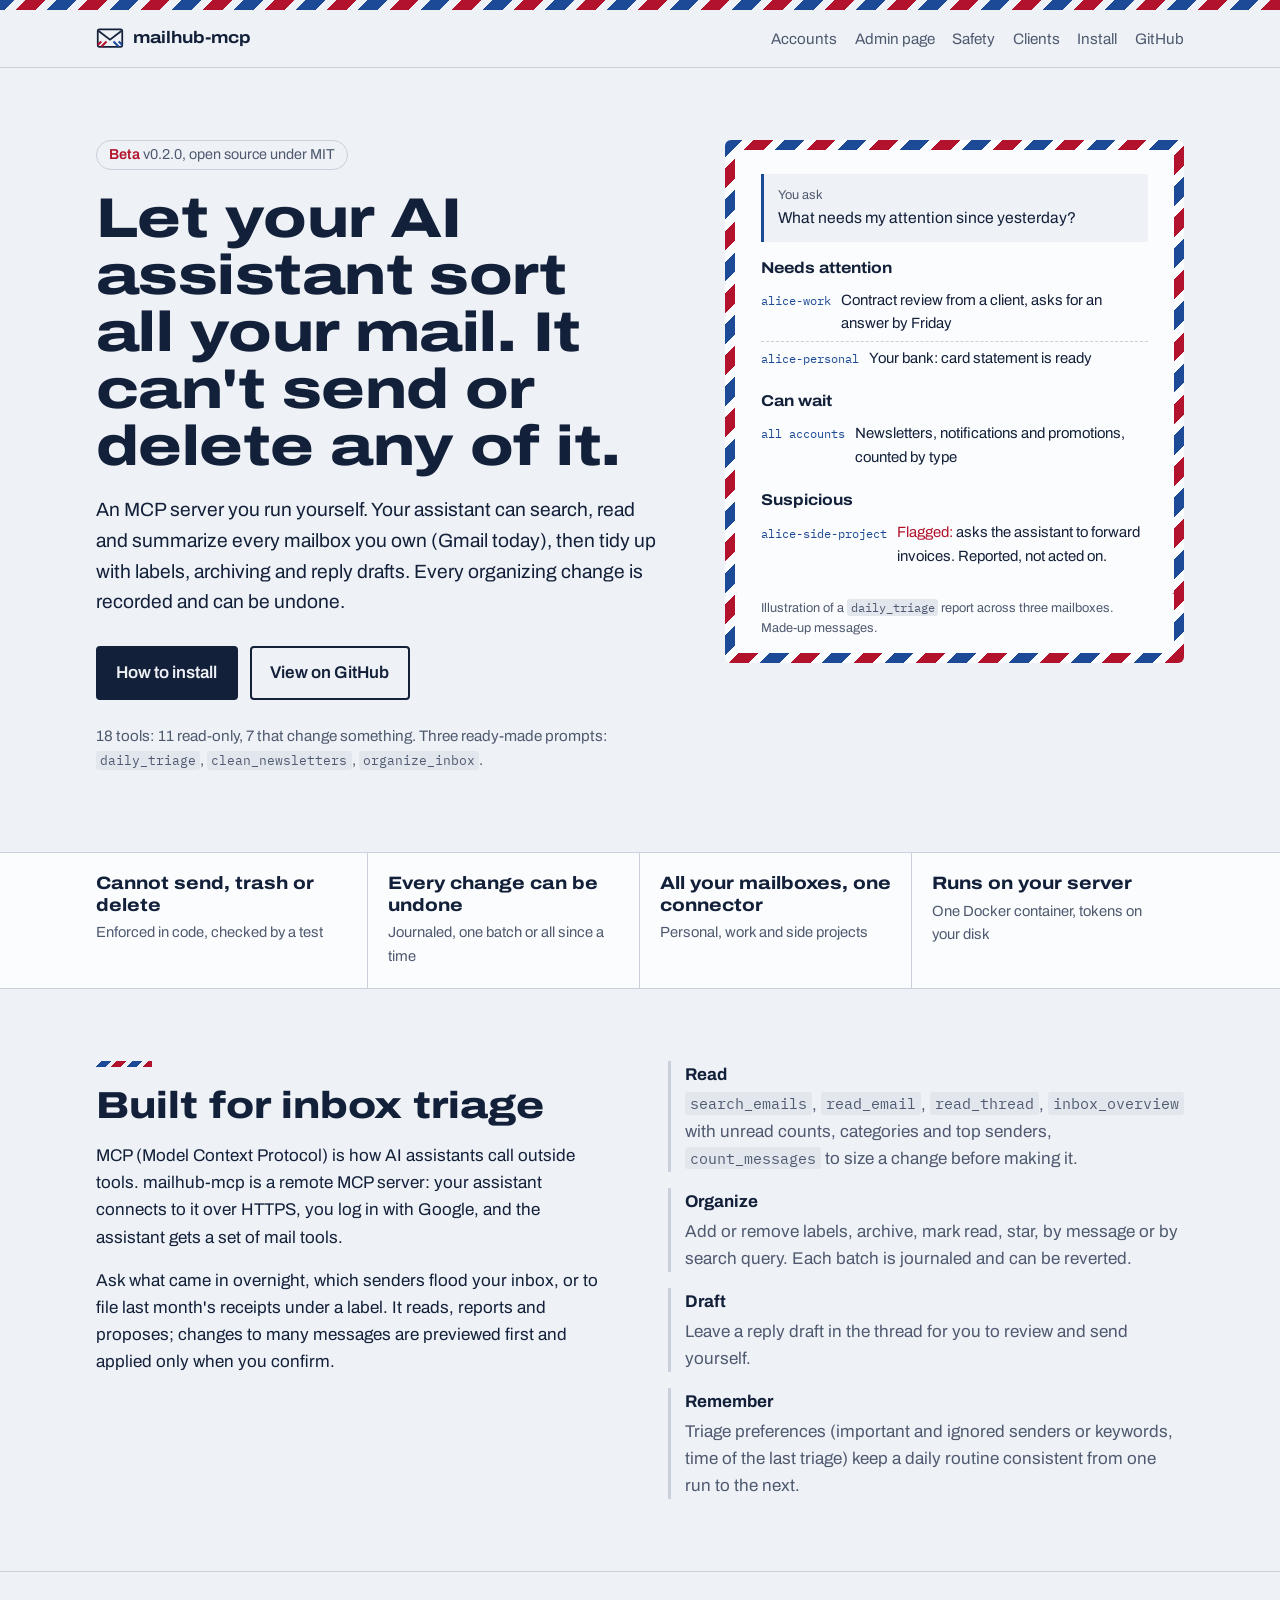
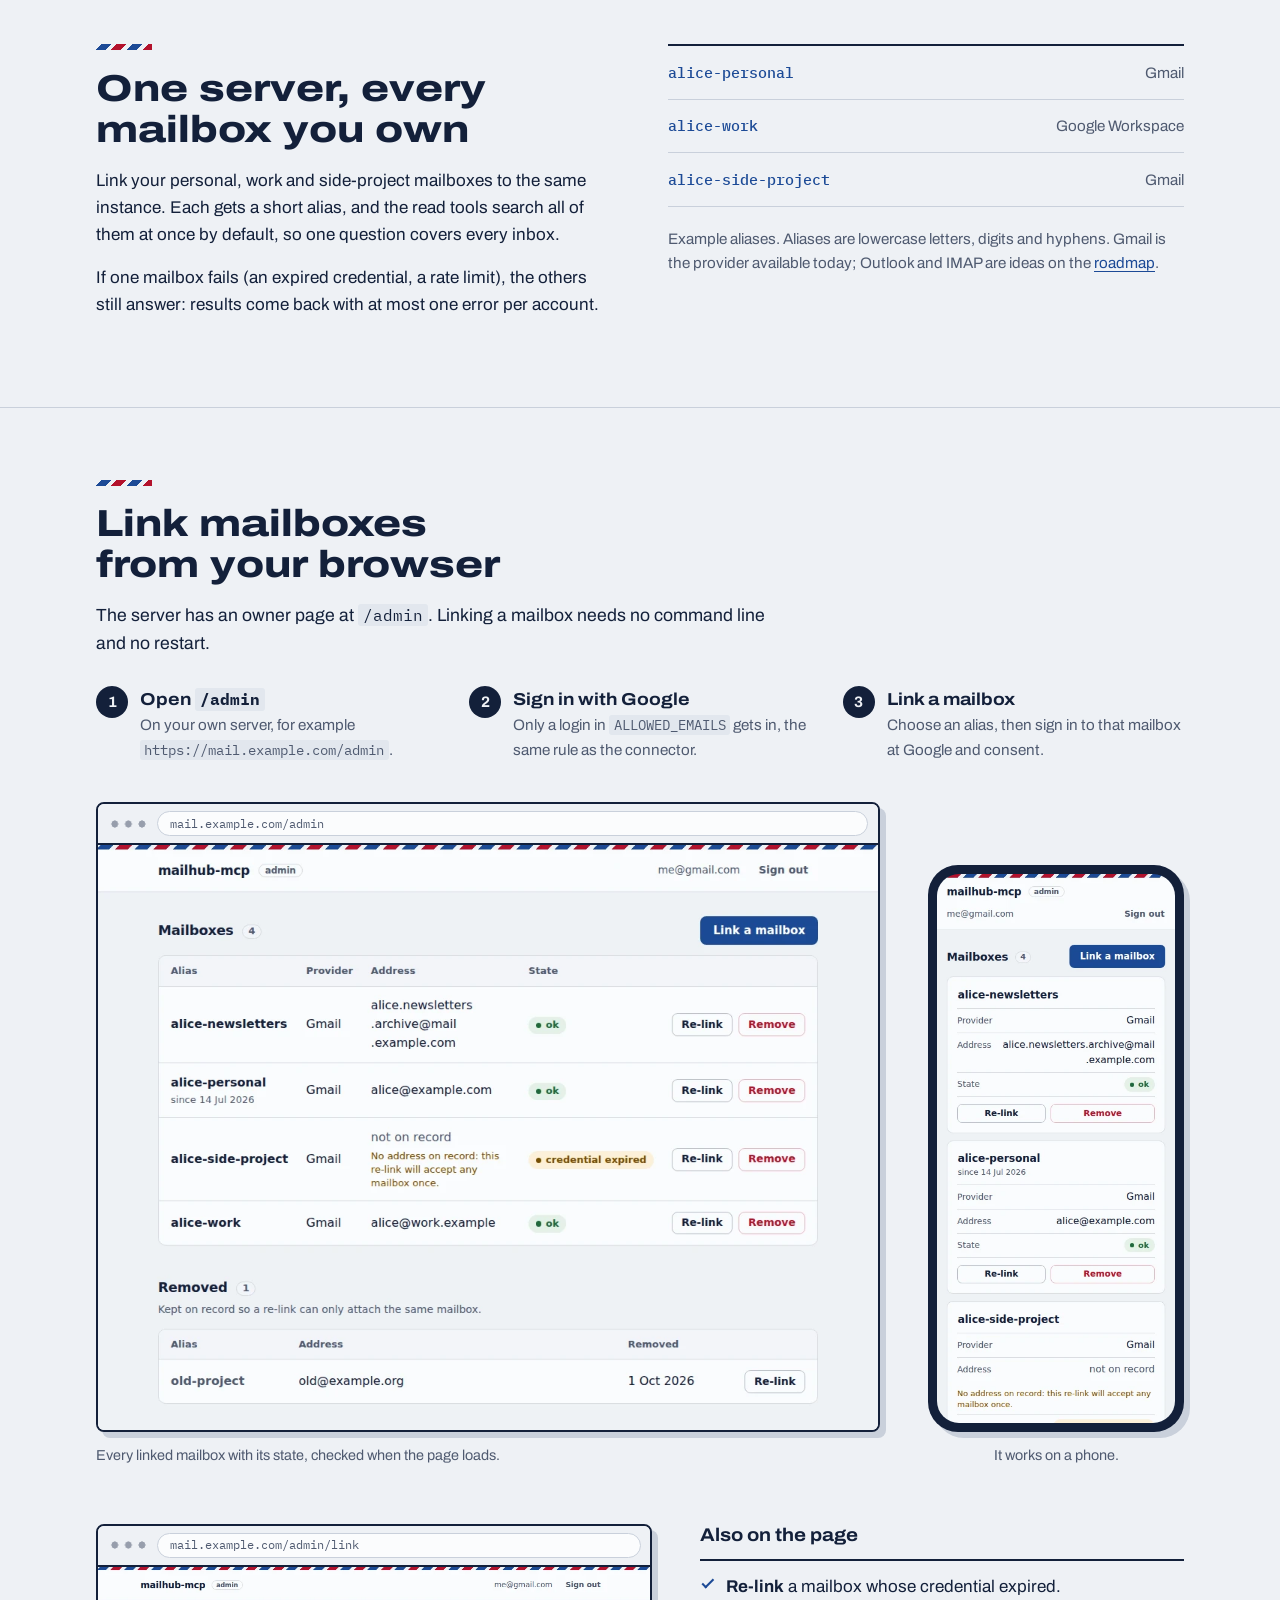
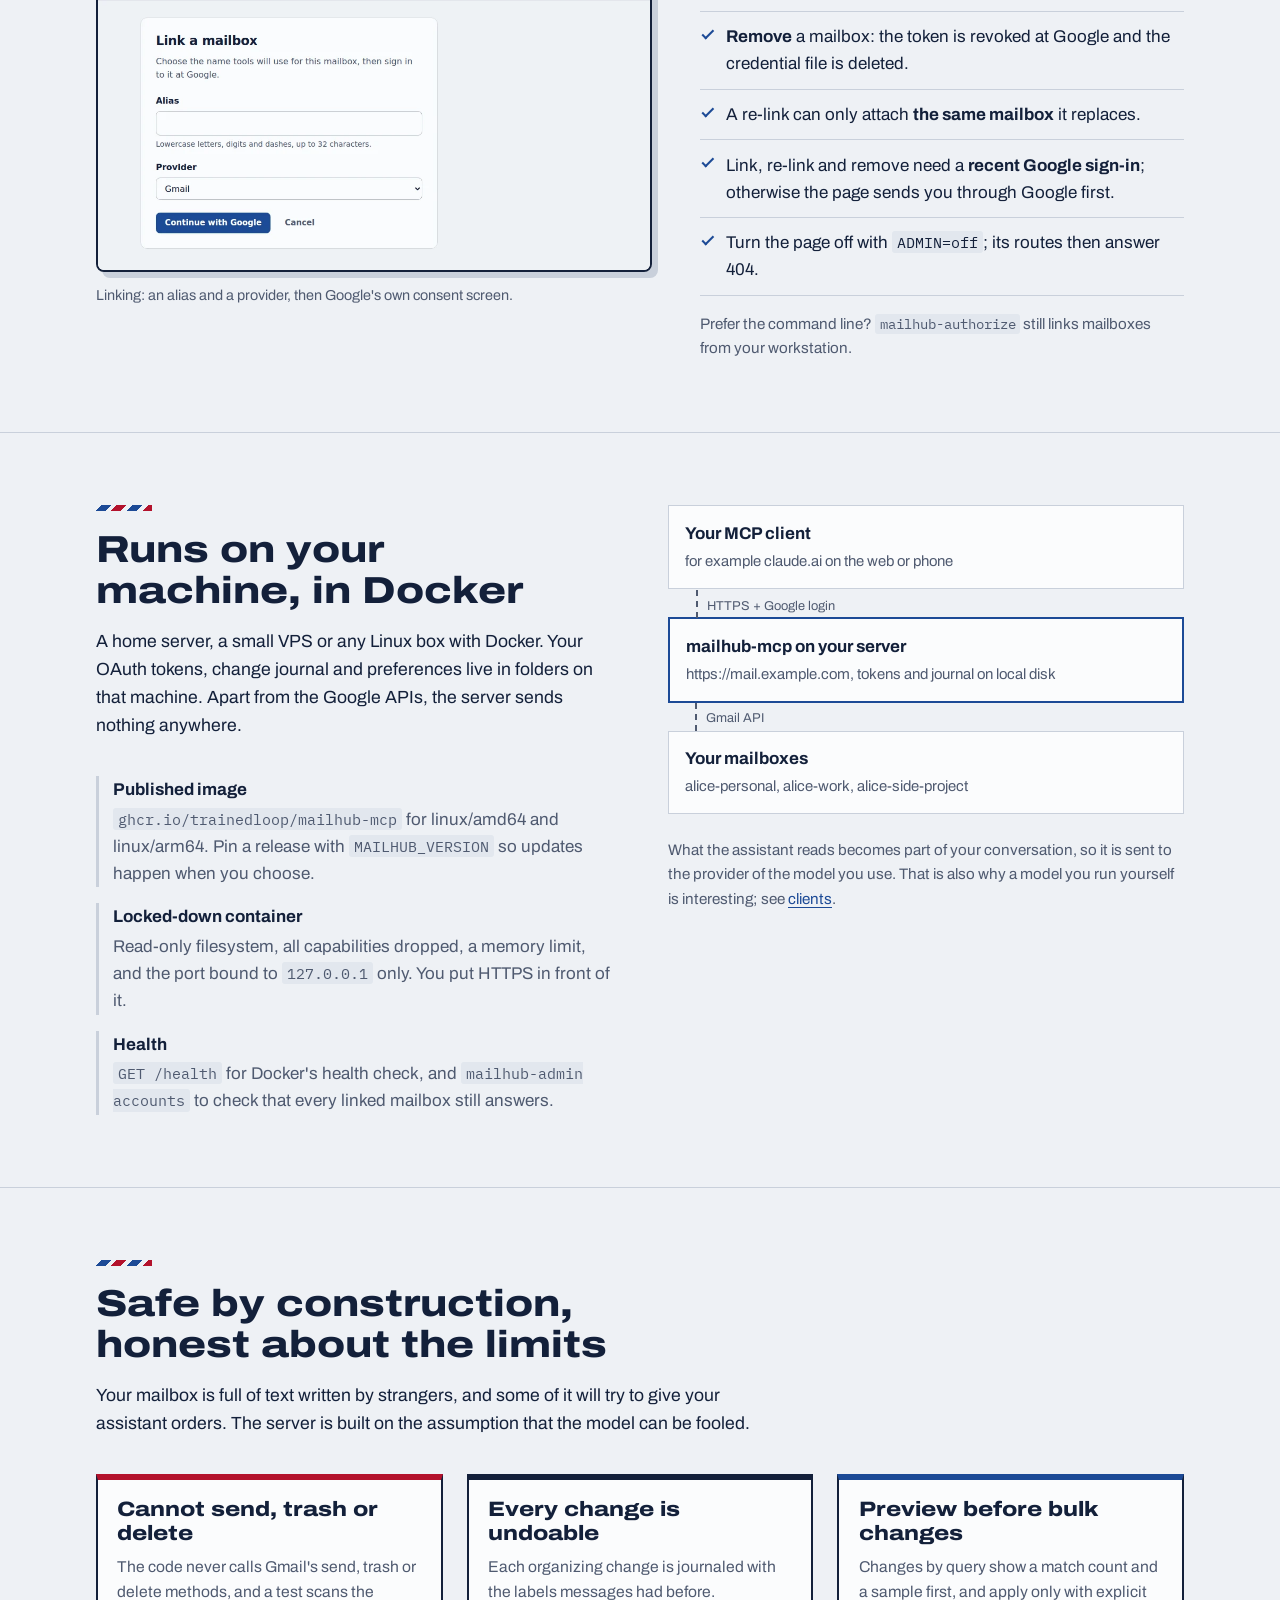
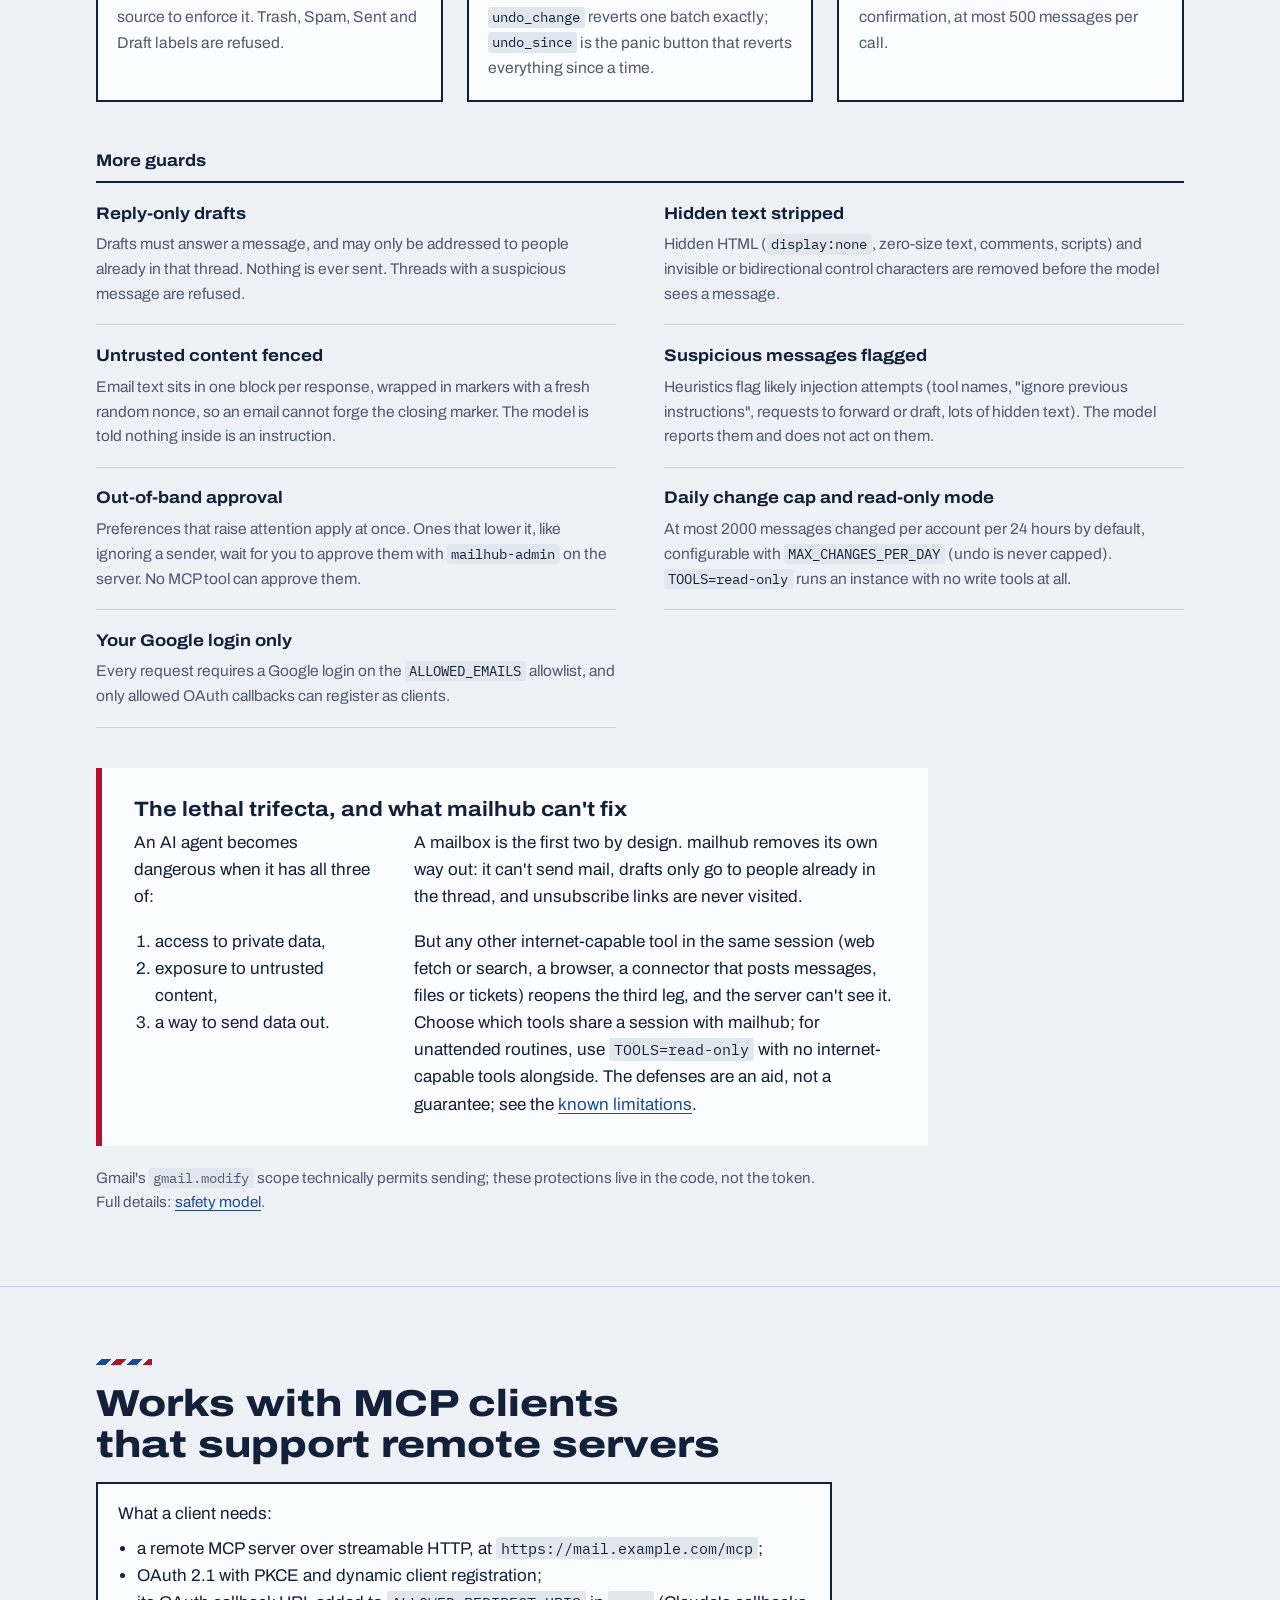
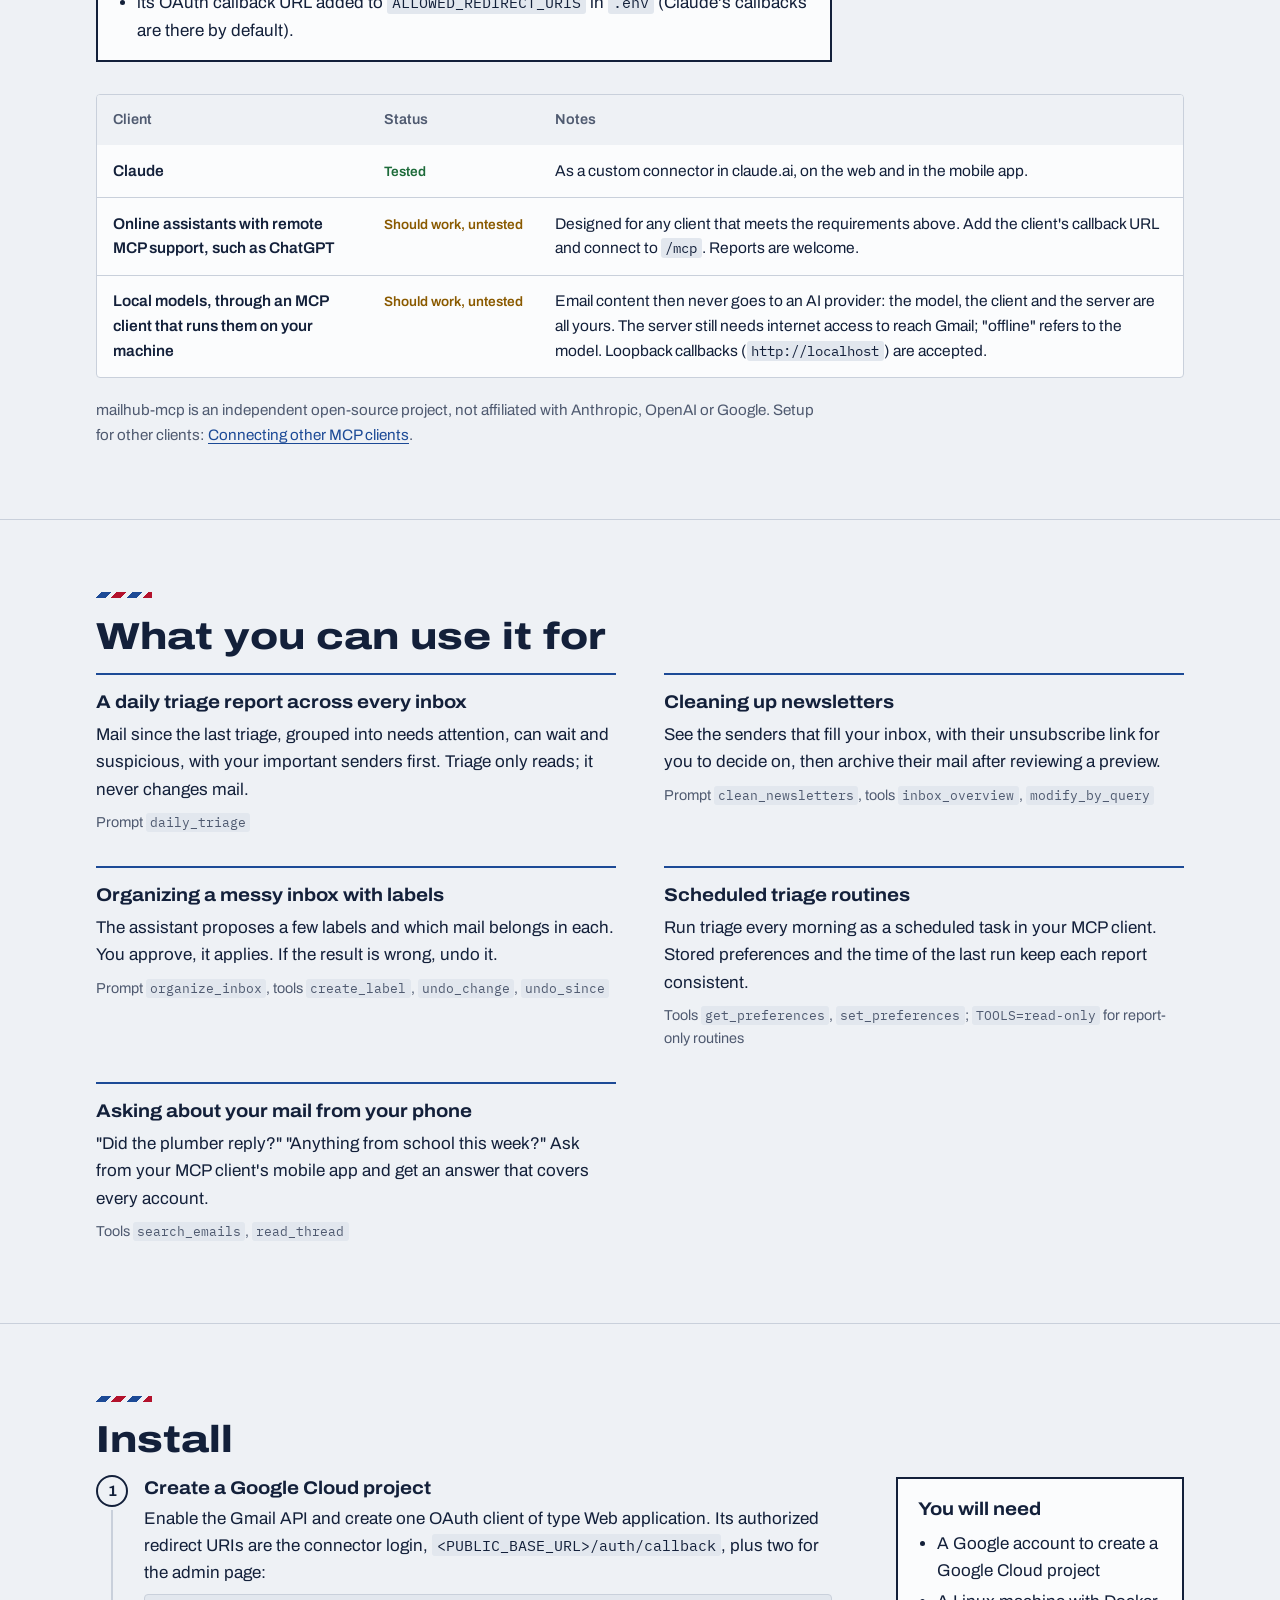
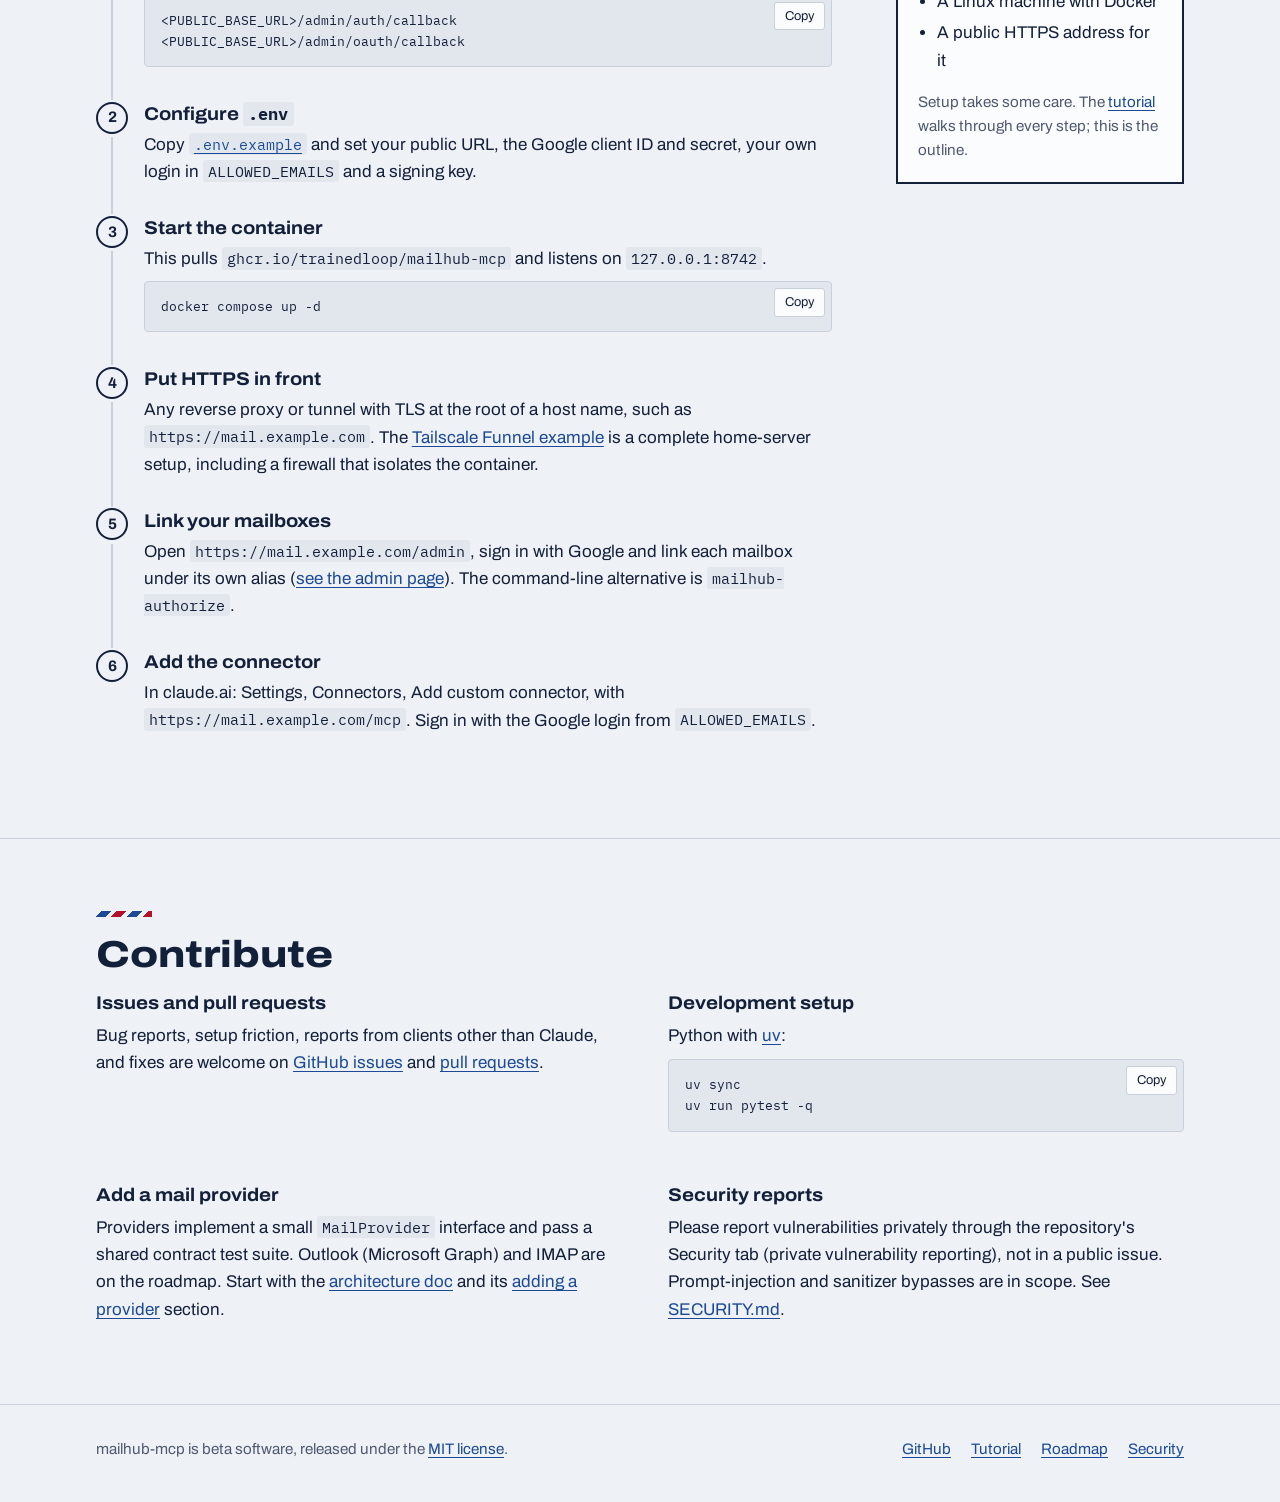
==== site/index.html @ 23512aff "Rework the site layout and add the admin page Add a section on linking mailboxes from /admin with br" ====
<!doctype html>
<html lang="en">
<head>
<meta charset="utf-8">
<meta name="viewport" content="width=device-width, initial-scale=1">
<title>mailhub-mcp: let an AI assistant triage all your mailboxes, safely</title>
<meta name="description" content="mailhub-mcp is a self-hosted, open-source MCP server that gives an AI assistant reversible, journaled access to all of one person's mailboxes (Gmail today) for triage and organizing. It cannot send, trash or delete mail.">
<meta name="theme-color" content="#eef1f5" media="(prefers-color-scheme: light)">
<meta name="theme-color" content="#0f1729" media="(prefers-color-scheme: dark)">
<link rel="icon" href="favicon.svg" type="image/svg+xml">
<link rel="canonical" href="https://trainedloop.github.io/mailhub-mcp/">

<meta property="og:type" content="website">
<meta property="og:site_name" content="mailhub-mcp">
<meta property="og:title" content="mailhub-mcp: let an AI assistant triage all your mailboxes, safely">
<meta property="og:description" content="A self-hosted MCP server for triaging and organizing all your mailboxes. Every change is journaled and undoable; it cannot send, trash or delete mail. Open source, MIT, beta.">
<meta property="og:url" content="https://trainedloop.github.io/mailhub-mcp/">
<meta property="og:image" content="https://trainedloop.github.io/mailhub-mcp/og.png">
<meta property="og:image:width" content="1200">
<meta property="og:image:height" content="630">
<meta property="og:image:alt" content="mailhub-mcp: one MCP server for all your mailboxes. Cannot send, trash or delete.">
<meta name="twitter:card" content="summary_large_image">

<link rel="preconnect" href="https://fonts.googleapis.com">
<link rel="preconnect" href="https://fonts.gstatic.com" crossorigin>
<link href="https://fonts.googleapis.com/css2?family=Archivo:wdth,wght@62..125,400..800&family=IBM+Plex+Mono:wght@400;500&display=swap" rel="stylesheet">
<link rel="stylesheet" href="styles.css">
</head>
<body>
<a class="skip" href="#main">Skip to content</a>
<div class="airmail" aria-hidden="true"></div>

<header class="site-head">
  <div class="wrap">
    <a class="brand" href="./" aria-label="mailhub-mcp home">
      <svg viewBox="0 0 32 32" aria-hidden="true" focusable="false">
        <rect x="2" y="6" width="28" height="20" rx="2" fill="none" stroke="currentColor" stroke-width="2"/>
        <path d="M3 8l13 10L29 8" fill="none" stroke="currentColor" stroke-width="2"/>
        <path d="M2 24l4-4M6 26l6-6" stroke="#b3122c" stroke-width="2.4"/>
        <path d="M30 24l-4-4M26 26l-6-6" stroke="#1c4a96" stroke-width="2.4"/>
      </svg>
      mailhub-mcp
    </a>
    <nav aria-label="Sections">
      <ul>
        <li><a href="#accounts">Accounts</a></li>
        <li><a href="#admin">Admin page</a></li>
        <li><a href="#safety">Safety</a></li>
        <li><a href="#clients">Clients</a></li>
        <li><a href="#install">Install</a></li>
        <li><a href="https://github.com/TrainedLoop/mailhub-mcp">GitHub</a></li>
      </ul>
    </nav>
  </div>
</header>

<main id="main">
  <div class="hero">
    <div class="wrap">
      <div>
        <p class="status"><strong>Beta</strong> v0.2.0, open source under MIT</p>
        <h1>Let your AI assistant sort all your mail. It can't send or delete any of it.</h1>
        <p class="lede">An MCP server you run yourself. Your assistant can search, read and summarize every mailbox you own (Gmail today), then tidy up with labels, archiving and reply drafts. Every organizing change is recorded and can be undone.</p>
        <div class="actions">
          <a class="btn btn-primary" href="#install">How to install</a>
          <a class="btn btn-ghost" href="https://github.com/TrainedLoop/mailhub-mcp">View on GitHub</a>
        </div>
        <p class="hero-pull">18 tools: 11 read-only, 7 that change something. Three ready-made prompts: <code>daily_triage</code>, <code>clean_newsletters</code>, <code>organize_inbox</code>.</p>
      </div>

      <figure class="envelope">
        <div class="envelope-inner">
          <p class="ask"><span>You ask</span>What needs my attention since yesterday?</p>
          <div class="report">
            <h3>Needs attention</h3>
            <ul>
              <li><span class="alias">alice-work</span><p>Contract review from a client, asks for an answer by Friday</p></li>
              <li><span class="alias">alice-personal</span><p>Your bank: card statement is ready</p></li>
            </ul>
            <h3>Can wait</h3>
            <ul>
              <li><span class="alias">all accounts</span><p>Newsletters, notifications and promotions, counted by type</p></li>
            </ul>
            <h3>Suspicious</h3>
            <ul>
              <li><span class="alias">alice-side-project</span><p><span class="flag">Flagged:</span> asks the assistant to forward invoices. Reported, not acted on.</p></li>
            </ul>
          </div>
        </div>
        <figcaption>Illustration of a <code>daily_triage</code> report across three mailboxes. Made-up messages.</figcaption>
      </figure>
    </div>
  </div>

  <div class="glance">
    <ul class="wrap" aria-label="In short">
      <li><a href="#safety"><strong>Cannot send, trash or delete</strong><span>Enforced in code, checked by a test</span></a></li>
      <li><a href="#safety"><strong>Every change can be undone</strong><span>Journaled, one batch or all since a time</span></a></li>
      <li><a href="#accounts"><strong>All your mailboxes, one connector</strong><span>Personal, work and side projects</span></a></li>
      <li><a href="#self-hosted"><strong>Runs on your server</strong><span>One Docker container, tokens on your disk</span></a></li>
    </ul>
  </div>

  <section id="what" aria-labelledby="what-h">
    <div class="wrap split">
      <div>
        <h2 id="what-h">Built for inbox triage</h2>
        <div class="prose">
          <p>MCP (Model Context Protocol) is how AI assistants call outside tools. mailhub-mcp is a remote MCP server: your assistant connects to it over HTTPS, you log in with Google, and the assistant gets a set of mail tools.</p>
          <p>Ask what came in overnight, which senders flood your inbox, or to file last month's receipts under a label. It reads, reports and proposes; changes to many messages are previewed first and applied only when you confirm.</p>
        </div>
      </div>
      <dl class="facts">
        <div><dt>Read</dt><dd><code>search_emails</code>, <code>read_email</code>, <code>read_thread</code>, <code>inbox_overview</code> with unread counts, categories and top senders, <code>count_messages</code> to size a change before making it.</dd></div>
        <div><dt>Organize</dt><dd>Add or remove labels, archive, mark read, star, by message or by search query. Each batch is journaled and can be reverted.</dd></div>
        <div><dt>Draft</dt><dd>Leave a reply draft in the thread for you to review and send yourself.</dd></div>
        <div><dt>Remember</dt><dd>Triage preferences (important and ignored senders or keywords, time of the last triage) keep a daily routine consistent from one run to the next.</dd></div>
      </dl>
    </div>
  </section>

  <section id="accounts" aria-labelledby="accounts-h">
    <div class="wrap split">
      <div>
        <h2 id="accounts-h">One server, every mailbox you own</h2>
        <div class="prose">
          <p>Link your personal, work and side-project mailboxes to the same instance. Each gets a short alias, and the read tools search all of them at once by default, so one question covers every inbox.</p>
          <p>If one mailbox fails (an expired credential, a rate limit), the others still answer: results come back with at most one error per account.</p>
        </div>
      </div>
      <div>
        <ul class="boxes" aria-label="Example linked mailboxes">
          <li><code>alice-personal</code><span>Gmail</span></li>
          <li><code>alice-work</code><span>Google Workspace</span></li>
          <li><code>alice-side-project</code><span>Gmail</span></li>
        </ul>
        <p class="note">Example aliases. Aliases are lowercase letters, digits and hyphens. Gmail is the provider available today; Outlook and IMAP are ideas on the <a href="https://github.com/TrainedLoop/mailhub-mcp/blob/main/ROADMAP.md">roadmap</a>.</p>
      </div>
    </div>
  </section>

  <section id="admin" class="admin" aria-labelledby="admin-h">
    <div class="wrap">
      <div class="admin-head">
        <h2 id="admin-h">Link mailboxes from your browser</h2>
        <p class="intro">The server has an owner page at <code>/admin</code>. Linking a mailbox needs no command line and no restart.</p>
      </div>

      <ol class="trio">
        <li><strong>Open <code>/admin</code></strong><span>On your own server, for example <code>https://mail.example.com/admin</code>.</span></li>
        <li><strong>Sign in with Google</strong><span>Only a login in <code>ALLOWED_EMAILS</code> gets in, the same rule as the connector.</span></li>
        <li><strong>Link a mailbox</strong><span>Choose an alias, then sign in to that mailbox at Google and consent.</span></li>
      </ol>

      <div class="shots">
        <figure class="shot shot-main">
          <div class="browser">
            <div class="browser-bar" aria-hidden="true"><span class="url">mail.example.com/admin</span></div>
            <picture>
              <source srcset="img/admin-status-dark.webp" media="(prefers-color-scheme: dark)">
              <img src="img/admin-status-light.webp" width="1040" height="780" loading="lazy" decoding="async"
                   alt="The admin page listing four linked mailboxes with alias, provider, address and state. Three are ok and alice-side-project shows credential expired. Each row has Re-link and Remove buttons, and a Removed table below lists old-project with a Re-link button.">
            </picture>
          </div>
          <figcaption>Every linked mailbox with its state, checked when the page loads.</figcaption>
        </figure>

        <figure class="shot shot-phone">
          <div class="phone">
            <picture>
              <source srcset="img/admin-status-phone-dark.webp" media="(prefers-color-scheme: dark)">
              <img src="img/admin-status-phone-light.webp" width="390" height="900" loading="lazy" decoding="async"
                   alt="The same admin page on a phone: each mailbox is a card with provider, address, state and full-width Re-link and Remove buttons.">
            </picture>
          </div>
          <figcaption>It works on a phone.</figcaption>
        </figure>
      </div>

      <div class="admin-more">
        <figure class="shot">
          <div class="browser">
            <div class="browser-bar" aria-hidden="true"><span class="url">mail.example.com/admin/link</span></div>
            <picture>
              <source srcset="img/admin-link-dark.webp" media="(prefers-color-scheme: dark)">
              <img src="img/admin-link-light.webp" width="1040" height="570" loading="lazy" decoding="async"
                   alt="The Link a mailbox form with an Alias field (lowercase letters, digits and dashes, up to 32 characters), a Provider menu set to Gmail, and a Continue with Google button.">
            </picture>
          </div>
          <figcaption>Linking: an alias and a provider, then Google's own consent screen.</figcaption>
        </figure>

        <div>
          <h3>Also on the page</h3>
          <ul class="checks">
            <li><strong>Re-link</strong> a mailbox whose credential expired.</li>
            <li><strong>Remove</strong> a mailbox: the token is revoked at Google and the credential file is deleted.</li>
            <li>A re-link can only attach <strong>the same mailbox</strong> it replaces.</li>
            <li>Link, re-link and remove need a <strong>recent Google sign-in</strong>; otherwise the page sends you through Google first.</li>
            <li>Turn the page off with <code>ADMIN=off</code>; its routes then answer 404.</li>
          </ul>
          <p class="note">Prefer the command line? <code>mailhub-authorize</code> still links mailboxes from your workstation.</p>
        </div>
      </div>
    </div>
  </section>

  <section id="self-hosted" aria-labelledby="self-h">
    <div class="wrap split">
      <div>
        <h2 id="self-h">Runs on your machine, in Docker</h2>
        <p class="intro">A home server, a small VPS or any Linux box with Docker. Your OAuth tokens, change journal and preferences live in folders on that machine. Apart from the Google APIs, the server sends nothing anywhere.</p>
        <dl class="facts">
          <div><dt>Published image</dt><dd><code>ghcr.io/trainedloop/mailhub-mcp</code> for linux/amd64 and linux/arm64. Pin a release with <code>MAILHUB_VERSION</code> so updates happen when you choose.</dd></div>
          <div><dt>Locked-down container</dt><dd>Read-only filesystem, all capabilities dropped, a memory limit, and the port bound to <code>127.0.0.1</code> only. You put HTTPS in front of it.</dd></div>
          <div><dt>Health</dt><dd><code>GET /health</code> for Docker's health check, and <code>mailhub-admin accounts</code> to check that every linked mailbox still answers.</dd></div>
        </dl>
      </div>
      <div>
        <ol class="path" aria-label="Where your mail goes">
          <li><strong>Your MCP client</strong><span>for example claude.ai on the web or phone</span></li>
          <li class="yours"><span class="via">HTTPS + Google login</span><strong>mailhub-mcp on your server</strong><span>https://mail.example.com, tokens and journal on local disk</span></li>
          <li><span class="via">Gmail API</span><strong>Your mailboxes</strong><span>alice-personal, alice-work, alice-side-project</span></li>
        </ol>
        <p class="note">What the assistant reads becomes part of your conversation, so it is sent to the provider of the model you use. That is also why a model you run yourself is interesting; see <a href="#clients">clients</a>.</p>
      </div>
    </div>
  </section>

  <section id="safety" aria-labelledby="safety-h">
    <div class="wrap">
      <h2 id="safety-h">Safe by construction, honest about the limits</h2>
      <p class="intro">Your mailbox is full of text written by strangers, and some of it will try to give your assistant orders. The server is built on the assumption that the model can be fooled.</p>

      <dl class="pillars">
        <div><dt>Cannot send, trash or delete</dt><dd>The code never calls Gmail's send, trash or delete methods, and a test scans the source to enforce it. Trash, Spam, Sent and Draft labels are refused.</dd></div>
        <div><dt>Every change is undoable</dt><dd>Each organizing change is journaled with the labels messages had before. <code>undo_change</code> reverts one batch exactly; <code>undo_since</code> is the panic button that reverts everything since a time.</dd></div>
        <div><dt>Preview before bulk changes</dt><dd>Changes by query show a match count and a sample first, and apply only with explicit confirmation, at most 500 messages per call.</dd></div>
      </dl>

      <h3 class="sub">More guards</h3>
      <dl class="guards">
        <div><dt>Reply-only drafts</dt><dd>Drafts must answer a message, and may only be addressed to people already in that thread. Nothing is ever sent. Threads with a suspicious message are refused.</dd></div>
        <div><dt>Hidden text stripped</dt><dd>Hidden HTML (<code>display:none</code>, zero-size text, comments, scripts) and invisible or bidirectional control characters are removed before the model sees a message.</dd></div>
        <div><dt>Untrusted content fenced</dt><dd>Email text sits in one block per response, wrapped in markers with a fresh random nonce, so an email cannot forge the closing marker. The model is told nothing inside is an instruction.</dd></div>
        <div><dt>Suspicious messages flagged</dt><dd>Heuristics flag likely injection attempts (tool names, "ignore previous instructions", requests to forward or draft, lots of hidden text). The model reports them and does not act on them.</dd></div>
        <div><dt>Out-of-band approval</dt><dd>Preferences that raise attention apply at once. Ones that lower it, like ignoring a sender, wait for you to approve them with <code>mailhub-admin</code> on the server. No MCP tool can approve them.</dd></div>
        <div><dt>Daily change cap and read-only mode</dt><dd>At most 2000 messages changed per account per 24 hours by default, configurable with <code>MAX_CHANGES_PER_DAY</code> (undo is never capped). <code>TOOLS=read-only</code> runs an instance with no write tools at all.</dd></div>
        <div><dt>Your Google login only</dt><dd>Every request requires a Google login on the <code>ALLOWED_EMAILS</code> allowlist, and only allowed OAuth callbacks can register as clients.</dd></div>
      </dl>

      <aside class="trifecta" aria-labelledby="trifecta-h">
        <h3 id="trifecta-h">The lethal trifecta, and what mailhub can't fix</h3>
        <div class="trifecta-body">
          <div>
            <p>An AI agent becomes dangerous when it has all three of:</p>
            <ol>
              <li>access to private data,</li>
              <li>exposure to untrusted content,</li>
              <li>a way to send data out.</li>
            </ol>
          </div>
          <div>
            <p>A mailbox is the first two by design. mailhub removes its own way out: it can't send mail, drafts only go to people already in the thread, and unsubscribe links are never visited.</p>
            <p>But any other internet-capable tool in the same session (web fetch or search, a browser, a connector that posts messages, files or tickets) reopens the third leg, and the server can't see it. Choose which tools share a session with mailhub; for unattended routines, use <code>TOOLS=read-only</code> with no internet-capable tools alongside. The defenses are an aid, not a guarantee; see the <a href="https://github.com/TrainedLoop/mailhub-mcp/blob/main/docs/architecture.md#limitations">known limitations</a>.</p>
          </div>
        </div>
      </aside>
      <p class="note">Gmail's <code>gmail.modify</code> scope technically permits sending; these protections live in the code, not the token. Full details: <a href="https://github.com/TrainedLoop/mailhub-mcp/blob/main/README.md#safety-model">safety model</a>.</p>
    </div>
  </section>

  <section id="clients" aria-labelledby="clients-h">
    <div class="wrap">
      <h2 id="clients-h">Works with MCP clients that support remote servers</h2>
      <div class="req">
        <p>What a client needs:</p>
        <ul>
          <li>a remote MCP server over streamable HTTP, at <code>https://mail.example.com/mcp</code>;</li>
          <li>OAuth 2.1 with PKCE and dynamic client registration;</li>
          <li>its OAuth callback URL added to <code>ALLOWED_REDIRECT_URIS</code> in <code>.env</code> (Claude's callbacks are there by default).</li>
        </ul>
      </div>
      <div class="table-wrap">
        <table class="clients">
          <caption class="sr-only">Client support status</caption>
          <thead>
            <tr><th scope="col">Client</th><th scope="col">Status</th><th scope="col">Notes</th></tr>
          </thead>
          <tbody>
            <tr>
              <th scope="row">Claude</th>
              <td><span class="tag tag-ok">Tested</span></td>
              <td>As a custom connector in claude.ai, on the web and in the mobile app.</td>
            </tr>
            <tr>
              <th scope="row">Online assistants with remote MCP support, such as ChatGPT</th>
              <td><span class="tag tag-untested">Should work, untested</span></td>
              <td>Designed for any client that meets the requirements above. Add the client's callback URL and connect to <code>/mcp</code>. Reports are welcome.</td>
            </tr>
            <tr>
              <th scope="row">Local models, through an MCP client that runs them on your machine</th>
              <td><span class="tag tag-untested">Should work, untested</span></td>
              <td>Email content then never goes to an AI provider: the model, the client and the server are all yours. The server still needs internet access to reach Gmail; "offline" refers to the model. Loopback callbacks (<code>http://localhost</code>) are accepted.</td>
            </tr>
          </tbody>
        </table>
      </div>
      <p class="note">mailhub-mcp is an independent open-source project, not affiliated with Anthropic, OpenAI or Google. Setup for other clients: <a href="https://github.com/TrainedLoop/mailhub-mcp/blob/main/docs/tutorial.md#15-connecting-other-mcp-clients">Connecting other MCP clients</a>.</p>
    </div>
  </section>

  <section id="use-cases" aria-labelledby="cases-h">
    <div class="wrap">
      <h2 id="cases-h">What you can use it for</h2>
      <ul class="cases">
        <li>
          <h3>A daily triage report across every inbox</h3>
          <p>Mail since the last triage, grouped into needs attention, can wait and suspicious, with your important senders first. Triage only reads; it never changes mail.</p>
          <p class="uses">Prompt <code>daily_triage</code></p>
        </li>
        <li>
          <h3>Cleaning up newsletters</h3>
          <p>See the senders that fill your inbox, with their unsubscribe link for you to decide on, then archive their mail after reviewing a preview.</p>
          <p class="uses">Prompt <code>clean_newsletters</code>, tools <code>inbox_overview</code>, <code>modify_by_query</code></p>
        </li>
        <li>
          <h3>Organizing a messy inbox with labels</h3>
          <p>The assistant proposes a few labels and which mail belongs in each. You approve, it applies. If the result is wrong, undo it.</p>
          <p class="uses">Prompt <code>organize_inbox</code>, tools <code>create_label</code>, <code>undo_change</code>, <code>undo_since</code></p>
        </li>
        <li>
          <h3>Scheduled triage routines</h3>
          <p>Run triage every morning as a scheduled task in your MCP client. Stored preferences and the time of the last run keep each report consistent.</p>
          <p class="uses">Tools <code>get_preferences</code>, <code>set_preferences</code>; <code>TOOLS=read-only</code> for report-only routines</p>
        </li>
        <li>
          <h3>Asking about your mail from your phone</h3>
          <p>"Did the plumber reply?" "Anything from school this week?" Ask from your MCP client's mobile app and get an answer that covers every account.</p>
          <p class="uses">Tools <code>search_emails</code>, <code>read_thread</code></p>
        </li>
      </ul>
    </div>
  </section>

  <section id="install" aria-labelledby="install-h">
    <div class="wrap">
      <h2 id="install-h">Install</h2>
      <div class="install">
        <ol class="steps">
          <li>
            <h3>Create a Google Cloud project</h3>
            <p>Enable the Gmail API and create one OAuth client of type Web application. Its authorized redirect URIs are the connector login, <code>&lt;PUBLIC_BASE_URL&gt;/auth/callback</code>, plus two for the admin page:</p>
            <div class="code"><pre><code>&lt;PUBLIC_BASE_URL&gt;/admin/auth/callback
&lt;PUBLIC_BASE_URL&gt;/admin/oauth/callback</code></pre></div>
          </li>
          <li>
            <h3>Configure <code>.env</code></h3>
            <p>Copy <a href="https://github.com/TrainedLoop/mailhub-mcp/blob/main/.env.example"><code>.env.example</code></a> and set your public URL, the Google client ID and secret, your own login in <code>ALLOWED_EMAILS</code> and a signing key.</p>
          </li>
          <li>
            <h3>Start the container</h3>
            <p>This pulls <code>ghcr.io/trainedloop/mailhub-mcp</code> and listens on <code>127.0.0.1:8742</code>.</p>
            <div class="code"><pre><code>docker compose up -d</code></pre></div>
          </li>
          <li>
            <h3>Put HTTPS in front</h3>
            <p>Any reverse proxy or tunnel with TLS at the root of a host name, such as <code>https://mail.example.com</code>. The <a href="https://github.com/TrainedLoop/mailhub-mcp/blob/main/examples/tailscale-funnel/README.md">Tailscale Funnel example</a> is a complete home-server setup, including a firewall that isolates the container.</p>
          </li>
          <li>
            <h3>Link your mailboxes</h3>
            <p>Open <code>https://mail.example.com/admin</code>, sign in with Google and link each mailbox under its own alias (<a href="#admin">see the admin page</a>). The command-line alternative is <code>mailhub-authorize</code>.</p>
          </li>
          <li>
            <h3>Add the connector</h3>
            <p>In claude.ai: Settings, Connectors, Add custom connector, with <code>https://mail.example.com/mcp</code>. Sign in with the Google login from <code>ALLOWED_EMAILS</code>.</p>
          </li>
        </ol>

        <aside class="needs" aria-labelledby="needs-h">
          <h3 id="needs-h">You will need</h3>
          <ul>
            <li>A Google account to create a Google Cloud project</li>
            <li>A Linux machine with Docker</li>
            <li>A public HTTPS address for it</li>
          </ul>
          <p>Setup takes some care. The <a href="https://github.com/TrainedLoop/mailhub-mcp/blob/main/docs/tutorial.md">tutorial</a> walks through every step; this is the outline.</p>
        </aside>
      </div>
    </div>
  </section>

  <section id="contribute" aria-labelledby="contrib-h">
    <div class="wrap">
      <h2 id="contrib-h">Contribute</h2>
      <div class="contrib">
        <div>
          <h3>Issues and pull requests</h3>
          <p>Bug reports, setup friction, reports from clients other than Claude, and fixes are welcome on <a href="https://github.com/TrainedLoop/mailhub-mcp/issues">GitHub issues</a> and <a href="https://github.com/TrainedLoop/mailhub-mcp/pulls">pull requests</a>.</p>
        </div>
        <div>
          <h3>Development setup</h3>
          <p>Python with <a href="https://docs.astral.sh/uv/">uv</a>:</p>
          <div class="code"><pre><code>uv sync
uv run pytest -q</code></pre></div>
        </div>
        <div>
          <h3>Add a mail provider</h3>
          <p>Providers implement a small <code>MailProvider</code> interface and pass a shared contract test suite. Outlook (Microsoft Graph) and IMAP are on the roadmap. Start with the <a href="https://github.com/TrainedLoop/mailhub-mcp/blob/main/docs/architecture.md">architecture doc</a> and its <a href="https://github.com/TrainedLoop/mailhub-mcp/blob/main/docs/architecture.md#adding-a-provider">adding a provider</a> section.</p>
        </div>
        <div>
          <h3>Security reports</h3>
          <p>Please report vulnerabilities privately through the repository's Security tab (private vulnerability reporting), not in a public issue. Prompt-injection and sanitizer bypasses are in scope. See <a href="https://github.com/TrainedLoop/mailhub-mcp/blob/main/SECURITY.md">SECURITY.md</a>.</p>
        </div>
      </div>
    </div>
  </section>
</main>

<footer class="site-foot">
  <div class="wrap">
    <p>mailhub-mcp is beta software, released under the <a href="https://github.com/TrainedLoop/mailhub-mcp/blob/main/LICENSE">MIT license</a>.</p>
    <ul>
      <li><a href="https://github.com/TrainedLoop/mailhub-mcp">GitHub</a></li>
      <li><a href="https://github.com/TrainedLoop/mailhub-mcp/blob/main/docs/tutorial.md">Tutorial</a></li>
      <li><a href="https://github.com/TrainedLoop/mailhub-mcp/blob/main/ROADMAP.md">Roadmap</a></li>
      <li><a href="https://github.com/TrainedLoop/mailhub-mcp/blob/main/SECURITY.md">Security</a></li>
    </ul>
  </div>
</footer>

<script>
  // Copy buttons for code blocks. Without JS the blocks stay plain text.
  if (navigator.clipboard) {
    document.querySelectorAll(".code").forEach(function (block) {
      var btn = document.createElement("button");
      btn.type = "button";
      btn.className = "copy";
      btn.textContent = "Copy";
      btn.setAttribute("aria-label", "Copy command");
      btn.addEventListener("click", function () {
        navigator.clipboard.writeText(block.querySelector("code").textContent).then(function () {
          btn.textContent = "Copied";
          setTimeout(function () { btn.textContent = "Copy"; }, 1500);
        });
      });
      block.classList.add("has-copy");
      block.appendChild(btn);
    });
  }
</script>
</body>
</html>
---- site/styles.css ----
/* mailhub-mcp site. Airmail palette: navy ink on blue-grey paper, red and blue
   envelope stripes as the one decorative device. */

:root {
  --paper: #eef1f5;
  --sheet: #fbfcfd;
  --ink: #13203a;
  --muted: #4f5a70;
  --rule: #c9d0db;
  --red: #b3122c;
  --blue: #1c4a96;
  --link: #1c4a96;
  --code-bg: #e2e7ee;
  --ok: #1d6b3a;
  --warn: #8a5a00;
  --focus: #b3122c;
  --frame: #13203a;
  --frame-shadow: #c9d0db;
  color-scheme: light;
}

@media (prefers-color-scheme: dark) {
  :root {
    --paper: #0f1729;
    --sheet: #16203a;
    --ink: #e4e9f2;
    --muted: #a6b0c4;
    --rule: #2c3a58;
    --red: #ff7a85;
    --blue: #8fb1ff;
    --link: #9dbcff;
    --code-bg: #0b1222;
    --ok: #6fd498;
    --warn: #f0c060;
    --focus: #ff9aa2;
    --frame: #4a5b80;
    --frame-shadow: #070c18;
    color-scheme: dark;
  }
}

*,
*::before,
*::after { box-sizing: border-box; }

html { -webkit-text-size-adjust: 100%; scroll-behavior: smooth; }
@media (prefers-reduced-motion: reduce) { html { scroll-behavior: auto; } }

body {
  margin: 0;
  background: var(--paper);
  color: var(--ink);
  font-family: "Archivo", system-ui, sans-serif;
  font-size: 1.0625rem;
  line-height: 1.6;
  font-variation-settings: "wdth" 100;
}

/* The airmail edge: a band of slanted red and blue bars. */
.airmail {
  height: 10px;
  background: repeating-linear-gradient(
    -45deg,
    var(--red) 0 14px,
    transparent 14px 22px,
    var(--blue) 22px 36px,
    transparent 36px 44px
  );
}

a { color: var(--link); text-underline-offset: 0.18em; text-decoration-thickness: 1px; }
a:hover { text-decoration-thickness: 2px; }
:focus-visible { outline: 3px solid var(--focus); outline-offset: 3px; border-radius: 2px; }

code, pre, kbd { font-family: "IBM Plex Mono", ui-monospace, monospace; font-size: 0.9em; }
code { background: var(--code-bg); padding: 0.08em 0.32em; border-radius: 3px; overflow-wrap: anywhere; }

.skip {
  position: absolute; left: 1rem; top: -3rem;
  background: var(--ink); color: var(--paper); padding: 0.5rem 0.9rem; z-index: 10;
}
.skip:focus { top: 1rem; }

.wrap { width: 100%; max-width: 72rem; margin: 0 auto; padding: 0 1rem; }
@media (min-width: 48rem) { .wrap { padding: 0 2rem; } }

.sr-only {
  position: absolute; width: 1px; height: 1px; padding: 0; margin: -1px;
  overflow: hidden; clip: rect(0 0 0 0); white-space: nowrap; border: 0;
}

/* Header */
.site-head { border-bottom: 1px solid var(--rule); }
.site-head .wrap {
  display: flex; flex-wrap: wrap; align-items: center; justify-content: space-between;
  gap: 0.5rem 1.5rem; padding-top: 0.9rem; padding-bottom: 0.9rem;
}
.brand {
  display: inline-flex; align-items: center; gap: 0.55rem;
  font-weight: 700; color: var(--ink); text-decoration: none; font-size: 1.05rem;
  font-variation-settings: "wdth" 115;
}
.brand svg { width: 28px; height: 28px; flex: none; }
.site-head nav ul { list-style: none; margin: 0; padding: 0; display: flex; flex-wrap: wrap; gap: 0.25rem 1.1rem; }
.site-head nav a { color: var(--muted); text-decoration: none; font-size: 0.95rem; }
.site-head nav a:hover { color: var(--ink); text-decoration: underline; }

/* Hero */
.hero { padding: 3rem 0 3.5rem; }
.hero .wrap { display: grid; gap: 2.5rem; }
@media (min-width: 62rem) {
  .hero .wrap { grid-template-columns: minmax(0, 1.25fr) minmax(0, 1fr); align-items: start; gap: 3.5rem; }
  .hero { padding: 4.5rem 0 5rem; }
}
.status {
  display: inline-block; margin: 0 0 1.25rem; font-size: 0.9rem; color: var(--muted);
  border: 1px solid var(--rule); border-radius: 999px; padding: 0.15rem 0.75rem;
}
.status strong { color: var(--red); font-weight: 600; }
h1 {
  margin: 0 0 1.25rem;
  font-size: clamp(2.3rem, 5vw, 3.5rem);
  line-height: 1.02;
  letter-spacing: -0.01em;
  font-weight: 800;
  font-variation-settings: "wdth" 125;
  text-wrap: balance;
}
.lede { font-size: 1.2rem; max-width: 36rem; margin: 0 0 1.75rem; color: var(--ink); }
.actions { display: flex; flex-wrap: wrap; gap: 0.75rem; margin-bottom: 1.5rem; }
.btn {
  display: inline-block; padding: 0.7rem 1.15rem; border-radius: 4px; font-weight: 600;
  text-decoration: none; border: 2px solid var(--ink);
}
.btn-primary { background: var(--ink); color: var(--paper); }
.btn-primary:hover { background: var(--blue); border-color: var(--blue); color: var(--paper); }
.btn-ghost { color: var(--ink); }
.btn-ghost:hover { background: var(--sheet); }
.hero-pull { margin: 0; font-size: 0.95rem; color: var(--muted); }
.hero-pull code { font-size: 0.85em; }

/* The envelope: the hero's example report, framed by the airmail border. */
.envelope {
  margin: 0;
  padding: 10px;
  border-radius: 6px;
  background: repeating-linear-gradient(
    -45deg,
    var(--red) 0 14px,
    var(--sheet) 14px 22px,
    var(--blue) 22px 36px,
    var(--sheet) 36px 44px
  );
}
.envelope-inner { background: var(--sheet); border-radius: 2px; padding: 1.25rem 1.25rem 1rem; }
@media (min-width: 30rem) { .envelope-inner { padding: 1.5rem 1.6rem 1.25rem; } }
.ask {
  margin: 0 0 1rem; padding: 0.7rem 0.9rem; border-left: 3px solid var(--blue);
  background: var(--paper); font-size: 0.98rem;
}
.ask span { display: block; font-size: 0.8rem; color: var(--muted); }
.report h3 { font-size: 0.98rem; margin: 1rem 0 0.35rem; font-variation-settings: "wdth" 112; }
.report h3:first-child { margin-top: 0; }
.report ul { margin: 0; padding: 0; list-style: none; font-size: 0.93rem; }
.report li { padding: 0.3rem 0; border-top: 1px dashed var(--rule); display: grid; grid-template-columns: auto 1fr; gap: 0 0.6rem; }
.report li:first-child { border-top: 0; }
.alias {
  font-family: "IBM Plex Mono", ui-monospace, monospace; font-size: 0.78rem;
  color: var(--blue); padding-top: 0.15rem; white-space: nowrap;
}
.flag { color: var(--red); }
.report p { margin: 0; font-size: 0.93rem; }
.envelope figcaption { background: var(--sheet); margin-top: 0; padding: 0.25rem 1.25rem 0.75rem; font-size: 0.8rem; color: var(--muted); }
@media (min-width: 30rem) { .envelope figcaption { padding: 0.25rem 1.6rem 0.9rem; } }

/* Sections */
main > section { padding: 3.5rem 0; border-top: 1px solid var(--rule); }
@media (min-width: 48rem) { main > section { padding: 4.5rem 0; } }
h2 {
  margin: 0 0 1rem;
  font-size: clamp(1.7rem, 3.6vw, 2.35rem);
  line-height: 1.1;
  font-weight: 800;
  font-variation-settings: "wdth" 120;
  text-wrap: balance;
  max-width: 40rem;
}
/* A short airmail stripe marks the start of every section. */
main > section h2::before {
  content: ""; display: block; width: 3.5rem; height: 6px; margin-bottom: 1.1rem;
  background: repeating-linear-gradient(-45deg, var(--red) 0 7px, transparent 7px 11px, var(--blue) 11px 18px, transparent 18px 22px);
}
h3 { font-size: 1.15rem; line-height: 1.3; margin: 0 0 0.4rem; font-variation-settings: "wdth" 110; }
.intro { max-width: 42rem; margin: 0 0 2.25rem; font-size: 1.1rem; }
.prose { max-width: 42rem; }
.prose p { margin: 0 0 1rem; }

.split { display: grid; gap: 2rem; }
@media (min-width: 56rem) { .split { grid-template-columns: minmax(0, 1fr) minmax(0, 1fr); gap: 3.5rem; align-items: start; } }

/* Mailbox list in the multi-account section */
.boxes { list-style: none; margin: 0; padding: 0; border-top: 2px solid var(--ink); }
.boxes li {
  display: flex; flex-wrap: wrap; align-items: baseline; justify-content: space-between; gap: 0.25rem 1rem;
  padding: 0.85rem 0; border-bottom: 1px solid var(--rule);
}
.boxes code { background: none; padding: 0; font-weight: 500; color: var(--blue); }
.boxes span { color: var(--muted); font-size: 0.95rem; }

/* Path diagram in the self-hosted section */
.path { list-style: none; margin: 0 0 1.5rem; padding: 0; display: grid; gap: 0; }
.path li { position: relative; padding: 0.85rem 1rem; background: var(--sheet); border: 1px solid var(--rule); }
.path li + li { margin-top: 1.75rem; }
.path li + li::before {
  content: ""; position: absolute; left: 1.6rem; top: calc(-1.75rem - 1px); height: 1.75rem; width: 0;
  border-left: 2px dashed var(--muted);
}
.path li.yours { border: 2px solid var(--blue); }
.path strong { display: block; }
.path span { color: var(--muted); font-size: 0.93rem; }
.path .via { position: absolute; left: 2.3rem; top: -1.45rem; font-size: 0.8rem; color: var(--muted); }

.facts { margin: 0; display: grid; gap: 1rem; }
.facts div { border-left: 3px solid var(--rule); padding-left: 0.9rem; }
.facts dt { font-weight: 700; }
.facts dd { margin: 0.15rem 0 0; color: var(--muted); }

/* Client table */
.table-wrap { overflow-x: auto; border: 1px solid var(--rule); background: var(--sheet); border-radius: 4px; }
table { border-collapse: collapse; width: 100%; font-size: 0.97rem; }
th, td { text-align: left; vertical-align: top; padding: 0.85rem 1rem; border-bottom: 1px solid var(--rule); }
tr:last-child > * { border-bottom: 0; }
thead th { font-size: 0.9rem; color: var(--muted); font-weight: 600; background: var(--paper); }
tbody th { font-weight: 600; min-width: 9rem; }
.tag { display: inline-block; font-size: 0.85rem; font-weight: 600; white-space: nowrap; }
.tag-ok { color: var(--ok); }
.tag-untested { color: var(--warn); }
.note { font-size: 0.95rem; color: var(--muted); max-width: 46rem; margin: 1.25rem 0 0; }

.req { margin: 0 0 2rem; padding: 1rem 1.25rem; border: 2px solid var(--ink); max-width: 46rem; background: var(--sheet); }
.req p { margin: 0 0 0.5rem; }
.req ul { margin: 0; padding-left: 1.2rem; }

/* Safety */
.guards { display: grid; gap: 0; border-top: 2px solid var(--ink); margin: 0; }
@media (min-width: 48rem) { .guards { grid-template-columns: 1fr 1fr; column-gap: 3rem; } }
.guards div { padding: 1.1rem 0; border-bottom: 1px solid var(--rule); }
.guards dt { font-weight: 700; font-size: 1.05rem; font-variation-settings: "wdth" 110; }
.guards dd { margin: 0.3rem 0 0; color: var(--muted); }
.guards dd code { color: var(--ink); }

.trifecta {
  margin-top: 2.5rem; padding: 1.5rem 1.25rem; background: var(--sheet);
  border-left: 6px solid var(--red); max-width: 52rem;
}
@media (min-width: 48rem) { .trifecta { padding: 1.75rem 2rem; } }
.trifecta h3 { font-size: 1.3rem; }
.trifecta ol { padding-left: 1.3rem; margin: 0.5rem 0 1rem; }
.trifecta p:last-child { margin-bottom: 0; }

/* Use cases */
.cases { display: grid; gap: 1.5rem 3rem; margin: 0; padding: 0; list-style: none; }
@media (min-width: 48rem) { .cases { grid-template-columns: 1fr 1fr; } }
.cases li { padding-top: 1rem; border-top: 2px solid var(--blue); }
.cases p { margin: 0 0 0.5rem; }
.cases .uses { font-size: 0.9rem; color: var(--muted); }

/* Install */
.steps { counter-reset: step; list-style: none; margin: 0 0 2rem; padding: 0; max-width: 46rem; }
.steps > li { counter-increment: step; position: relative; padding: 0 0 1.5rem 3rem; }
.steps > li::before {
  content: counter(step); position: absolute; left: 0; top: -0.1rem;
  width: 2rem; height: 2rem; border-radius: 50%; border: 2px solid var(--ink);
  display: grid; place-items: center; font-weight: 700; font-size: 0.95rem;
}
.steps > li:not(:last-child)::after {
  content: ""; position: absolute; left: calc(1rem - 1px); top: 2.1rem; bottom: 0.2rem; border-left: 2px solid var(--rule);
}
.steps h3 { margin-bottom: 0.25rem; }
.steps p { margin: 0 0 0.5rem; }

.code {
  position: relative; margin: 0.5rem 0 0.75rem; background: var(--code-bg);
  border-radius: 4px; border: 1px solid var(--rule);
}
.code pre { margin: 0; padding: 0.9rem 1rem; overflow-x: auto; line-height: 1.5; font-size: 0.88rem; }
.code pre code { background: none; padding: 0; overflow-wrap: normal; }
.copy {
  position: absolute; top: 0.4rem; right: 0.4rem; font: inherit; font-size: 0.8rem;
  padding: 0.2rem 0.6rem; border-radius: 3px; border: 1px solid var(--rule);
  background: var(--sheet); color: var(--ink); cursor: pointer;
}
.copy:hover { border-color: var(--ink); }
.code.has-copy pre { padding-right: 4.5rem; }
/* On a phone the button gets its own row so it never covers a long line. */
@media (max-width: 30rem) { .code.has-copy pre { padding: 2.3rem 1rem 0.9rem; } }

/* Contribute */
.contrib { display: grid; gap: 2rem; }
@media (min-width: 56rem) { .contrib { grid-template-columns: repeat(2, minmax(0, 1fr)); gap: 2.5rem 3.5rem; } }
.contrib p { margin: 0 0 0.6rem; }

/* Footer */
.site-foot { border-top: 1px solid var(--rule); padding: 2rem 0 2.5rem; font-size: 0.95rem; color: var(--muted); }
.site-foot .wrap { display: flex; flex-wrap: wrap; gap: 0.75rem 2rem; justify-content: space-between; }
.site-foot p { margin: 0; }
.site-foot ul { list-style: none; margin: 0; padding: 0; display: flex; flex-wrap: wrap; gap: 0.5rem 1.25rem; }

/* Four short facts under the hero */
.glance { border-top: 1px solid var(--rule); background: var(--sheet); }
.glance ul { list-style: none; margin: 0 auto; display: grid; grid-template-columns: 1fr; }
.glance li { border-bottom: 1px solid var(--rule); }
.glance li:last-child { border-bottom: 0; }
.glance a { display: block; height: 100%; padding: 1rem 0 1.05rem; text-decoration: none; color: var(--ink); }
@media (min-width: 36rem) {
  .glance ul { grid-template-columns: 1fr 1fr; }
  .glance li:nth-child(odd) { border-right: 1px solid var(--rule); }
  .glance li:nth-last-child(-n+2) { border-bottom: 0; }
  .glance a { padding: 1.25rem 1.25rem; }
  .glance li:nth-child(odd) a { padding-left: 0; }
}
@media (min-width: 62rem) {
  .glance ul { grid-template-columns: repeat(4, 1fr); }
  .glance li, .glance li:nth-child(odd) { border-bottom: 0; border-right: 1px solid var(--rule); }
  .glance li:last-child { border-right: 0; }
  .glance li:nth-child(odd) a { padding-left: 1.25rem; }
  .glance li:first-child a { padding-left: 0; }
}
.glance a:hover strong { text-decoration: underline; text-decoration-thickness: 2px; text-underline-offset: 0.2em; }
.glance strong { display: block; font-size: 1.12rem; line-height: 1.2; font-weight: 750; font-variation-settings: "wdth" 115; }
.glance span { display: block; margin-top: 0.3rem; font-size: 0.92rem; color: var(--muted); }

/* Admin page section */
.admin-head .intro { margin-bottom: 1.75rem; }
.trio { list-style: none; counter-reset: trio; margin: 0 0 2.5rem; padding: 0; display: grid; gap: 1rem; }
@media (min-width: 48rem) { .trio { grid-template-columns: repeat(3, 1fr); gap: 2rem; } }
.trio li { counter-increment: trio; display: grid; grid-template-columns: 2rem 1fr; gap: 0.1rem 0.75rem; }
.trio li::before {
  content: counter(trio); grid-row: span 2; width: 2rem; height: 2rem; border-radius: 50%;
  background: var(--ink); color: var(--paper); display: grid; place-items: center; font-weight: 700; font-size: 0.95rem;
}
.trio strong { font-size: 1.08rem; font-variation-settings: "wdth" 112; line-height: 1.3; padding-top: 0.2rem; }
.trio span { color: var(--muted); font-size: 0.95rem; }

.shots { display: grid; gap: 2rem; align-items: end; }
@media (min-width: 48rem) { .shots { grid-template-columns: minmax(0, 1fr) 14rem; gap: 2.5rem; } }
@media (min-width: 62rem) { .shots { grid-template-columns: minmax(0, 1fr) 16rem; gap: 3rem; } }
.shot { margin: 0; min-width: 0; }
.shot picture { display: block; }
.shot img { display: block; width: 100%; height: auto; }
.shot figcaption { margin-top: 0.75rem; font-size: 0.9rem; color: var(--muted); }

/* A plain browser window drawn in CSS: a title bar holding the address. */
.browser {
  border: 2px solid var(--frame); border-radius: 8px; overflow: hidden; background: var(--sheet);
  box-shadow: 6px 6px 0 var(--frame-shadow);
}
.browser-bar {
  display: flex; align-items: center; gap: 0.6rem; padding: 0.45rem 0.6rem;
  border-bottom: 2px solid var(--frame); background: var(--paper);
}
.browser-bar::before {
  content: ""; flex: none; width: 2.5rem; height: 0.6rem; opacity: 0.55;
  background: radial-gradient(circle, var(--muted) 0 0.2rem, transparent 0.23rem) 0 50% / 0.85rem 0.6rem repeat-x;
}
.url {
  flex: 1; min-width: 0; overflow: hidden; text-overflow: ellipsis; white-space: nowrap;
  font-family: "IBM Plex Mono", ui-monospace, monospace; font-size: 0.78rem; color: var(--muted);
  background: var(--sheet); border: 1px solid var(--rule); border-radius: 999px; padding: 0.1rem 0.75rem;
}

/* A phone drawn in CSS: a thick rounded bezel. */
.phone {
  max-width: 16rem; margin: 0 auto; padding: 9px; border-radius: 30px; background: var(--frame);
  box-shadow: 6px 6px 0 var(--frame-shadow);
}
.phone picture { border-radius: 22px; overflow: hidden; }
.shot-phone figcaption { text-align: center; }
/* On a phone the phone screenshot is the readable one, so it comes first. */
@media (max-width: 47.99rem) { .shot-phone { order: -1; } }

.admin-more { display: grid; gap: 2rem; margin-top: 3.5rem; align-items: start; }
@media (min-width: 56rem) { .admin-more { grid-template-columns: minmax(0, 1.15fr) minmax(0, 1fr); gap: 3rem; } }
.checks { list-style: none; margin: 0.75rem 0 0; padding: 0; border-top: 2px solid var(--ink); }
.checks li { position: relative; padding: 0.7rem 0 0.7rem 1.6rem; border-bottom: 1px solid var(--rule); }
.checks li::before {
  content: ""; position: absolute; left: 0.1rem; top: 1.12rem; width: 0.75rem; height: 0.4rem;
  border-left: 2px solid var(--blue); border-bottom: 2px solid var(--blue); transform: rotate(-45deg);
}
.admin-more .note { margin-top: 1rem; }

/* Safety: three headline guarantees, then the other guards */
.pillars { margin: 0 0 3rem; display: grid; gap: 1rem; }
@media (min-width: 56rem) { .pillars { grid-template-columns: repeat(3, 1fr); gap: 1.5rem; } }
.pillars div { background: var(--sheet); border: 2px solid var(--ink); border-top-width: 6px; padding: 1.1rem 1.2rem 1.25rem; }
.pillars div:nth-child(1) { border-top-color: var(--red); }
.pillars div:nth-child(3) { border-top-color: var(--blue); }
.pillars dt { font-size: 1.3rem; line-height: 1.15; font-weight: 800; font-variation-settings: "wdth" 118; }
.pillars dd { margin: 0.55rem 0 0; color: var(--muted); font-size: 0.98rem; }
.pillars dd code { color: var(--ink); }
.sub { font-size: 1.05rem; margin-bottom: 0.6rem; }
.guards dd { font-size: 0.97rem; }

.trifecta-body p { margin-top: 0; }
.trifecta-body > div:last-child p:last-child { margin-bottom: 0; }
@media (min-width: 56rem) {
  .trifecta-body { display: grid; grid-template-columns: 15rem minmax(0, 1fr); gap: 2.5rem; }
  .trifecta-body ol { margin-bottom: 0; }
}

/* The client table becomes stacked rows on a phone */
@media (max-width: 40rem) {
  .table-wrap { overflow: visible; }
  .clients thead { position: absolute; width: 1px; height: 1px; overflow: hidden; clip: rect(0 0 0 0); }
  .clients, .clients tbody, .clients tr, .clients th, .clients td { display: block; }
  .clients tr { padding: 0.9rem 1rem; border-bottom: 1px solid var(--rule); }
  .clients tr:last-child { border-bottom: 0; }
  .clients th, .clients td { padding: 0; border: 0; min-width: 0; }
  .clients td { margin-top: 0.3rem; }
}

/* Install: steps with a short checklist beside them */
.install { display: grid; grid-template-columns: minmax(0, 1fr); gap: 2rem; }
@media (min-width: 62rem) { .install { grid-template-columns: minmax(0, 46rem) minmax(0, 1fr); gap: 4rem; align-items: start; } }
.install .steps { margin-bottom: 0; }
.needs { padding: 1.2rem 1.25rem; background: var(--sheet); border: 2px solid var(--ink); }
.needs h3 { margin-bottom: 0.25rem; }
.needs ul { margin: 0.5rem 0 1rem; padding-left: 1.2rem; }
.needs li { margin-bottom: 0.25rem; }
.needs p { margin: 0; font-size: 0.95rem; color: var(--muted); }
@media (max-width: 61.99rem) { .needs { order: -1; } }
@media (min-width: 62rem) { .needs { position: sticky; top: 1.5rem; } }
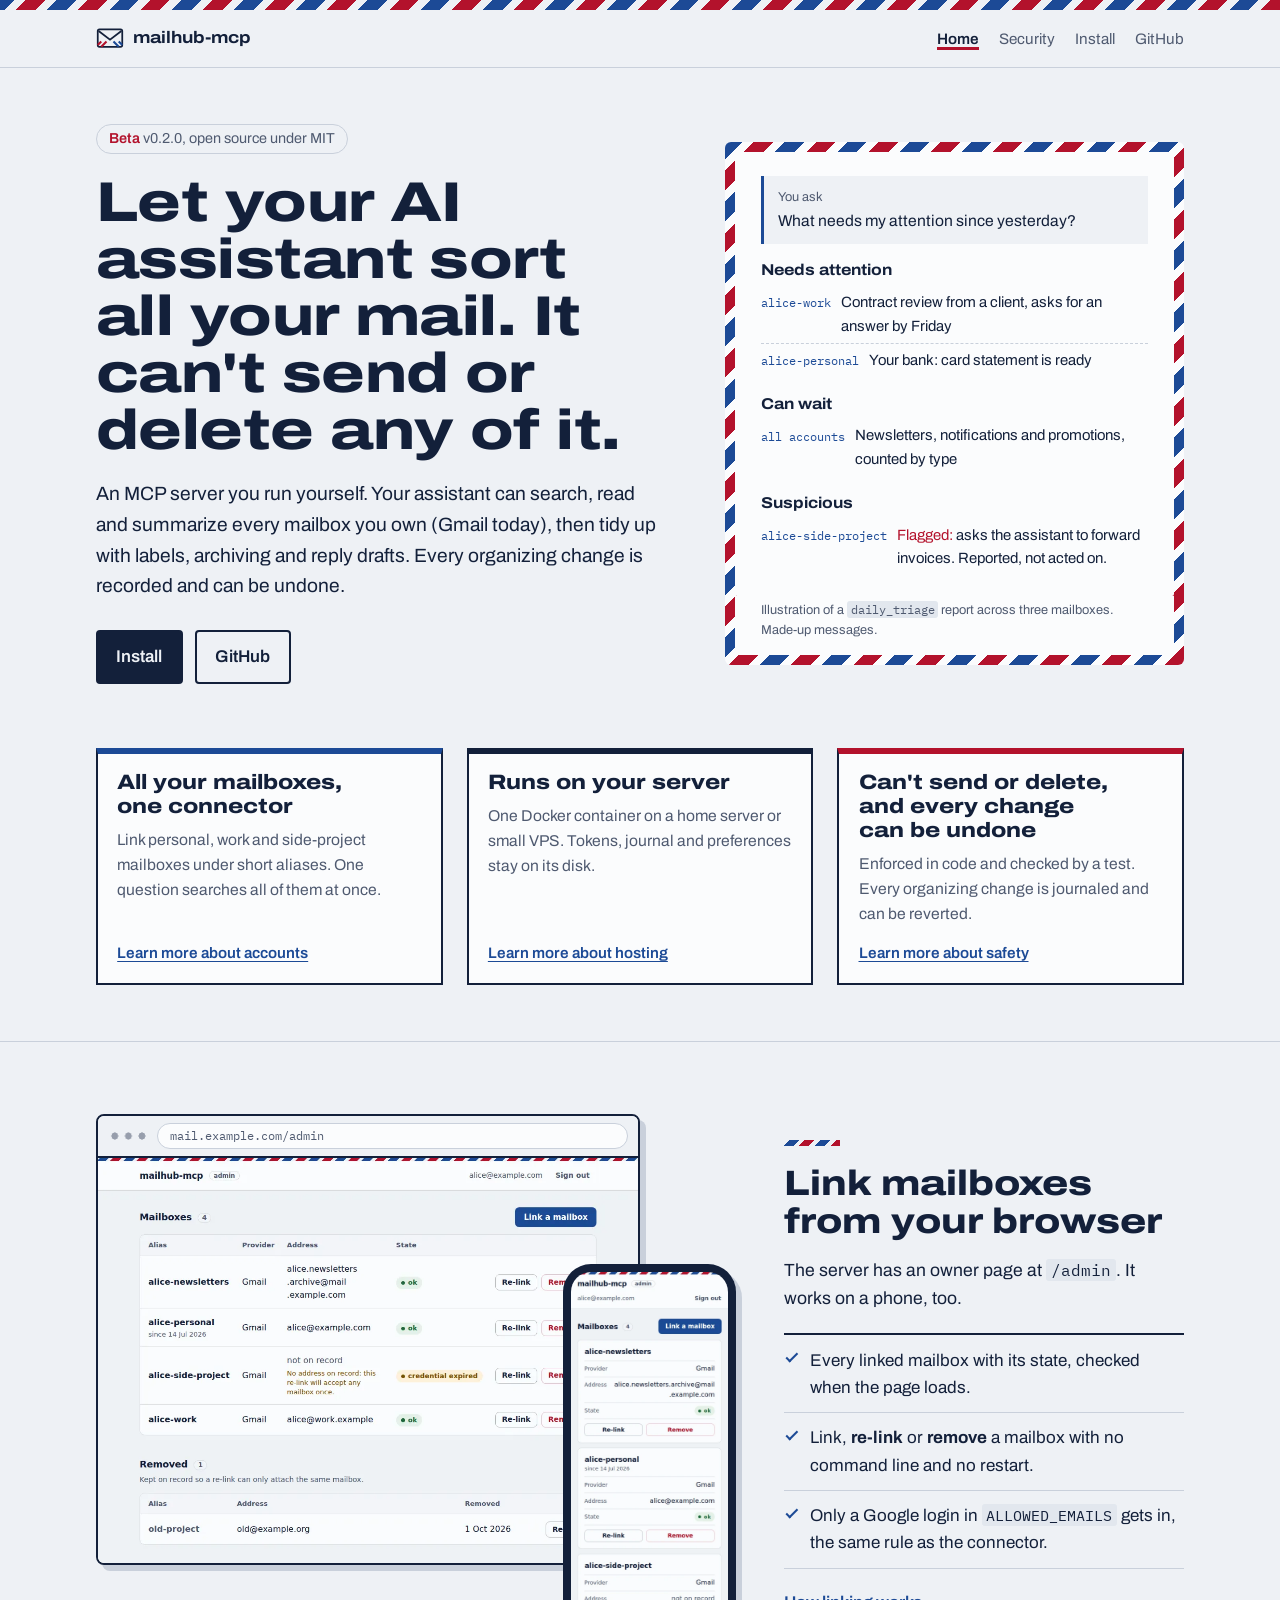
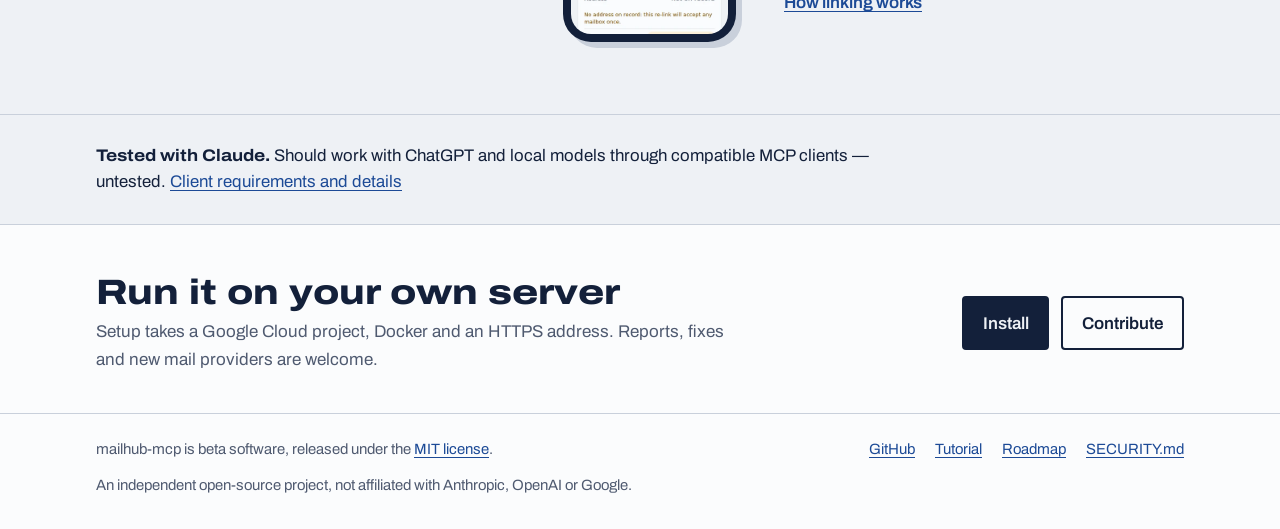
==== commit 1b1e5ea2: "Split the site into a landing page and two detail pages The single long page (about 9,000 px on desk" ====
--- a/site/index.html
+++ b/site/index.html
@@ -41,13 +41,11 @@
       </svg>
       mailhub-mcp
     </a>
-    <nav aria-label="Sections">
+    <nav aria-label="Site">
       <ul>
-        <li><a href="#accounts">Accounts</a></li>
-        <li><a href="#admin">Admin page</a></li>
-        <li><a href="#safety">Safety</a></li>
-        <li><a href="#clients">Clients</a></li>
-        <li><a href="#install">Install</a></li>
+        <li><a href="./" aria-current="page">Home</a></li>
+        <li><a href="security.html">Security</a></li>
+        <li><a href="install.html">Install</a></li>
         <li><a href="https://github.com/TrainedLoop/mailhub-mcp">GitHub</a></li>
       </ul>
     </nav>
@@ -62,26 +60,25 @@
         <h1>Let your AI assistant sort all your mail. It can't send or delete any of it.</h1>
         <p class="lede">An MCP server you run yourself. Your assistant can search, read and summarize every mailbox you own (Gmail today), then tidy up with labels, archiving and reply drafts. Every organizing change is recorded and can be undone.</p>
         <div class="actions">
-          <a class="btn btn-primary" href="#install">How to install</a>
-          <a class="btn btn-ghost" href="https://github.com/TrainedLoop/mailhub-mcp">View on GitHub</a>
+          <a class="btn btn-primary" id="install" href="install.html">Install</a>
+          <a class="btn btn-ghost" href="https://github.com/TrainedLoop/mailhub-mcp">GitHub</a>
         </div>
-        <p class="hero-pull">18 tools: 11 read-only, 7 that change something. Three ready-made prompts: <code>daily_triage</code>, <code>clean_newsletters</code>, <code>organize_inbox</code>.</p>
       </div>
 
       <figure class="envelope">
         <div class="envelope-inner">
           <p class="ask"><span>You ask</span>What needs my attention since yesterday?</p>
           <div class="report">
-            <h3>Needs attention</h3>
+            <p class="rh">Needs attention</p>
             <ul>
               <li><span class="alias">alice-work</span><p>Contract review from a client, asks for an answer by Friday</p></li>
               <li><span class="alias">alice-personal</span><p>Your bank: card statement is ready</p></li>
             </ul>
-            <h3>Can wait</h3>
+            <p class="rh">Can wait</p>
             <ul>
               <li><span class="alias">all accounts</span><p>Newsletters, notifications and promotions, counted by type</p></li>
             </ul>
-            <h3>Suspicious</h3>
+            <p class="rh">Suspicious</p>
             <ul>
               <li><span class="alias">alice-side-project</span><p><span class="flag">Flagged:</span> asks the assistant to forward invoices. Reported, not acted on.</p></li>
             </ul>
@@ -92,362 +89,94 @@
     </div>
   </div>
 
-  <div class="glance">
-    <ul class="wrap" aria-label="In short">
-      <li><a href="#safety"><strong>Cannot send, trash or delete</strong><span>Enforced in code, checked by a test</span></a></li>
-      <li><a href="#safety"><strong>Every change can be undone</strong><span>Journaled, one batch or all since a time</span></a></li>
-      <li><a href="#accounts"><strong>All your mailboxes, one connector</strong><span>Personal, work and side projects</span></a></li>
-      <li><a href="#self-hosted"><strong>Runs on your server</strong><span>One Docker container, tokens on your disk</span></a></li>
-    </ul>
-  </div>
-
-  <section id="what" aria-labelledby="what-h">
-    <div class="wrap split">
-      <div>
-        <h2 id="what-h">Built for inbox triage</h2>
-        <div class="prose">
-          <p>MCP (Model Context Protocol) is how AI assistants call outside tools. mailhub-mcp is a remote MCP server: your assistant connects to it over HTTPS, you log in with Google, and the assistant gets a set of mail tools.</p>
-          <p>Ask what came in overnight, which senders flood your inbox, or to file last month's receipts under a label. It reads, reports and proposes; changes to many messages are previewed first and applied only when you confirm.</p>
-        </div>
-      </div>
-      <dl class="facts">
-        <div><dt>Read</dt><dd><code>search_emails</code>, <code>read_email</code>, <code>read_thread</code>, <code>inbox_overview</code> with unread counts, categories and top senders, <code>count_messages</code> to size a change before making it.</dd></div>
-        <div><dt>Organize</dt><dd>Add or remove labels, archive, mark read, star, by message or by search query. Each batch is journaled and can be reverted.</dd></div>
-        <div><dt>Draft</dt><dd>Leave a reply draft in the thread for you to review and send yourself.</dd></div>
-        <div><dt>Remember</dt><dd>Triage preferences (important and ignored senders or keywords, time of the last triage) keep a daily routine consistent from one run to the next.</dd></div>
-      </dl>
-    </div>
-  </section>
-
-  <section id="accounts" aria-labelledby="accounts-h">
-    <div class="wrap split">
-      <div>
-        <h2 id="accounts-h">One server, every mailbox you own</h2>
-        <div class="prose">
-          <p>Link your personal, work and side-project mailboxes to the same instance. Each gets a short alias, and the read tools search all of them at once by default, so one question covers every inbox.</p>
-          <p>If one mailbox fails (an expired credential, a rate limit), the others still answer: results come back with at most one error per account.</p>
-        </div>
-      </div>
-      <div>
-        <ul class="boxes" aria-label="Example linked mailboxes">
-          <li><code>alice-personal</code><span>Gmail</span></li>
-          <li><code>alice-work</code><span>Google Workspace</span></li>
-          <li><code>alice-side-project</code><span>Gmail</span></li>
-        </ul>
-        <p class="note">Example aliases. Aliases are lowercase letters, digits and hyphens. Gmail is the provider available today; Outlook and IMAP are ideas on the <a href="https://github.com/TrainedLoop/mailhub-mcp/blob/main/ROADMAP.md">roadmap</a>.</p>
-      </div>
-    </div>
-  </section>
-
-  <section id="admin" class="admin" aria-labelledby="admin-h">
+  <section class="pillars-band" id="what" aria-label="In short">
     <div class="wrap">
-      <div class="admin-head">
-        <h2 id="admin-h">Link mailboxes from your browser</h2>
-        <p class="intro">The server has an owner page at <code>/admin</code>. Linking a mailbox needs no command line and no restart.</p>
-      </div>
-
-      <ol class="trio">
-        <li><strong>Open <code>/admin</code></strong><span>On your own server, for example <code>https://mail.example.com/admin</code>.</span></li>
-        <li><strong>Sign in with Google</strong><span>Only a login in <code>ALLOWED_EMAILS</code> gets in, the same rule as the connector.</span></li>
-        <li><strong>Link a mailbox</strong><span>Choose an alias, then sign in to that mailbox at Google and consent.</span></li>
-      </ol>
-
-      <div class="shots">
-        <figure class="shot shot-main">
-          <div class="browser">
-            <div class="browser-bar" aria-hidden="true"><span class="url">mail.example.com/admin</span></div>
-            <picture>
-              <source srcset="img/admin-status-dark.webp" media="(prefers-color-scheme: dark)">
-              <img src="img/admin-status-light.webp" width="1040" height="780" loading="lazy" decoding="async"
-                   alt="The admin page listing four linked mailboxes with alias, provider, address and state. Three are ok and alice-side-project shows credential expired. Each row has Re-link and Remove buttons, and a Removed table below lists old-project with a Re-link button.">
-            </picture>
-          </div>
-          <figcaption>Every linked mailbox with its state, checked when the page loads.</figcaption>
-        </figure>
-
-        <figure class="shot shot-phone">
-          <div class="phone">
-            <picture>
-              <source srcset="img/admin-status-phone-dark.webp" media="(prefers-color-scheme: dark)">
-              <img src="img/admin-status-phone-light.webp" width="390" height="900" loading="lazy" decoding="async"
-                   alt="The same admin page on a phone: each mailbox is a card with provider, address, state and full-width Re-link and Remove buttons.">
-            </picture>
-          </div>
-          <figcaption>It works on a phone.</figcaption>
-        </figure>
-      </div>
-
-      <div class="admin-more">
-        <figure class="shot">
-          <div class="browser">
-            <div class="browser-bar" aria-hidden="true"><span class="url">mail.example.com/admin/link</span></div>
-            <picture>
-              <source srcset="img/admin-link-dark.webp" media="(prefers-color-scheme: dark)">
-              <img src="img/admin-link-light.webp" width="1040" height="570" loading="lazy" decoding="async"
-                   alt="The Link a mailbox form with an Alias field (lowercase letters, digits and dashes, up to 32 characters), a Provider menu set to Gmail, and a Continue with Google button.">
-            </picture>
-          </div>
-          <figcaption>Linking: an alias and a provider, then Google's own consent screen.</figcaption>
-        </figure>
-
-        <div>
-          <h3>Also on the page</h3>
-          <ul class="checks">
-            <li><strong>Re-link</strong> a mailbox whose credential expired.</li>
-            <li><strong>Remove</strong> a mailbox: the token is revoked at Google and the credential file is deleted.</li>
-            <li>A re-link can only attach <strong>the same mailbox</strong> it replaces.</li>
-            <li>Link, re-link and remove need a <strong>recent Google sign-in</strong>; otherwise the page sends you through Google first.</li>
-            <li>Turn the page off with <code>ADMIN=off</code>; its routes then answer 404.</li>
-          </ul>
-          <p class="note">Prefer the command line? <code>mailhub-authorize</code> still links mailboxes from your workstation.</p>
-        </div>
-      </div>
-    </div>
-  </section>
-
-  <section id="self-hosted" aria-labelledby="self-h">
-    <div class="wrap split">
-      <div>
-        <h2 id="self-h">Runs on your machine, in Docker</h2>
-        <p class="intro">A home server, a small VPS or any Linux box with Docker. Your OAuth tokens, change journal and preferences live in folders on that machine. Apart from the Google APIs, the server sends nothing anywhere.</p>
-        <dl class="facts">
-          <div><dt>Published image</dt><dd><code>ghcr.io/trainedloop/mailhub-mcp</code> for linux/amd64 and linux/arm64. Pin a release with <code>MAILHUB_VERSION</code> so updates happen when you choose.</dd></div>
-          <div><dt>Locked-down container</dt><dd>Read-only filesystem, all capabilities dropped, a memory limit, and the port bound to <code>127.0.0.1</code> only. You put HTTPS in front of it.</dd></div>
-          <div><dt>Health</dt><dd><code>GET /health</code> for Docker's health check, and <code>mailhub-admin accounts</code> to check that every linked mailbox still answers.</dd></div>
-        </dl>
-      </div>
-      <div>
-        <ol class="path" aria-label="Where your mail goes">
-          <li><strong>Your MCP client</strong><span>for example claude.ai on the web or phone</span></li>
-          <li class="yours"><span class="via">HTTPS + Google login</span><strong>mailhub-mcp on your server</strong><span>https://mail.example.com, tokens and journal on local disk</span></li>
-          <li><span class="via">Gmail API</span><strong>Your mailboxes</strong><span>alice-personal, alice-work, alice-side-project</span></li>
-        </ol>
-        <p class="note">What the assistant reads becomes part of your conversation, so it is sent to the provider of the model you use. That is also why a model you run yourself is interesting; see <a href="#clients">clients</a>.</p>
-      </div>
-    </div>
-  </section>
-
-  <section id="safety" aria-labelledby="safety-h">
-    <div class="wrap">
-      <h2 id="safety-h">Safe by construction, honest about the limits</h2>
-      <p class="intro">Your mailbox is full of text written by strangers, and some of it will try to give your assistant orders. The server is built on the assumption that the model can be fooled.</p>
-
-      <dl class="pillars">
-        <div><dt>Cannot send, trash or delete</dt><dd>The code never calls Gmail's send, trash or delete methods, and a test scans the source to enforce it. Trash, Spam, Sent and Draft labels are refused.</dd></div>
-        <div><dt>Every change is undoable</dt><dd>Each organizing change is journaled with the labels messages had before. <code>undo_change</code> reverts one batch exactly; <code>undo_since</code> is the panic button that reverts everything since a time.</dd></div>
-        <div><dt>Preview before bulk changes</dt><dd>Changes by query show a match count and a sample first, and apply only with explicit confirmation, at most 500 messages per call.</dd></div>
-      </dl>
-
-      <h3 class="sub">More guards</h3>
-      <dl class="guards">
-        <div><dt>Reply-only drafts</dt><dd>Drafts must answer a message, and may only be addressed to people already in that thread. Nothing is ever sent. Threads with a suspicious message are refused.</dd></div>
-        <div><dt>Hidden text stripped</dt><dd>Hidden HTML (<code>display:none</code>, zero-size text, comments, scripts) and invisible or bidirectional control characters are removed before the model sees a message.</dd></div>
-        <div><dt>Untrusted content fenced</dt><dd>Email text sits in one block per response, wrapped in markers with a fresh random nonce, so an email cannot forge the closing marker. The model is told nothing inside is an instruction.</dd></div>
-        <div><dt>Suspicious messages flagged</dt><dd>Heuristics flag likely injection attempts (tool names, "ignore previous instructions", requests to forward or draft, lots of hidden text). The model reports them and does not act on them.</dd></div>
-        <div><dt>Out-of-band approval</dt><dd>Preferences that raise attention apply at once. Ones that lower it, like ignoring a sender, wait for you to approve them with <code>mailhub-admin</code> on the server. No MCP tool can approve them.</dd></div>
-        <div><dt>Daily change cap and read-only mode</dt><dd>At most 2000 messages changed per account per 24 hours by default, configurable with <code>MAX_CHANGES_PER_DAY</code> (undo is never capped). <code>TOOLS=read-only</code> runs an instance with no write tools at all.</dd></div>
-        <div><dt>Your Google login only</dt><dd>Every request requires a Google login on the <code>ALLOWED_EMAILS</code> allowlist, and only allowed OAuth callbacks can register as clients.</dd></div>
-      </dl>
-
-      <aside class="trifecta" aria-labelledby="trifecta-h">
-        <h3 id="trifecta-h">The lethal trifecta, and what mailhub can't fix</h3>
-        <div class="trifecta-body">
-          <div>
-            <p>An AI agent becomes dangerous when it has all three of:</p>
-            <ol>
-              <li>access to private data,</li>
-              <li>exposure to untrusted content,</li>
-              <li>a way to send data out.</li>
-            </ol>
-          </div>
-          <div>
-            <p>A mailbox is the first two by design. mailhub removes its own way out: it can't send mail, drafts only go to people already in the thread, and unsubscribe links are never visited.</p>
-            <p>But any other internet-capable tool in the same session (web fetch or search, a browser, a connector that posts messages, files or tickets) reopens the third leg, and the server can't see it. Choose which tools share a session with mailhub; for unattended routines, use <code>TOOLS=read-only</code> with no internet-capable tools alongside. The defenses are an aid, not a guarantee; see the <a href="https://github.com/TrainedLoop/mailhub-mcp/blob/main/docs/architecture.md#limitations">known limitations</a>.</p>
-          </div>
-        </div>
-      </aside>
-      <p class="note">Gmail's <code>gmail.modify</code> scope technically permits sending; these protections live in the code, not the token. Full details: <a href="https://github.com/TrainedLoop/mailhub-mcp/blob/main/README.md#safety-model">safety model</a>.</p>
-    </div>
-  </section>
-
-  <section id="clients" aria-labelledby="clients-h">
-    <div class="wrap">
-      <h2 id="clients-h">Works with MCP clients that support remote servers</h2>
-      <div class="req">
-        <p>What a client needs:</p>
-        <ul>
-          <li>a remote MCP server over streamable HTTP, at <code>https://mail.example.com/mcp</code>;</li>
-          <li>OAuth 2.1 with PKCE and dynamic client registration;</li>
-          <li>its OAuth callback URL added to <code>ALLOWED_REDIRECT_URIS</code> in <code>.env</code> (Claude's callbacks are there by default).</li>
-        </ul>
-      </div>
-      <div class="table-wrap">
-        <table class="clients">
-          <caption class="sr-only">Client support status</caption>
-          <thead>
-            <tr><th scope="col">Client</th><th scope="col">Status</th><th scope="col">Notes</th></tr>
-          </thead>
-          <tbody>
-            <tr>
-              <th scope="row">Claude</th>
-              <td><span class="tag tag-ok">Tested</span></td>
-              <td>As a custom connector in claude.ai, on the web and in the mobile app.</td>
-            </tr>
-            <tr>
-              <th scope="row">Online assistants with remote MCP support, such as ChatGPT</th>
-              <td><span class="tag tag-untested">Should work, untested</span></td>
-              <td>Designed for any client that meets the requirements above. Add the client's callback URL and connect to <code>/mcp</code>. Reports are welcome.</td>
-            </tr>
-            <tr>
-              <th scope="row">Local models, through an MCP client that runs them on your machine</th>
-              <td><span class="tag tag-untested">Should work, untested</span></td>
-              <td>Email content then never goes to an AI provider: the model, the client and the server are all yours. The server still needs internet access to reach Gmail; "offline" refers to the model. Loopback callbacks (<code>http://localhost</code>) are accepted.</td>
-            </tr>
-          </tbody>
-        </table>
-      </div>
-      <p class="note">mailhub-mcp is an independent open-source project, not affiliated with Anthropic, OpenAI or Google. Setup for other clients: <a href="https://github.com/TrainedLoop/mailhub-mcp/blob/main/docs/tutorial.md#15-connecting-other-mcp-clients">Connecting other MCP clients</a>.</p>
-    </div>
-  </section>
-
-  <section id="use-cases" aria-labelledby="cases-h">
-    <div class="wrap">
-      <h2 id="cases-h">What you can use it for</h2>
-      <ul class="cases">
-        <li>
-          <h3>A daily triage report across every inbox</h3>
-          <p>Mail since the last triage, grouped into needs attention, can wait and suspicious, with your important senders first. Triage only reads; it never changes mail.</p>
-          <p class="uses">Prompt <code>daily_triage</code></p>
+      <ul class="pillars">
+        <li id="accounts">
+          <h2>All your mailboxes, one connector</h2>
+          <p>Link personal, work and side-project mailboxes under short aliases. One question searches all of them at once.</p>
+          <a class="more" href="install.html#accounts">Learn more about accounts</a>
         </li>
-        <li>
-          <h3>Cleaning up newsletters</h3>
-          <p>See the senders that fill your inbox, with their unsubscribe link for you to decide on, then archive their mail after reviewing a preview.</p>
-          <p class="uses">Prompt <code>clean_newsletters</code>, tools <code>inbox_overview</code>, <code>modify_by_query</code></p>
+        <li id="self-hosted">
+          <h2>Runs on your server</h2>
+          <p>One Docker container on a home server or small VPS. Tokens, journal and preferences stay on its disk.</p>
+          <a class="more" href="install.html#self-hosted">Learn more about hosting</a>
         </li>
-        <li>
-          <h3>Organizing a messy inbox with labels</h3>
-          <p>The assistant proposes a few labels and which mail belongs in each. You approve, it applies. If the result is wrong, undo it.</p>
-          <p class="uses">Prompt <code>organize_inbox</code>, tools <code>create_label</code>, <code>undo_change</code>, <code>undo_since</code></p>
-        </li>
-        <li>
-          <h3>Scheduled triage routines</h3>
-          <p>Run triage every morning as a scheduled task in your MCP client. Stored preferences and the time of the last run keep each report consistent.</p>
-          <p class="uses">Tools <code>get_preferences</code>, <code>set_preferences</code>; <code>TOOLS=read-only</code> for report-only routines</p>
-        </li>
-        <li>
-          <h3>Asking about your mail from your phone</h3>
-          <p>"Did the plumber reply?" "Anything from school this week?" Ask from your MCP client's mobile app and get an answer that covers every account.</p>
-          <p class="uses">Tools <code>search_emails</code>, <code>read_thread</code></p>
+        <li id="safety">
+          <h2>Can't send or delete, and every change can be undone</h2>
+          <p>Enforced in code and checked by a test. Every organizing change is journaled and can be reverted.</p>
+          <a class="more" href="security.html">Learn more about safety</a>
         </li>
       </ul>
     </div>
   </section>
 
-  <section id="install" aria-labelledby="install-h">
+  <section class="showcase" id="admin" aria-labelledby="admin-h">
     <div class="wrap">
-      <h2 id="install-h">Install</h2>
-      <div class="install">
-        <ol class="steps">
-          <li>
-            <h3>Create a Google Cloud project</h3>
-            <p>Enable the Gmail API and create one OAuth client of type Web application. Its authorized redirect URIs are the connector login, <code>&lt;PUBLIC_BASE_URL&gt;/auth/callback</code>, plus two for the admin page:</p>
-            <div class="code"><pre><code>&lt;PUBLIC_BASE_URL&gt;/admin/auth/callback
-&lt;PUBLIC_BASE_URL&gt;/admin/oauth/callback</code></pre></div>
-          </li>
-          <li>
-            <h3>Configure <code>.env</code></h3>
-            <p>Copy <a href="https://github.com/TrainedLoop/mailhub-mcp/blob/main/.env.example"><code>.env.example</code></a> and set your public URL, the Google client ID and secret, your own login in <code>ALLOWED_EMAILS</code> and a signing key.</p>
-          </li>
-          <li>
-            <h3>Start the container</h3>
-            <p>This pulls <code>ghcr.io/trainedloop/mailhub-mcp</code> and listens on <code>127.0.0.1:8742</code>.</p>
-            <div class="code"><pre><code>docker compose up -d</code></pre></div>
-          </li>
-          <li>
-            <h3>Put HTTPS in front</h3>
-            <p>Any reverse proxy or tunnel with TLS at the root of a host name, such as <code>https://mail.example.com</code>. The <a href="https://github.com/TrainedLoop/mailhub-mcp/blob/main/examples/tailscale-funnel/README.md">Tailscale Funnel example</a> is a complete home-server setup, including a firewall that isolates the container.</p>
-          </li>
-          <li>
-            <h3>Link your mailboxes</h3>
-            <p>Open <code>https://mail.example.com/admin</code>, sign in with Google and link each mailbox under its own alias (<a href="#admin">see the admin page</a>). The command-line alternative is <code>mailhub-authorize</code>.</p>
-          </li>
-          <li>
-            <h3>Add the connector</h3>
-            <p>In claude.ai: Settings, Connectors, Add custom connector, with <code>https://mail.example.com/mcp</code>. Sign in with the Google login from <code>ALLOWED_EMAILS</code>.</p>
-          </li>
-        </ol>
+      <figure class="compose">
+        <div class="browser">
+          <div class="browser-bar" aria-hidden="true"><span class="url">mail.example.com/admin</span></div>
+          <picture>
+            <source srcset="img/admin-status-dark.webp" media="(prefers-color-scheme: dark)">
+            <img src="img/admin-status-light.webp" width="1040" height="780" loading="lazy" decoding="async"
+                 alt="The admin page listing four linked mailboxes with alias, provider, address and state. Three are ok and alice-side-project shows credential expired. Each row has Re-link and Remove buttons, and a Removed table below lists old-project with a Re-link button.">
+          </picture>
+        </div>
+        <div class="phone">
+          <picture>
+            <source srcset="img/admin-status-phone-dark.webp" media="(prefers-color-scheme: dark)">
+            <img src="img/admin-status-phone-light.webp" width="390" height="900" loading="lazy" decoding="async"
+                 alt="The same admin page on a phone: each mailbox is a card with provider, address, state and full-width Re-link and Remove buttons.">
+          </picture>
+        </div>
+        <figcaption>The owner page at /admin on a desktop browser and on a phone.</figcaption>
+      </figure>
 
-        <aside class="needs" aria-labelledby="needs-h">
-          <h3 id="needs-h">You will need</h3>
-          <ul>
-            <li>A Google account to create a Google Cloud project</li>
-            <li>A Linux machine with Docker</li>
-            <li>A public HTTPS address for it</li>
-          </ul>
-          <p>Setup takes some care. The <a href="https://github.com/TrainedLoop/mailhub-mcp/blob/main/docs/tutorial.md">tutorial</a> walks through every step; this is the outline.</p>
-        </aside>
+      <div>
+        <h2 class="stripe" id="admin-h">Link mailboxes from your browser</h2>
+        <p class="intro">The server has an owner page at <code>/admin</code>. It works on a phone, too.</p>
+        <ul class="checks">
+          <li>Every linked mailbox with its state, checked when the page loads.</li>
+          <li>Link, <strong>re-link</strong> or <strong>remove</strong> a mailbox with no command line and no restart.</li>
+          <li>Only a Google login in <code>ALLOWED_EMAILS</code> gets in, the same rule as the connector.</li>
+        </ul>
+        <p class="more"><a href="install.html#link">How linking works</a></p>
       </div>
     </div>
   </section>
 
-  <section id="contribute" aria-labelledby="contrib-h">
+  <section class="clients-line" id="clients" aria-label="Clients">
     <div class="wrap">
-      <h2 id="contrib-h">Contribute</h2>
-      <div class="contrib">
-        <div>
-          <h3>Issues and pull requests</h3>
-          <p>Bug reports, setup friction, reports from clients other than Claude, and fixes are welcome on <a href="https://github.com/TrainedLoop/mailhub-mcp/issues">GitHub issues</a> and <a href="https://github.com/TrainedLoop/mailhub-mcp/pulls">pull requests</a>.</p>
-        </div>
-        <div>
-          <h3>Development setup</h3>
-          <p>Python with <a href="https://docs.astral.sh/uv/">uv</a>:</p>
-          <div class="code"><pre><code>uv sync
-uv run pytest -q</code></pre></div>
-        </div>
-        <div>
-          <h3>Add a mail provider</h3>
-          <p>Providers implement a small <code>MailProvider</code> interface and pass a shared contract test suite. Outlook (Microsoft Graph) and IMAP are on the roadmap. Start with the <a href="https://github.com/TrainedLoop/mailhub-mcp/blob/main/docs/architecture.md">architecture doc</a> and its <a href="https://github.com/TrainedLoop/mailhub-mcp/blob/main/docs/architecture.md#adding-a-provider">adding a provider</a> section.</p>
-        </div>
-        <div>
-          <h3>Security reports</h3>
-          <p>Please report vulnerabilities privately through the repository's Security tab (private vulnerability reporting), not in a public issue. Prompt-injection and sanitizer bypasses are in scope. See <a href="https://github.com/TrainedLoop/mailhub-mcp/blob/main/SECURITY.md">SECURITY.md</a>.</p>
-        </div>
-      </div>
+      <p><strong>Tested with Claude.</strong> Should work with ChatGPT and local models through compatible MCP clients — untested. <a href="install.html#clients">Client requirements and details</a></p>
     </div>
   </section>
 </main>
 
 <footer class="site-foot">
-  <div class="wrap">
-    <p>mailhub-mcp is beta software, released under the <a href="https://github.com/TrainedLoop/mailhub-mcp/blob/main/LICENSE">MIT license</a>.</p>
-    <ul>
-      <li><a href="https://github.com/TrainedLoop/mailhub-mcp">GitHub</a></li>
-      <li><a href="https://github.com/TrainedLoop/mailhub-mcp/blob/main/docs/tutorial.md">Tutorial</a></li>
-      <li><a href="https://github.com/TrainedLoop/mailhub-mcp/blob/main/ROADMAP.md">Roadmap</a></li>
-      <li><a href="https://github.com/TrainedLoop/mailhub-mcp/blob/main/SECURITY.md">Security</a></li>
-    </ul>
+  <div class="cta" id="contribute">
+    <div class="wrap">
+      <div>
+        <h2>Run it on your own server</h2>
+        <p>Setup takes a Google Cloud project, Docker and an HTTPS address. Reports, fixes and new mail providers are welcome.</p>
+      </div>
+      <div class="actions">
+        <a class="btn btn-primary" href="install.html">Install</a>
+        <a class="btn btn-ghost" href="install.html#contribute">Contribute</a>
+      </div>
+    </div>
+  </div>
+  <div class="foot-meta">
+    <div class="wrap">
+      <p>mailhub-mcp is beta software, released under the <a href="https://github.com/TrainedLoop/mailhub-mcp/blob/main/LICENSE">MIT license</a>.</p>
+      <ul>
+        <li><a href="https://github.com/TrainedLoop/mailhub-mcp">GitHub</a></li>
+        <li><a href="https://github.com/TrainedLoop/mailhub-mcp/blob/main/docs/tutorial.md">Tutorial</a></li>
+        <li><a href="https://github.com/TrainedLoop/mailhub-mcp/blob/main/ROADMAP.md">Roadmap</a></li>
+        <li><a href="https://github.com/TrainedLoop/mailhub-mcp/blob/main/SECURITY.md">SECURITY.md</a></li>
+      </ul>
+      <p class="indep">An independent open-source project, not affiliated with Anthropic, OpenAI or Google.</p>
+    </div>
   </div>
 </footer>
-
-<script>
-  // Copy buttons for code blocks. Without JS the blocks stay plain text.
-  if (navigator.clipboard) {
-    document.querySelectorAll(".code").forEach(function (block) {
-      var btn = document.createElement("button");
-      btn.type = "button";
-      btn.className = "copy";
-      btn.textContent = "Copy";
-      btn.setAttribute("aria-label", "Copy command");
-      btn.addEventListener("click", function () {
-        navigator.clipboard.writeText(block.querySelector("code").textContent).then(function () {
-          btn.textContent = "Copied";
-          setTimeout(function () { btn.textContent = "Copy"; }, 1500);
-        });
-      });
-      block.classList.add("has-copy");
-      block.appendChild(btn);
-    });
-  }
-</script>
 </body>
 </html>
--- a/site/styles.css
+++ b/site/styles.css
@@ -1,5 +1,6 @@
 /* mailhub-mcp site. Airmail palette: navy ink on blue-grey paper, red and blue
-   envelope stripes as the one decorative device. */
+   envelope stripes as the one decorative device. Three pages share this file:
+   index.html (landing), security.html and install.html (detail pages). */
 
 :root {
   --paper: #eef1f5;
@@ -101,22 +102,15 @@
   font-variation-settings: "wdth" 115;
 }
 .brand svg { width: 28px; height: 28px; flex: none; }
-.site-head nav ul { list-style: none; margin: 0; padding: 0; display: flex; flex-wrap: wrap; gap: 0.25rem 1.1rem; }
-.site-head nav a { color: var(--muted); text-decoration: none; font-size: 0.95rem; }
+.site-head nav ul { list-style: none; margin: 0; padding: 0; display: flex; flex-wrap: wrap; gap: 0.25rem 1.25rem; }
+.site-head nav a { color: var(--muted); text-decoration: none; font-size: 0.95rem; padding: 0.2rem 0; }
 .site-head nav a:hover { color: var(--ink); text-decoration: underline; }
-
-/* Hero */
-.hero { padding: 3rem 0 3.5rem; }
-.hero .wrap { display: grid; gap: 2.5rem; }
-@media (min-width: 62rem) {
-  .hero .wrap { grid-template-columns: minmax(0, 1.25fr) minmax(0, 1fr); align-items: start; gap: 3.5rem; }
-  .hero { padding: 4.5rem 0 5rem; }
-}
-.status {
-  display: inline-block; margin: 0 0 1.25rem; font-size: 0.9rem; color: var(--muted);
-  border: 1px solid var(--rule); border-radius: 999px; padding: 0.15rem 0.75rem;
-}
-.status strong { color: var(--red); font-weight: 600; }
+.site-head nav a[aria-current="page"] {
+  color: var(--ink); font-weight: 600;
+  box-shadow: inset 0 -3px 0 var(--red);
+}
+
+/* Shared type */
 h1 {
   margin: 0 0 1.25rem;
   font-size: clamp(2.3rem, 5vw, 3.5rem);
@@ -126,8 +120,26 @@
   font-variation-settings: "wdth" 125;
   text-wrap: balance;
 }
-.lede { font-size: 1.2rem; max-width: 36rem; margin: 0 0 1.75rem; color: var(--ink); }
-.actions { display: flex; flex-wrap: wrap; gap: 0.75rem; margin-bottom: 1.5rem; }
+h2 {
+  margin: 0 0 1rem;
+  font-size: clamp(1.6rem, 3.4vw, 2.2rem);
+  line-height: 1.1;
+  font-weight: 800;
+  font-variation-settings: "wdth" 120;
+  text-wrap: balance;
+  max-width: 40rem;
+}
+/* A short airmail stripe marks the start of every section. */
+.stripe::before {
+  content: ""; display: block; width: 3.5rem; height: 6px; margin-bottom: 1.1rem;
+  background: repeating-linear-gradient(-45deg, var(--red) 0 7px, transparent 7px 11px, var(--blue) 11px 18px, transparent 18px 22px);
+}
+h3 { font-size: 1.15rem; line-height: 1.3; margin: 0 0 0.4rem; font-variation-settings: "wdth" 110; }
+.intro { max-width: 42rem; margin: 0 0 2rem; font-size: 1.1rem; }
+.prose { max-width: 42rem; }
+.prose p { margin: 0 0 1rem; }
+.note { font-size: 0.95rem; color: var(--muted); max-width: 46rem; margin: 1.25rem 0 0; }
+
 .btn {
   display: inline-block; padding: 0.7rem 1.15rem; border-radius: 4px; font-weight: 600;
   text-decoration: none; border: 2px solid var(--ink);
@@ -136,8 +148,22 @@
 .btn-primary:hover { background: var(--blue); border-color: var(--blue); color: var(--paper); }
 .btn-ghost { color: var(--ink); }
 .btn-ghost:hover { background: var(--sheet); }
-.hero-pull { margin: 0; font-size: 0.95rem; color: var(--muted); }
-.hero-pull code { font-size: 0.85em; }
+.actions { display: flex; flex-wrap: wrap; gap: 0.75rem; }
+
+/* ---------- Landing page ---------- */
+
+.hero { padding: 2.5rem 0 3rem; }
+.hero .wrap { display: grid; gap: 2.5rem; }
+@media (min-width: 62rem) {
+  .hero .wrap { grid-template-columns: minmax(0, 1.25fr) minmax(0, 1fr); align-items: center; gap: 3.5rem; }
+  .hero { padding: 3.5rem 0 4rem; }
+}
+.status {
+  display: inline-block; margin: 0 0 1.25rem; font-size: 0.9rem; color: var(--muted);
+  border: 1px solid var(--rule); border-radius: 999px; padding: 0.15rem 0.75rem;
+}
+.status strong { color: var(--red); font-weight: 600; }
+.lede { font-size: 1.2rem; max-width: 36rem; margin: 0 0 1.75rem; color: var(--ink); }
 
 /* The envelope: the hero's example report, framed by the airmail border. */
 .envelope {
@@ -159,8 +185,8 @@
   background: var(--paper); font-size: 0.98rem;
 }
 .ask span { display: block; font-size: 0.8rem; color: var(--muted); }
-.report h3 { font-size: 0.98rem; margin: 1rem 0 0.35rem; font-variation-settings: "wdth" 112; }
-.report h3:first-child { margin-top: 0; }
+.report .rh { font-size: 0.98rem; margin: 1rem 0 0.35rem; font-weight: 700; line-height: 1.3; font-variation-settings: "wdth" 112; }
+.report .rh:first-child { margin-top: 0; }
 .report ul { margin: 0; padding: 0; list-style: none; font-size: 0.93rem; }
 .report li { padding: 0.3rem 0; border-top: 1px dashed var(--rule); display: grid; grid-template-columns: auto 1fr; gap: 0 0.6rem; }
 .report li:first-child { border-top: 0; }
@@ -173,32 +199,140 @@
 .envelope figcaption { background: var(--sheet); margin-top: 0; padding: 0.25rem 1.25rem 0.75rem; font-size: 0.8rem; color: var(--muted); }
 @media (min-width: 30rem) { .envelope figcaption { padding: 0.25rem 1.6rem 0.9rem; } }
 
-/* Sections */
-main > section { padding: 3.5rem 0; border-top: 1px solid var(--rule); }
-@media (min-width: 48rem) { main > section { padding: 4.5rem 0; } }
-h2 {
-  margin: 0 0 1rem;
-  font-size: clamp(1.7rem, 3.6vw, 2.35rem);
-  line-height: 1.1;
-  font-weight: 800;
-  font-variation-settings: "wdth" 120;
-  text-wrap: balance;
-  max-width: 40rem;
-}
-/* A short airmail stripe marks the start of every section. */
-main > section h2::before {
-  content: ""; display: block; width: 3.5rem; height: 6px; margin-bottom: 1.1rem;
-  background: repeating-linear-gradient(-45deg, var(--red) 0 7px, transparent 7px 11px, var(--blue) 11px 18px, transparent 18px 22px);
-}
-h3 { font-size: 1.15rem; line-height: 1.3; margin: 0 0 0.4rem; font-variation-settings: "wdth" 110; }
-.intro { max-width: 42rem; margin: 0 0 2.25rem; font-size: 1.1rem; }
-.prose { max-width: 42rem; }
-.prose p { margin: 0 0 1rem; }
+/* Three pillars, styled like postage labels: ink border, a coloured top edge. */
+.pillars-band { padding: 0 0 3.5rem; }
+.pillars { list-style: none; margin: 0; padding: 0; display: grid; gap: 1rem; }
+@media (min-width: 56rem) { .pillars { grid-template-columns: repeat(3, minmax(0, 1fr)); gap: 1.5rem; } }
+.pillars > li {
+  display: flex; flex-direction: column;
+  background: var(--sheet); border: 2px solid var(--ink); border-top-width: 6px;
+  padding: 1.1rem 1.2rem 1.15rem;
+}
+.pillars > li:nth-child(1) { border-top-color: var(--blue); }
+.pillars > li:nth-child(3) { border-top-color: var(--red); }
+.pillars h2 { font-size: 1.3rem; line-height: 1.15; margin: 0 0 0.5rem; font-variation-settings: "wdth" 118; }
+.pillars p { margin: 0 0 0.9rem; color: var(--muted); font-size: 0.98rem; }
+.pillars .more { margin-top: auto; font-weight: 600; font-size: 0.95rem; }
+
+/* Admin page showcase: one desktop shot with the phone shot over its corner. */
+.showcase { padding: 3.5rem 0; border-top: 1px solid var(--rule); }
+@media (min-width: 48rem) { .showcase { padding: 4.5rem 0; } }
+.showcase .wrap { display: grid; gap: 2.5rem; align-items: center; }
+@media (min-width: 56rem) { .showcase .wrap { grid-template-columns: minmax(0, 40rem) minmax(0, 1fr); gap: 3rem; } }
+.showcase .intro { margin-bottom: 1.25rem; }
+.showcase .more { font-weight: 600; margin: 1.25rem 0 0; }
+
+.compose { position: relative; margin: 0; min-width: 0; padding: 0 15% 12% 0; }
+.compose picture { display: block; }
+.compose img { display: block; width: 100%; height: auto; }
+.compose .phone {
+  position: absolute; right: 0; bottom: 0; width: 27%; max-width: none; margin: 0;
+}
+@media (max-width: 40rem) {
+  .compose { padding-bottom: 20%; }
+  .compose .phone { width: 33%; }
+}
+.compose figcaption { position: absolute; width: 1px; height: 1px; overflow: hidden; clip: rect(0 0 0 0); }
+
+.checks { list-style: none; margin: 0; padding: 0; border-top: 2px solid var(--ink); }
+.checks li { position: relative; padding: 0.7rem 0 0.7rem 1.6rem; border-bottom: 1px solid var(--rule); }
+.checks li::before {
+  content: ""; position: absolute; left: 0.1rem; top: 1.12rem; width: 0.75rem; height: 0.4rem;
+  border-left: 2px solid var(--blue); border-bottom: 2px solid var(--blue); transform: rotate(-45deg);
+}
+
+/* Clients: one line between the showcase and the footer. */
+.clients-line { border-top: 1px solid var(--rule); padding: 1.75rem 0; }
+.clients-line p { margin: 0; max-width: 52rem; font-size: 1.05rem; }
+.clients-line strong { font-variation-settings: "wdth" 112; }
+
+/* ---------- Screenshot frames (shared) ---------- */
+
+.shot { margin: 0; min-width: 0; }
+.shot picture { display: block; }
+.shot img { display: block; width: 100%; height: auto; }
+.shot figcaption { margin-top: 0.75rem; font-size: 0.9rem; color: var(--muted); }
+
+/* A plain browser window drawn in CSS: a title bar holding the address.
+   Every desktop screenshot is 1040x780 and sits in this frame at one width (34rem). */
+.browser {
+  width: 100%; max-width: 34rem;
+  border: 2px solid var(--frame); border-radius: 8px; overflow: hidden; background: var(--sheet);
+  box-shadow: 6px 6px 0 var(--frame-shadow);
+}
+.browser-bar {
+  display: flex; align-items: center; gap: 0.6rem; padding: 0.45rem 0.6rem;
+  border-bottom: 2px solid var(--frame); background: var(--paper);
+}
+.browser-bar::before {
+  content: ""; flex: none; width: 2.5rem; height: 0.6rem; opacity: 0.55;
+  background: radial-gradient(circle, var(--muted) 0 0.2rem, transparent 0.23rem) 0 50% / 0.85rem 0.6rem repeat-x;
+}
+.url {
+  flex: 1; min-width: 0; overflow: hidden; text-overflow: ellipsis; white-space: nowrap;
+  font-family: "IBM Plex Mono", ui-monospace, monospace; font-size: 0.78rem; color: var(--muted);
+  background: var(--sheet); border: 1px solid var(--rule); border-radius: 999px; padding: 0.1rem 0.75rem;
+}
+@media (max-width: 30rem) {
+  .browser-bar { padding: 0.3rem 0.45rem; }
+  .url { font-size: 0.68rem; padding: 0 0.5rem; }
+}
+
+/* A phone drawn in CSS: a thick rounded bezel. Only used over a browser frame. */
+.phone {
+  padding: 6px; border-radius: 22px; background: var(--frame);
+  box-shadow: 6px 6px 0 var(--frame-shadow);
+}
+.phone picture { border-radius: 16px; overflow: hidden; }
+@media (min-width: 40rem) {
+  .phone { padding: 8px; border-radius: 28px; }
+  .phone picture { border-radius: 20px; }
+}
+
+/* ---------- Footer with the call to action (shared) ---------- */
+
+.site-foot { border-top: 1px solid var(--rule); background: var(--sheet); }
+.cta { padding: 3rem 0 2.5rem; }
+.cta .wrap { display: grid; gap: 1.25rem 3rem; align-items: center; }
+@media (min-width: 56rem) { .cta .wrap { grid-template-columns: minmax(0, 1fr) auto; } }
+.cta h2 { margin-bottom: 0.4rem; }
+.cta p { margin: 0; color: var(--muted); max-width: 40rem; }
+.foot-meta { border-top: 1px solid var(--rule); padding: 1.5rem 0 2rem; font-size: 0.93rem; color: var(--muted); }
+.foot-meta .wrap { display: flex; flex-wrap: wrap; gap: 0.75rem 2rem; justify-content: space-between; }
+.foot-meta p { margin: 0; }
+.foot-meta ul { list-style: none; margin: 0; padding: 0; display: flex; flex-wrap: wrap; gap: 0.5rem 1.25rem; }
+.foot-meta .indep { flex-basis: 100%; }
+
+/* ---------- Detail pages: header, side table of contents, sections ---------- */
+
+.page-head { padding: 2.5rem 0 2rem; border-bottom: 1px solid var(--rule); }
+@media (min-width: 48rem) { .page-head { padding: 3.5rem 0 2.5rem; } }
+.page-head h1 { font-size: clamp(2.1rem, 4.5vw, 3.1rem); max-width: 50rem; }
+.page-head .intro { margin-bottom: 0; }
+
+.doc { display: grid; grid-template-columns: minmax(0, 1fr); }
+@media (min-width: 62rem) {
+  .doc { grid-template-columns: 13rem minmax(0, 1fr); gap: 3.5rem; align-items: start; }
+}
+.toc { display: none; }
+@media (min-width: 62rem) {
+  .toc { display: block; position: sticky; top: 1.5rem; padding: 2.5rem 0 1rem; font-size: 0.93rem; }
+  .toc h2 { font-size: 0.95rem; font-weight: 700; margin: 0 0 0.6rem; color: var(--muted); font-variation-settings: "wdth" 110; }
+  .toc ol { list-style: none; margin: 0; padding: 0; border-left: 2px solid var(--rule); }
+  .toc li a { display: block; padding: 0.3rem 0 0.3rem 0.9rem; margin-left: -2px; border-left: 2px solid transparent; color: var(--muted); text-decoration: none; }
+  .toc li a:hover { color: var(--ink); border-left-color: var(--blue); }
+  .toc .sub a { padding-left: 1.7rem; font-size: 0.88rem; }
+}
+
+.doc-body > section { padding: 2.75rem 0; border-top: 1px solid var(--rule); scroll-margin-top: 1rem; }
+.doc-body > section:first-child { border-top: 0; }
+@media (min-width: 48rem) { .doc-body > section { padding: 3.25rem 0; } }
+.doc-body h3 { scroll-margin-top: 1rem; }
 
 .split { display: grid; gap: 2rem; }
-@media (min-width: 56rem) { .split { grid-template-columns: minmax(0, 1fr) minmax(0, 1fr); gap: 3.5rem; align-items: start; } }
-
-/* Mailbox list in the multi-account section */
+@media (min-width: 70rem) { .split { grid-template-columns: minmax(0, 1fr) minmax(0, 1fr); gap: 3rem; align-items: start; } }
+
+/* Mailbox list */
 .boxes { list-style: none; margin: 0; padding: 0; border-top: 2px solid var(--ink); }
 .boxes li {
   display: flex; flex-wrap: wrap; align-items: baseline; justify-content: space-between; gap: 0.25rem 1rem;
@@ -207,7 +341,7 @@
 .boxes code { background: none; padding: 0; font-weight: 500; color: var(--blue); }
 .boxes span { color: var(--muted); font-size: 0.95rem; }
 
-/* Path diagram in the self-hosted section */
+/* Path diagram: where your mail goes */
 .path { list-style: none; margin: 0 0 1.5rem; padding: 0; display: grid; gap: 0; }
 .path li { position: relative; padding: 0.85rem 1rem; background: var(--sheet); border: 1px solid var(--rule); }
 .path li + li { margin-top: 1.75rem; }
@@ -235,180 +369,6 @@
 .tag { display: inline-block; font-size: 0.85rem; font-weight: 600; white-space: nowrap; }
 .tag-ok { color: var(--ok); }
 .tag-untested { color: var(--warn); }
-.note { font-size: 0.95rem; color: var(--muted); max-width: 46rem; margin: 1.25rem 0 0; }
-
-.req { margin: 0 0 2rem; padding: 1rem 1.25rem; border: 2px solid var(--ink); max-width: 46rem; background: var(--sheet); }
-.req p { margin: 0 0 0.5rem; }
-.req ul { margin: 0; padding-left: 1.2rem; }
-
-/* Safety */
-.guards { display: grid; gap: 0; border-top: 2px solid var(--ink); margin: 0; }
-@media (min-width: 48rem) { .guards { grid-template-columns: 1fr 1fr; column-gap: 3rem; } }
-.guards div { padding: 1.1rem 0; border-bottom: 1px solid var(--rule); }
-.guards dt { font-weight: 700; font-size: 1.05rem; font-variation-settings: "wdth" 110; }
-.guards dd { margin: 0.3rem 0 0; color: var(--muted); }
-.guards dd code { color: var(--ink); }
-
-.trifecta {
-  margin-top: 2.5rem; padding: 1.5rem 1.25rem; background: var(--sheet);
-  border-left: 6px solid var(--red); max-width: 52rem;
-}
-@media (min-width: 48rem) { .trifecta { padding: 1.75rem 2rem; } }
-.trifecta h3 { font-size: 1.3rem; }
-.trifecta ol { padding-left: 1.3rem; margin: 0.5rem 0 1rem; }
-.trifecta p:last-child { margin-bottom: 0; }
-
-/* Use cases */
-.cases { display: grid; gap: 1.5rem 3rem; margin: 0; padding: 0; list-style: none; }
-@media (min-width: 48rem) { .cases { grid-template-columns: 1fr 1fr; } }
-.cases li { padding-top: 1rem; border-top: 2px solid var(--blue); }
-.cases p { margin: 0 0 0.5rem; }
-.cases .uses { font-size: 0.9rem; color: var(--muted); }
-
-/* Install */
-.steps { counter-reset: step; list-style: none; margin: 0 0 2rem; padding: 0; max-width: 46rem; }
-.steps > li { counter-increment: step; position: relative; padding: 0 0 1.5rem 3rem; }
-.steps > li::before {
-  content: counter(step); position: absolute; left: 0; top: -0.1rem;
-  width: 2rem; height: 2rem; border-radius: 50%; border: 2px solid var(--ink);
-  display: grid; place-items: center; font-weight: 700; font-size: 0.95rem;
-}
-.steps > li:not(:last-child)::after {
-  content: ""; position: absolute; left: calc(1rem - 1px); top: 2.1rem; bottom: 0.2rem; border-left: 2px solid var(--rule);
-}
-.steps h3 { margin-bottom: 0.25rem; }
-.steps p { margin: 0 0 0.5rem; }
-
-.code {
-  position: relative; margin: 0.5rem 0 0.75rem; background: var(--code-bg);
-  border-radius: 4px; border: 1px solid var(--rule);
-}
-.code pre { margin: 0; padding: 0.9rem 1rem; overflow-x: auto; line-height: 1.5; font-size: 0.88rem; }
-.code pre code { background: none; padding: 0; overflow-wrap: normal; }
-.copy {
-  position: absolute; top: 0.4rem; right: 0.4rem; font: inherit; font-size: 0.8rem;
-  padding: 0.2rem 0.6rem; border-radius: 3px; border: 1px solid var(--rule);
-  background: var(--sheet); color: var(--ink); cursor: pointer;
-}
-.copy:hover { border-color: var(--ink); }
-.code.has-copy pre { padding-right: 4.5rem; }
-/* On a phone the button gets its own row so it never covers a long line. */
-@media (max-width: 30rem) { .code.has-copy pre { padding: 2.3rem 1rem 0.9rem; } }
-
-/* Contribute */
-.contrib { display: grid; gap: 2rem; }
-@media (min-width: 56rem) { .contrib { grid-template-columns: repeat(2, minmax(0, 1fr)); gap: 2.5rem 3.5rem; } }
-.contrib p { margin: 0 0 0.6rem; }
-
-/* Footer */
-.site-foot { border-top: 1px solid var(--rule); padding: 2rem 0 2.5rem; font-size: 0.95rem; color: var(--muted); }
-.site-foot .wrap { display: flex; flex-wrap: wrap; gap: 0.75rem 2rem; justify-content: space-between; }
-.site-foot p { margin: 0; }
-.site-foot ul { list-style: none; margin: 0; padding: 0; display: flex; flex-wrap: wrap; gap: 0.5rem 1.25rem; }
-
-/* Four short facts under the hero */
-.glance { border-top: 1px solid var(--rule); background: var(--sheet); }
-.glance ul { list-style: none; margin: 0 auto; display: grid; grid-template-columns: 1fr; }
-.glance li { border-bottom: 1px solid var(--rule); }
-.glance li:last-child { border-bottom: 0; }
-.glance a { display: block; height: 100%; padding: 1rem 0 1.05rem; text-decoration: none; color: var(--ink); }
-@media (min-width: 36rem) {
-  .glance ul { grid-template-columns: 1fr 1fr; }
-  .glance li:nth-child(odd) { border-right: 1px solid var(--rule); }
-  .glance li:nth-last-child(-n+2) { border-bottom: 0; }
-  .glance a { padding: 1.25rem 1.25rem; }
-  .glance li:nth-child(odd) a { padding-left: 0; }
-}
-@media (min-width: 62rem) {
-  .glance ul { grid-template-columns: repeat(4, 1fr); }
-  .glance li, .glance li:nth-child(odd) { border-bottom: 0; border-right: 1px solid var(--rule); }
-  .glance li:last-child { border-right: 0; }
-  .glance li:nth-child(odd) a { padding-left: 1.25rem; }
-  .glance li:first-child a { padding-left: 0; }
-}
-.glance a:hover strong { text-decoration: underline; text-decoration-thickness: 2px; text-underline-offset: 0.2em; }
-.glance strong { display: block; font-size: 1.12rem; line-height: 1.2; font-weight: 750; font-variation-settings: "wdth" 115; }
-.glance span { display: block; margin-top: 0.3rem; font-size: 0.92rem; color: var(--muted); }
-
-/* Admin page section */
-.admin-head .intro { margin-bottom: 1.75rem; }
-.trio { list-style: none; counter-reset: trio; margin: 0 0 2.5rem; padding: 0; display: grid; gap: 1rem; }
-@media (min-width: 48rem) { .trio { grid-template-columns: repeat(3, 1fr); gap: 2rem; } }
-.trio li { counter-increment: trio; display: grid; grid-template-columns: 2rem 1fr; gap: 0.1rem 0.75rem; }
-.trio li::before {
-  content: counter(trio); grid-row: span 2; width: 2rem; height: 2rem; border-radius: 50%;
-  background: var(--ink); color: var(--paper); display: grid; place-items: center; font-weight: 700; font-size: 0.95rem;
-}
-.trio strong { font-size: 1.08rem; font-variation-settings: "wdth" 112; line-height: 1.3; padding-top: 0.2rem; }
-.trio span { color: var(--muted); font-size: 0.95rem; }
-
-.shots { display: grid; gap: 2rem; align-items: end; }
-@media (min-width: 48rem) { .shots { grid-template-columns: minmax(0, 1fr) 14rem; gap: 2.5rem; } }
-@media (min-width: 62rem) { .shots { grid-template-columns: minmax(0, 1fr) 16rem; gap: 3rem; } }
-.shot { margin: 0; min-width: 0; }
-.shot picture { display: block; }
-.shot img { display: block; width: 100%; height: auto; }
-.shot figcaption { margin-top: 0.75rem; font-size: 0.9rem; color: var(--muted); }
-
-/* A plain browser window drawn in CSS: a title bar holding the address. */
-.browser {
-  border: 2px solid var(--frame); border-radius: 8px; overflow: hidden; background: var(--sheet);
-  box-shadow: 6px 6px 0 var(--frame-shadow);
-}
-.browser-bar {
-  display: flex; align-items: center; gap: 0.6rem; padding: 0.45rem 0.6rem;
-  border-bottom: 2px solid var(--frame); background: var(--paper);
-}
-.browser-bar::before {
-  content: ""; flex: none; width: 2.5rem; height: 0.6rem; opacity: 0.55;
-  background: radial-gradient(circle, var(--muted) 0 0.2rem, transparent 0.23rem) 0 50% / 0.85rem 0.6rem repeat-x;
-}
-.url {
-  flex: 1; min-width: 0; overflow: hidden; text-overflow: ellipsis; white-space: nowrap;
-  font-family: "IBM Plex Mono", ui-monospace, monospace; font-size: 0.78rem; color: var(--muted);
-  background: var(--sheet); border: 1px solid var(--rule); border-radius: 999px; padding: 0.1rem 0.75rem;
-}
-
-/* A phone drawn in CSS: a thick rounded bezel. */
-.phone {
-  max-width: 16rem; margin: 0 auto; padding: 9px; border-radius: 30px; background: var(--frame);
-  box-shadow: 6px 6px 0 var(--frame-shadow);
-}
-.phone picture { border-radius: 22px; overflow: hidden; }
-.shot-phone figcaption { text-align: center; }
-/* On a phone the phone screenshot is the readable one, so it comes first. */
-@media (max-width: 47.99rem) { .shot-phone { order: -1; } }
-
-.admin-more { display: grid; gap: 2rem; margin-top: 3.5rem; align-items: start; }
-@media (min-width: 56rem) { .admin-more { grid-template-columns: minmax(0, 1.15fr) minmax(0, 1fr); gap: 3rem; } }
-.checks { list-style: none; margin: 0.75rem 0 0; padding: 0; border-top: 2px solid var(--ink); }
-.checks li { position: relative; padding: 0.7rem 0 0.7rem 1.6rem; border-bottom: 1px solid var(--rule); }
-.checks li::before {
-  content: ""; position: absolute; left: 0.1rem; top: 1.12rem; width: 0.75rem; height: 0.4rem;
-  border-left: 2px solid var(--blue); border-bottom: 2px solid var(--blue); transform: rotate(-45deg);
-}
-.admin-more .note { margin-top: 1rem; }
-
-/* Safety: three headline guarantees, then the other guards */
-.pillars { margin: 0 0 3rem; display: grid; gap: 1rem; }
-@media (min-width: 56rem) { .pillars { grid-template-columns: repeat(3, 1fr); gap: 1.5rem; } }
-.pillars div { background: var(--sheet); border: 2px solid var(--ink); border-top-width: 6px; padding: 1.1rem 1.2rem 1.25rem; }
-.pillars div:nth-child(1) { border-top-color: var(--red); }
-.pillars div:nth-child(3) { border-top-color: var(--blue); }
-.pillars dt { font-size: 1.3rem; line-height: 1.15; font-weight: 800; font-variation-settings: "wdth" 118; }
-.pillars dd { margin: 0.55rem 0 0; color: var(--muted); font-size: 0.98rem; }
-.pillars dd code { color: var(--ink); }
-.sub { font-size: 1.05rem; margin-bottom: 0.6rem; }
-.guards dd { font-size: 0.97rem; }
-
-.trifecta-body p { margin-top: 0; }
-.trifecta-body > div:last-child p:last-child { margin-bottom: 0; }
-@media (min-width: 56rem) {
-  .trifecta-body { display: grid; grid-template-columns: 15rem minmax(0, 1fr); gap: 2.5rem; }
-  .trifecta-body ol { margin-bottom: 0; }
-}
-
-/* The client table becomes stacked rows on a phone */
 @media (max-width: 40rem) {
   .table-wrap { overflow: visible; }
   .clients thead { position: absolute; width: 1px; height: 1px; overflow: hidden; clip: rect(0 0 0 0); }
@@ -419,14 +379,86 @@
   .clients td { margin-top: 0.3rem; }
 }
 
-/* Install: steps with a short checklist beside them */
-.install { display: grid; grid-template-columns: minmax(0, 1fr); gap: 2rem; }
-@media (min-width: 62rem) { .install { grid-template-columns: minmax(0, 46rem) minmax(0, 1fr); gap: 4rem; align-items: start; } }
-.install .steps { margin-bottom: 0; }
-.needs { padding: 1.2rem 1.25rem; background: var(--sheet); border: 2px solid var(--ink); }
-.needs h3 { margin-bottom: 0.25rem; }
-.needs ul { margin: 0.5rem 0 1rem; padding-left: 1.2rem; }
+.req, .needs { margin: 0 0 2rem; padding: 1rem 1.25rem; border: 2px solid var(--ink); max-width: 46rem; background: var(--sheet); }
+.req p { margin: 0 0 0.5rem; }
+.req ul, .needs ul { margin: 0; padding-left: 1.2rem; }
 .needs li { margin-bottom: 0.25rem; }
-.needs p { margin: 0; font-size: 0.95rem; color: var(--muted); }
-@media (max-width: 61.99rem) { .needs { order: -1; } }
-@media (min-width: 62rem) { .needs { position: sticky; top: 1.5rem; } }
+.needs { margin-bottom: 0; }
+.needs p { margin: 0.75rem 0 0; font-size: 0.95rem; color: var(--muted); }
+
+/* Safety: three headline guarantees, then the other guards */
+.guarantees { margin: 0; display: grid; gap: 1rem; }
+@media (min-width: 70rem) { .guarantees { grid-template-columns: repeat(3, minmax(0, 1fr)); gap: 1.25rem; } }
+.guarantees div { background: var(--sheet); border: 2px solid var(--ink); border-top-width: 6px; padding: 1.1rem 1.2rem 1.25rem; }
+.guarantees div:nth-child(1) { border-top-color: var(--red); }
+.guarantees div:nth-child(3) { border-top-color: var(--blue); }
+.guarantees dt { font-size: 1.25rem; line-height: 1.15; font-weight: 800; font-variation-settings: "wdth" 118; }
+.guarantees dd { margin: 0.55rem 0 0; color: var(--muted); font-size: 0.98rem; }
+.guarantees dd code { color: var(--ink); }
+
+.guards { display: grid; gap: 0; border-top: 2px solid var(--ink); margin: 0; }
+@media (min-width: 48rem) { .guards { grid-template-columns: 1fr 1fr; column-gap: 3rem; } }
+.guards div { padding: 1.1rem 0; border-bottom: 1px solid var(--rule); }
+.guards dt { font-weight: 700; font-size: 1.05rem; font-variation-settings: "wdth" 110; }
+.guards dd { margin: 0.3rem 0 0; color: var(--muted); font-size: 0.97rem; }
+.guards dd code { color: var(--ink); }
+
+.trifecta { padding: 1.5rem 1.25rem; background: var(--sheet); border-left: 6px solid var(--red); max-width: 52rem; }
+@media (min-width: 48rem) { .trifecta { padding: 1.75rem 2rem; } }
+.trifecta ol { padding-left: 1.3rem; margin: 0.5rem 0 1rem; }
+.trifecta p { margin-top: 0; }
+.trifecta p:last-child { margin-bottom: 0; }
+@media (min-width: 56rem) {
+  .trifecta { display: grid; grid-template-columns: 14rem minmax(0, 1fr); gap: 2.5rem; }
+  .trifecta ol { margin-bottom: 0; }
+}
+
+.limits { margin: 0; padding: 0; list-style: none; max-width: 46rem; border-top: 2px solid var(--ink); }
+.limits li { padding: 0.9rem 0; border-bottom: 1px solid var(--rule); }
+
+/* Use cases */
+.cases { display: grid; gap: 1.5rem 3rem; margin: 0; padding: 0; list-style: none; }
+@media (min-width: 48rem) { .cases { grid-template-columns: 1fr 1fr; } }
+.cases li { padding-top: 1rem; border-top: 2px solid var(--blue); }
+.cases p { margin: 0 0 0.5rem; }
+.cases .uses { font-size: 0.9rem; color: var(--muted); }
+
+/* Install steps */
+.steps { counter-reset: step; list-style: none; margin: 0; padding: 0; max-width: 46rem; }
+.steps > li { counter-increment: step; position: relative; padding: 0 0 1.75rem 3rem; scroll-margin-top: 1rem; }
+.steps > li::before {
+  content: counter(step); position: absolute; left: 0; top: -0.1rem;
+  width: 2rem; height: 2rem; border-radius: 50%; border: 2px solid var(--ink);
+  display: grid; place-items: center; font-weight: 700; font-size: 0.95rem;
+}
+.steps > li:not(:last-child)::after {
+  content: ""; position: absolute; left: calc(1rem - 1px); top: 2.1rem; bottom: 0.2rem; border-left: 2px solid var(--rule);
+}
+.steps h3 { margin-bottom: 0.25rem; }
+.steps p { margin: 0 0 0.5rem; }
+.steps .shot { margin: 1.25rem 0 1.5rem; }
+.steps .checks { margin-top: 0.5rem; }
+.steps h4 { margin: 1rem 0 0; font-size: 1rem; }
+@media (max-width: 30rem) { .steps > li { padding-left: 2.6rem; } }
+
+.code {
+  position: relative; margin: 0.5rem 0 0.75rem; background: var(--code-bg);
+  border-radius: 4px; border: 1px solid var(--rule);
+}
+.code pre { margin: 0; padding: 0.9rem 1rem; overflow-x: auto; line-height: 1.5; font-size: 0.88rem; }
+.code pre code { background: none; padding: 0; overflow-wrap: normal; }
+.copy {
+  position: absolute; top: 0.4rem; right: 0.4rem; font: inherit; font-size: 0.8rem;
+  padding: 0.2rem 0.6rem; border-radius: 3px; border: 1px solid var(--rule);
+  background: var(--sheet); color: var(--ink); cursor: pointer;
+}
+.copy:hover { border-color: var(--ink); }
+.code.has-copy pre { padding-right: 4.5rem; }
+/* On a phone the button gets its own row so it never covers a long line. */
+@media (max-width: 30rem) { .code.has-copy pre { padding: 2.3rem 1rem 0.9rem; } }
+
+/* Contribute */
+.contrib { display: grid; gap: 2rem; }
+@media (min-width: 56rem) { .contrib { grid-template-columns: repeat(2, minmax(0, 1fr)); gap: 2.25rem 3rem; } }
+.contrib p { margin: 0 0 0.6rem; }
+.steps .note { margin-top: 0.75rem; }
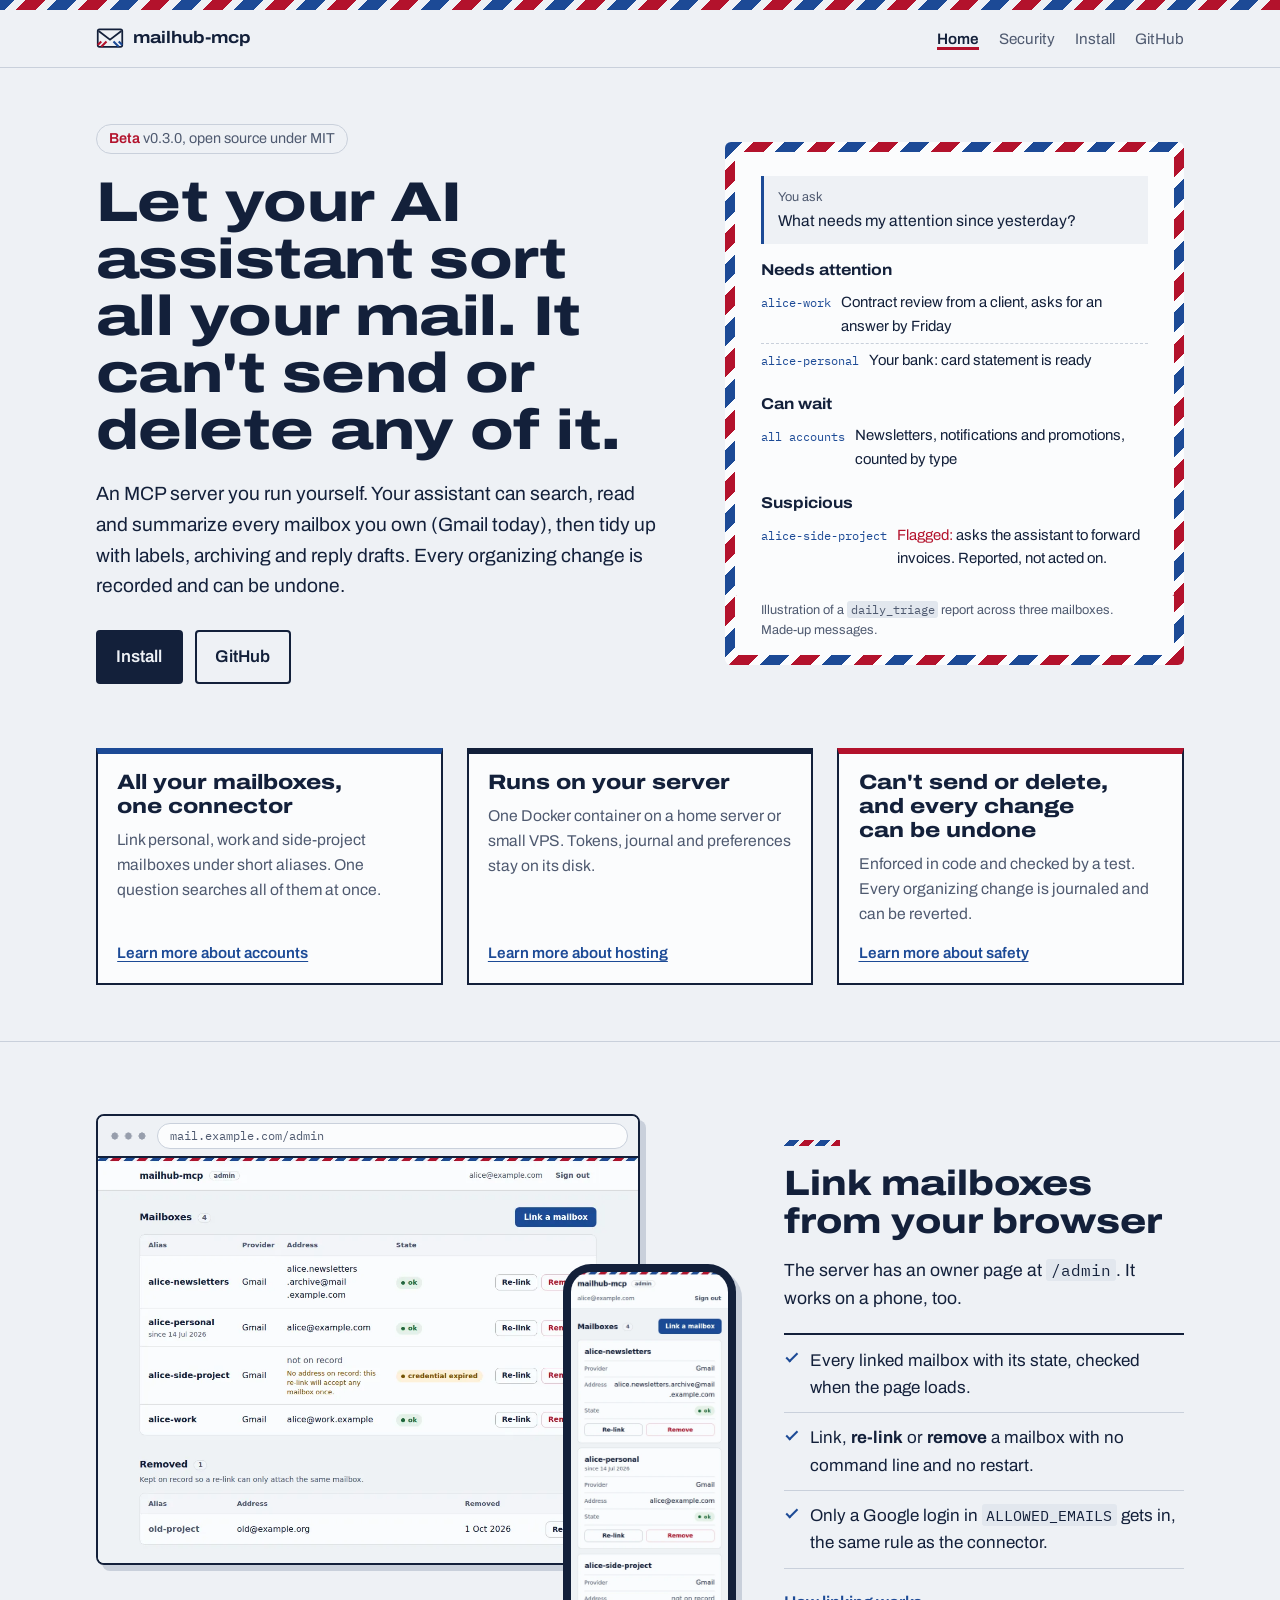
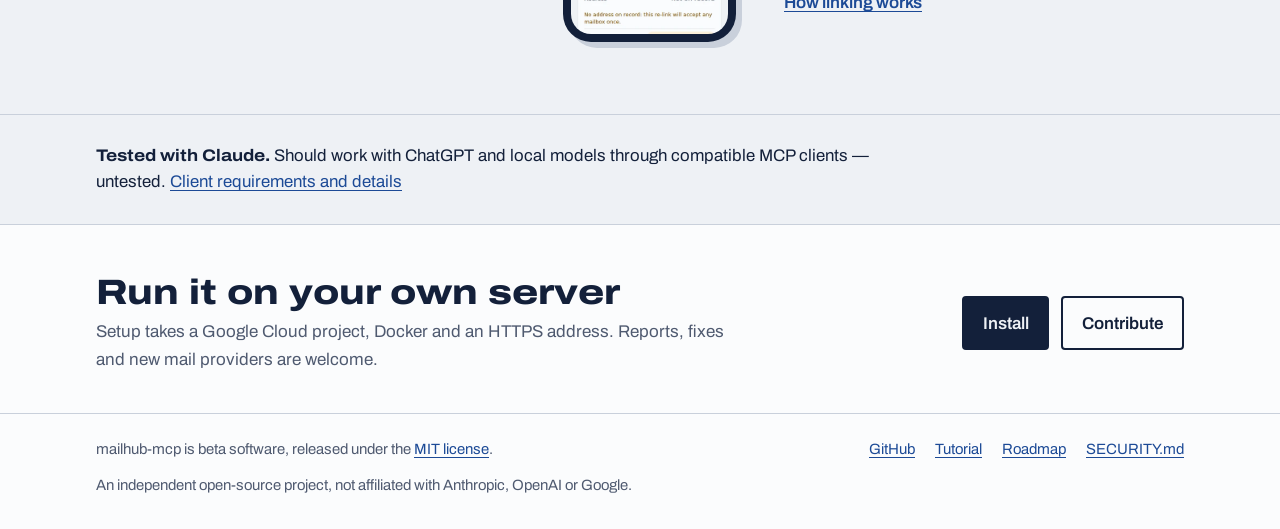
==== commit 222015d2: "Release 0.3.0 Co-Authored-By: Claude Opus 5.5 <noreply@anthropic.com>" ====
--- a/site/index.html
+++ b/site/index.html
@@ -56,7 +56,7 @@
   <div class="hero">
     <div class="wrap">
       <div>
-        <p class="status"><strong>Beta</strong> v0.2.0, open source under MIT</p>
+        <p class="status"><strong>Beta</strong> v0.3.0, open source under MIT</p>
         <h1>Let your AI assistant sort all your mail. It can't send or delete any of it.</h1>
         <p class="lede">An MCP server you run yourself. Your assistant can search, read and summarize every mailbox you own (Gmail today), then tidy up with labels, archiving and reply drafts. Every organizing change is recorded and can be undone.</p>
         <div class="actions">
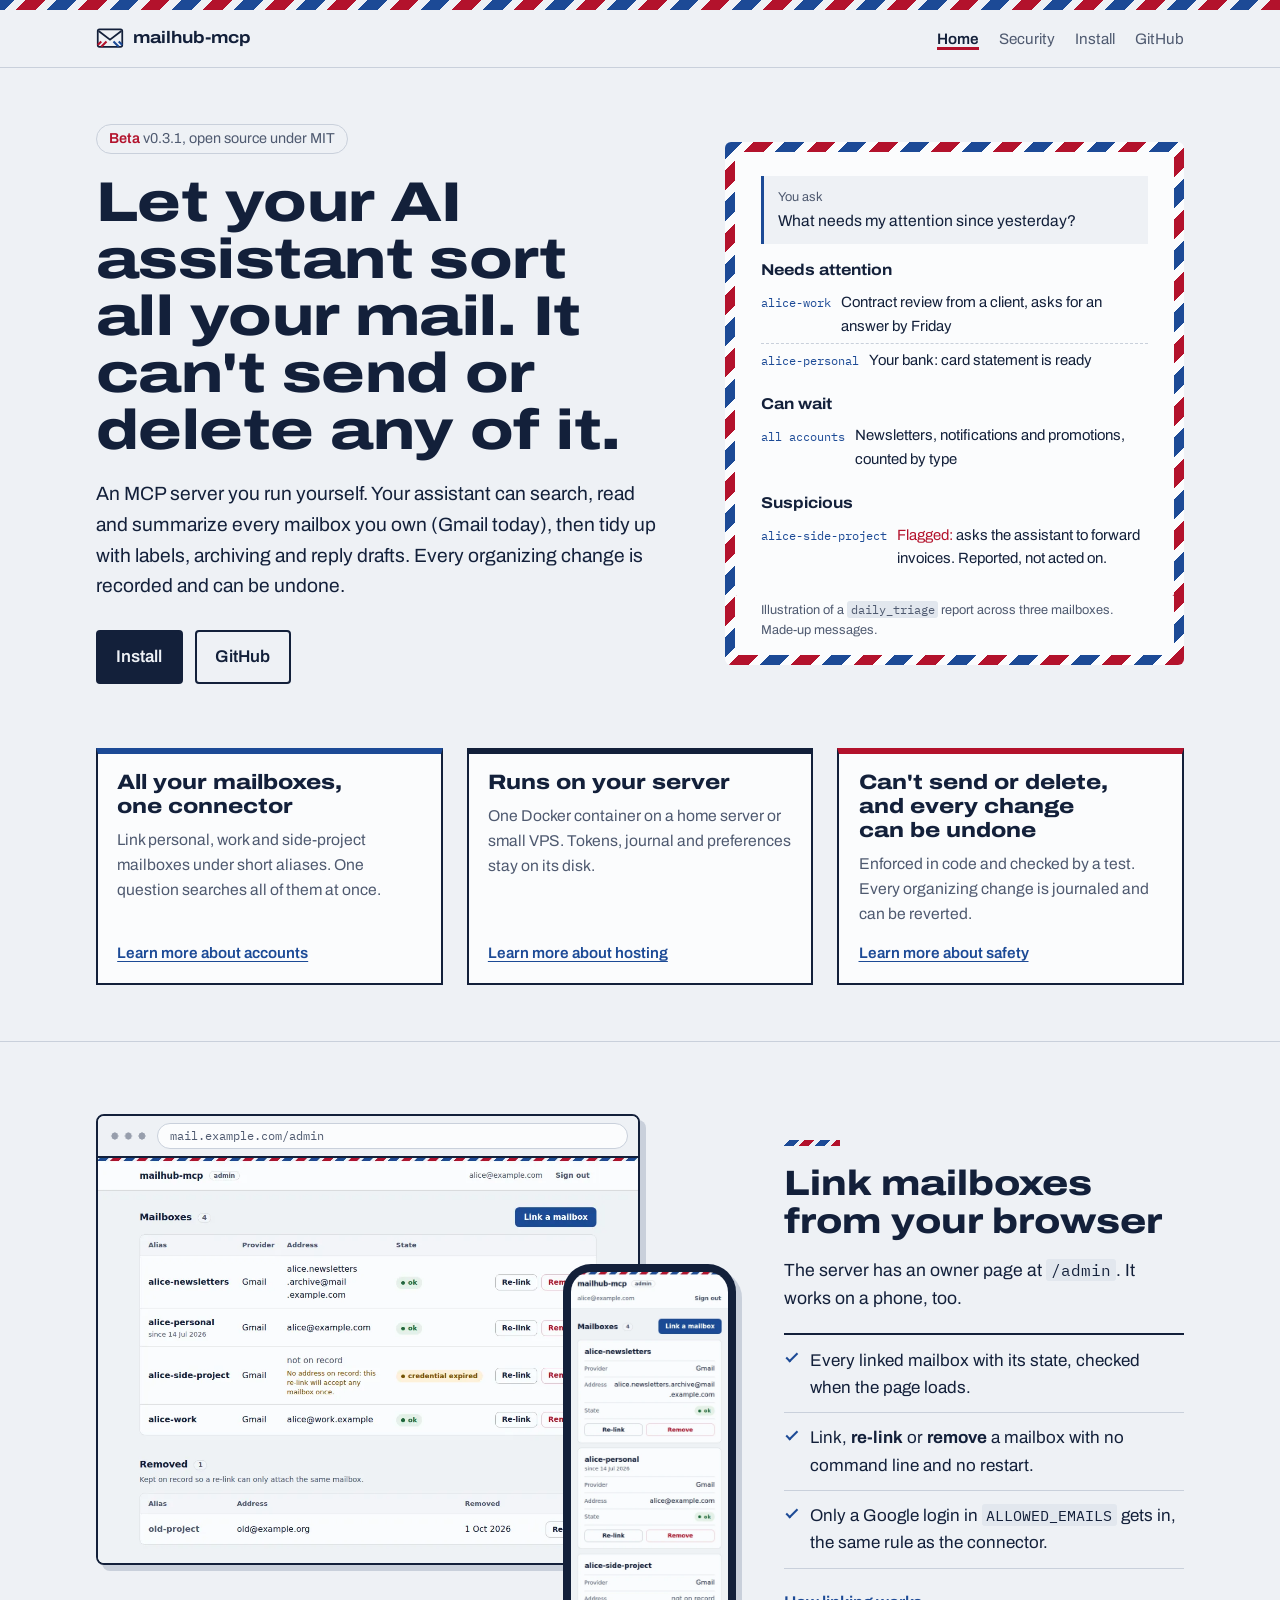
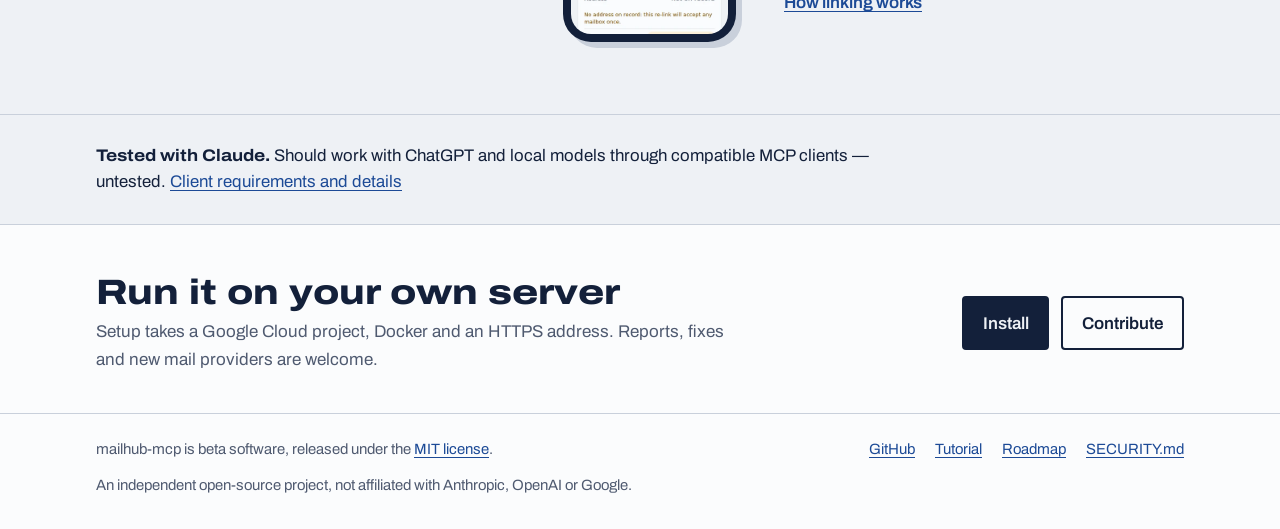
==== commit adc3ceed: "Release 0.3.1 Co-Authored-By: Claude Opus 5.5 <noreply@anthropic.com>" ====
--- a/site/index.html
+++ b/site/index.html
@@ -56,7 +56,7 @@
   <div class="hero">
     <div class="wrap">
       <div>
-        <p class="status"><strong>Beta</strong> v0.3.0, open source under MIT</p>
+        <p class="status"><strong>Beta</strong> v0.3.1, open source under MIT</p>
         <h1>Let your AI assistant sort all your mail. It can't send or delete any of it.</h1>
         <p class="lede">An MCP server you run yourself. Your assistant can search, read and summarize every mailbox you own (Gmail today), then tidy up with labels, archiving and reply drafts. Every organizing change is recorded and can be undone.</p>
         <div class="actions">
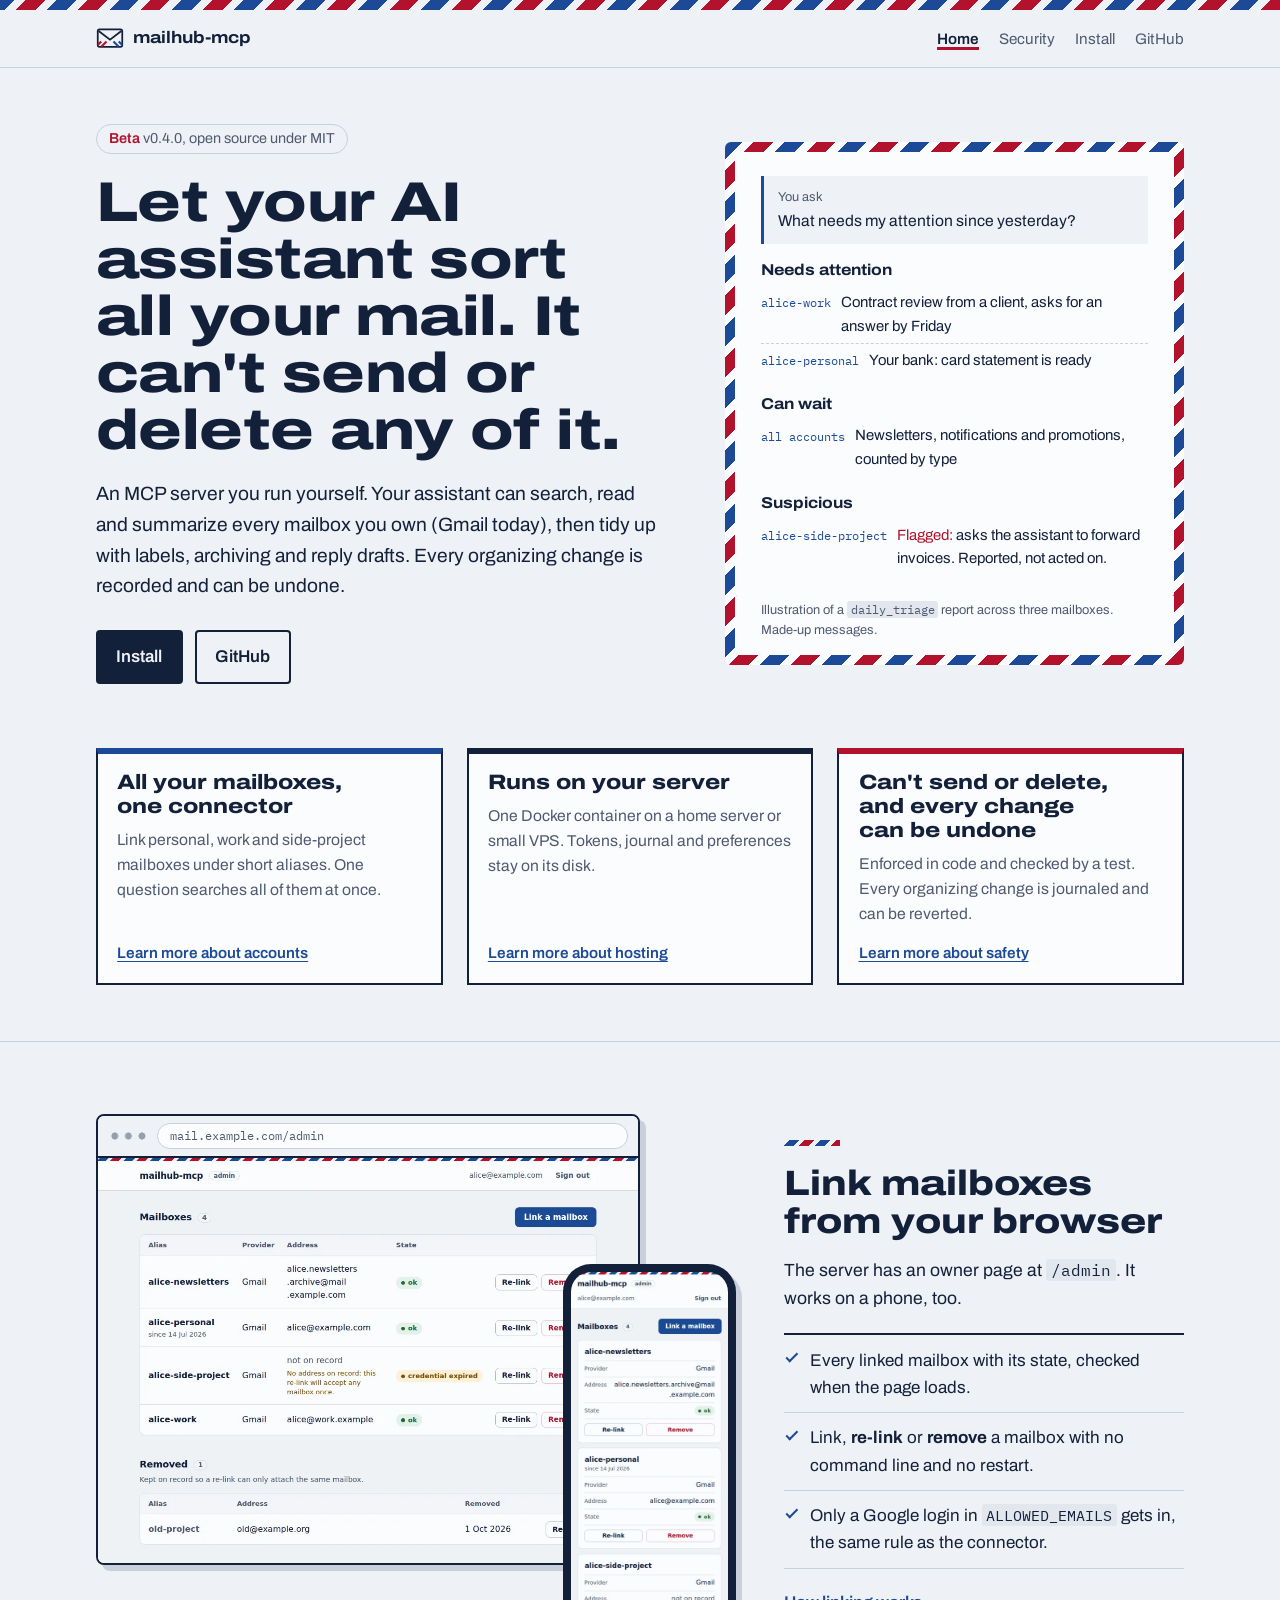
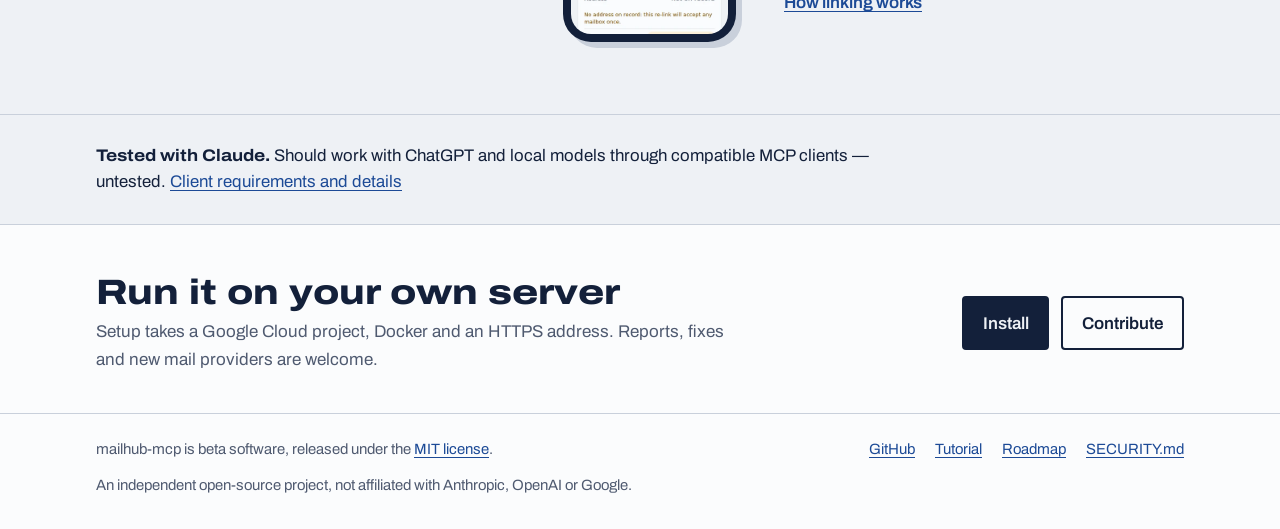
==== commit 0d431d35: "Release 0.4.0 Co-Authored-By: Claude Opus 5.5 <noreply@anthropic.com>" ====
--- a/site/index.html
+++ b/site/index.html
@@ -56,7 +56,7 @@
   <div class="hero">
     <div class="wrap">
       <div>
-        <p class="status"><strong>Beta</strong> v0.3.1, open source under MIT</p>
+        <p class="status"><strong>Beta</strong> v0.4.0, open source under MIT</p>
         <h1>Let your AI assistant sort all your mail. It can't send or delete any of it.</h1>
         <p class="lede">An MCP server you run yourself. Your assistant can search, read and summarize every mailbox you own (Gmail today), then tidy up with labels, archiving and reply drafts. Every organizing change is recorded and can be undone.</p>
         <div class="actions">
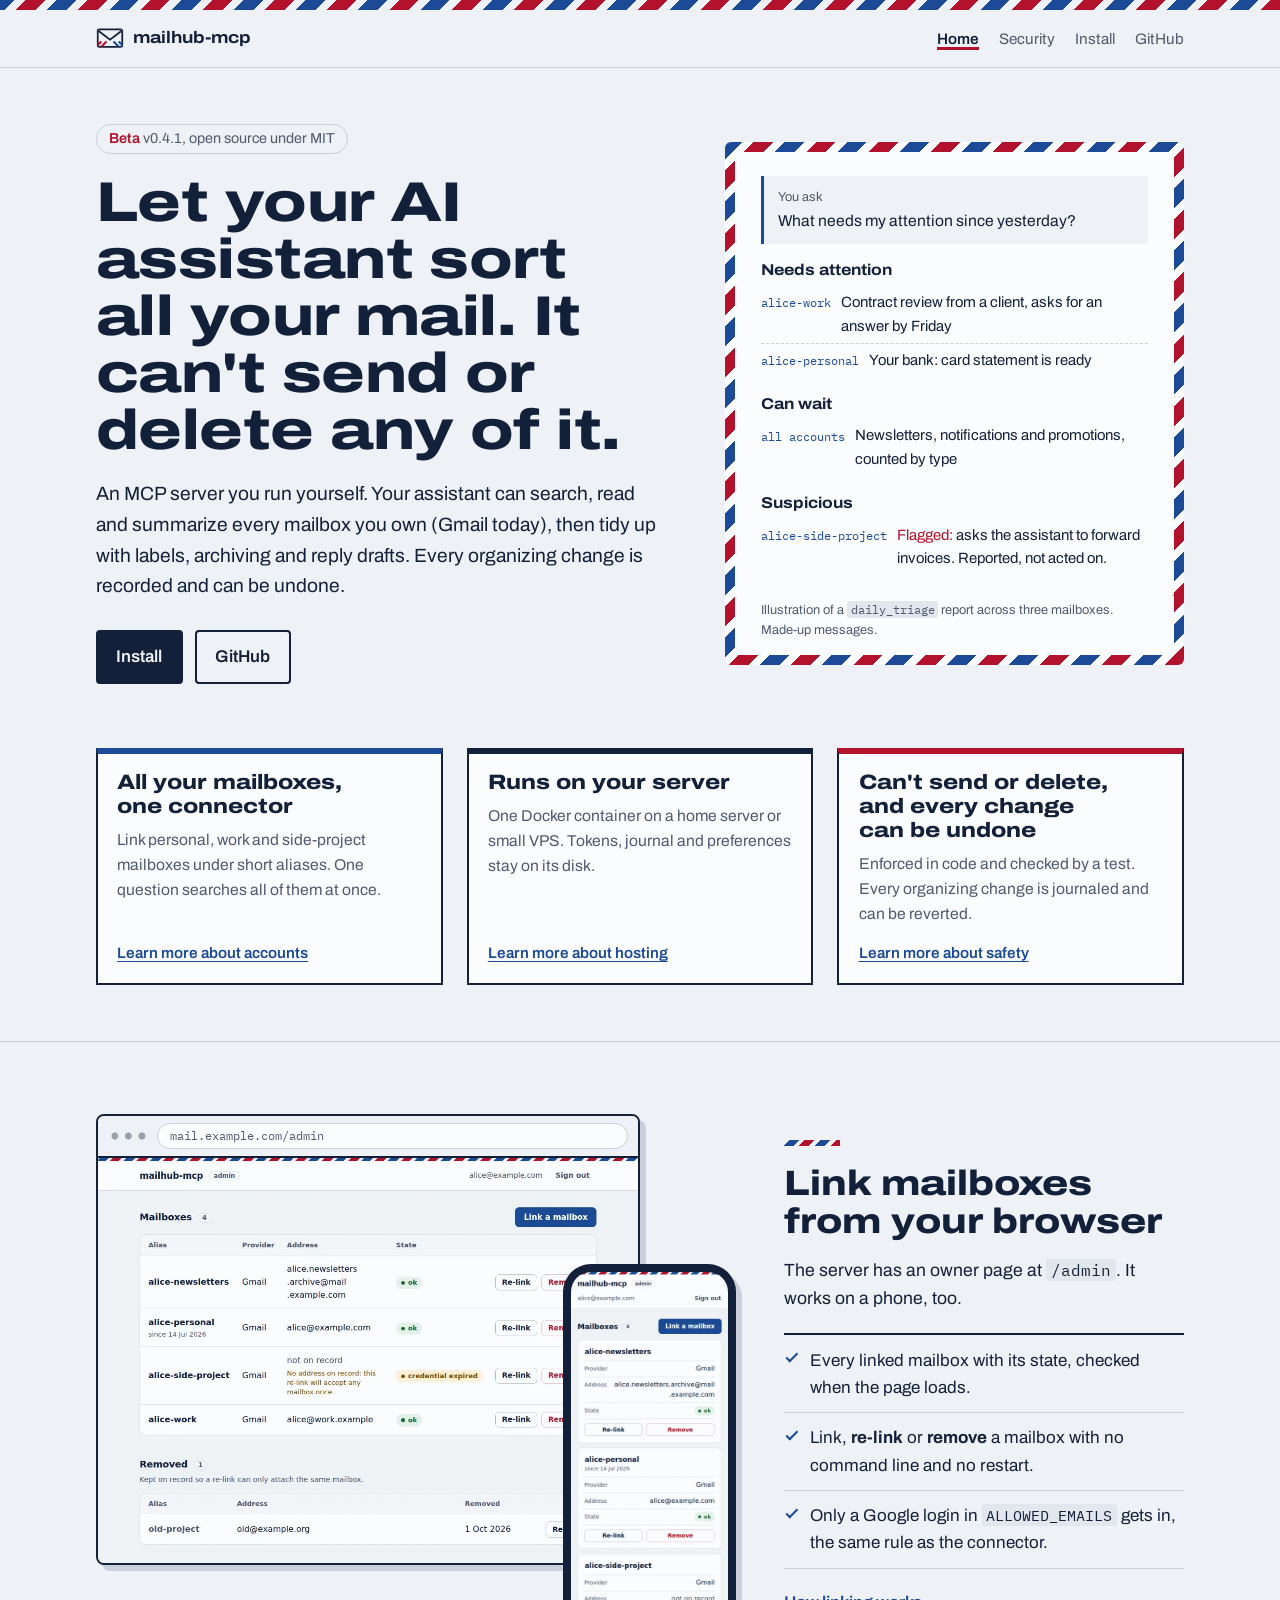
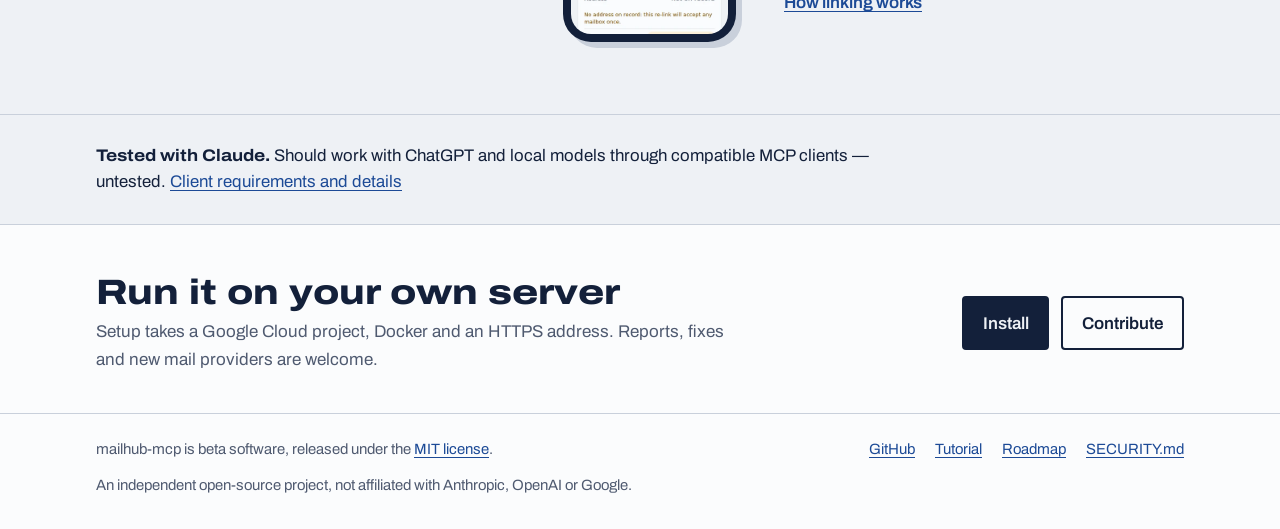
==== commit dc644931: "Release 0.4.1 Co-Authored-By: Claude Opus 5.5 <noreply@anthropic.com>" ====
--- a/site/index.html
+++ b/site/index.html
@@ -56,7 +56,7 @@
   <div class="hero">
     <div class="wrap">
       <div>
-        <p class="status"><strong>Beta</strong> v0.4.0, open source under MIT</p>
+        <p class="status"><strong>Beta</strong> v0.4.1, open source under MIT</p>
         <h1>Let your AI assistant sort all your mail. It can't send or delete any of it.</h1>
         <p class="lede">An MCP server you run yourself. Your assistant can search, read and summarize every mailbox you own (Gmail today), then tidy up with labels, archiving and reply drafts. Every organizing change is recorded and can be undone.</p>
         <div class="actions">
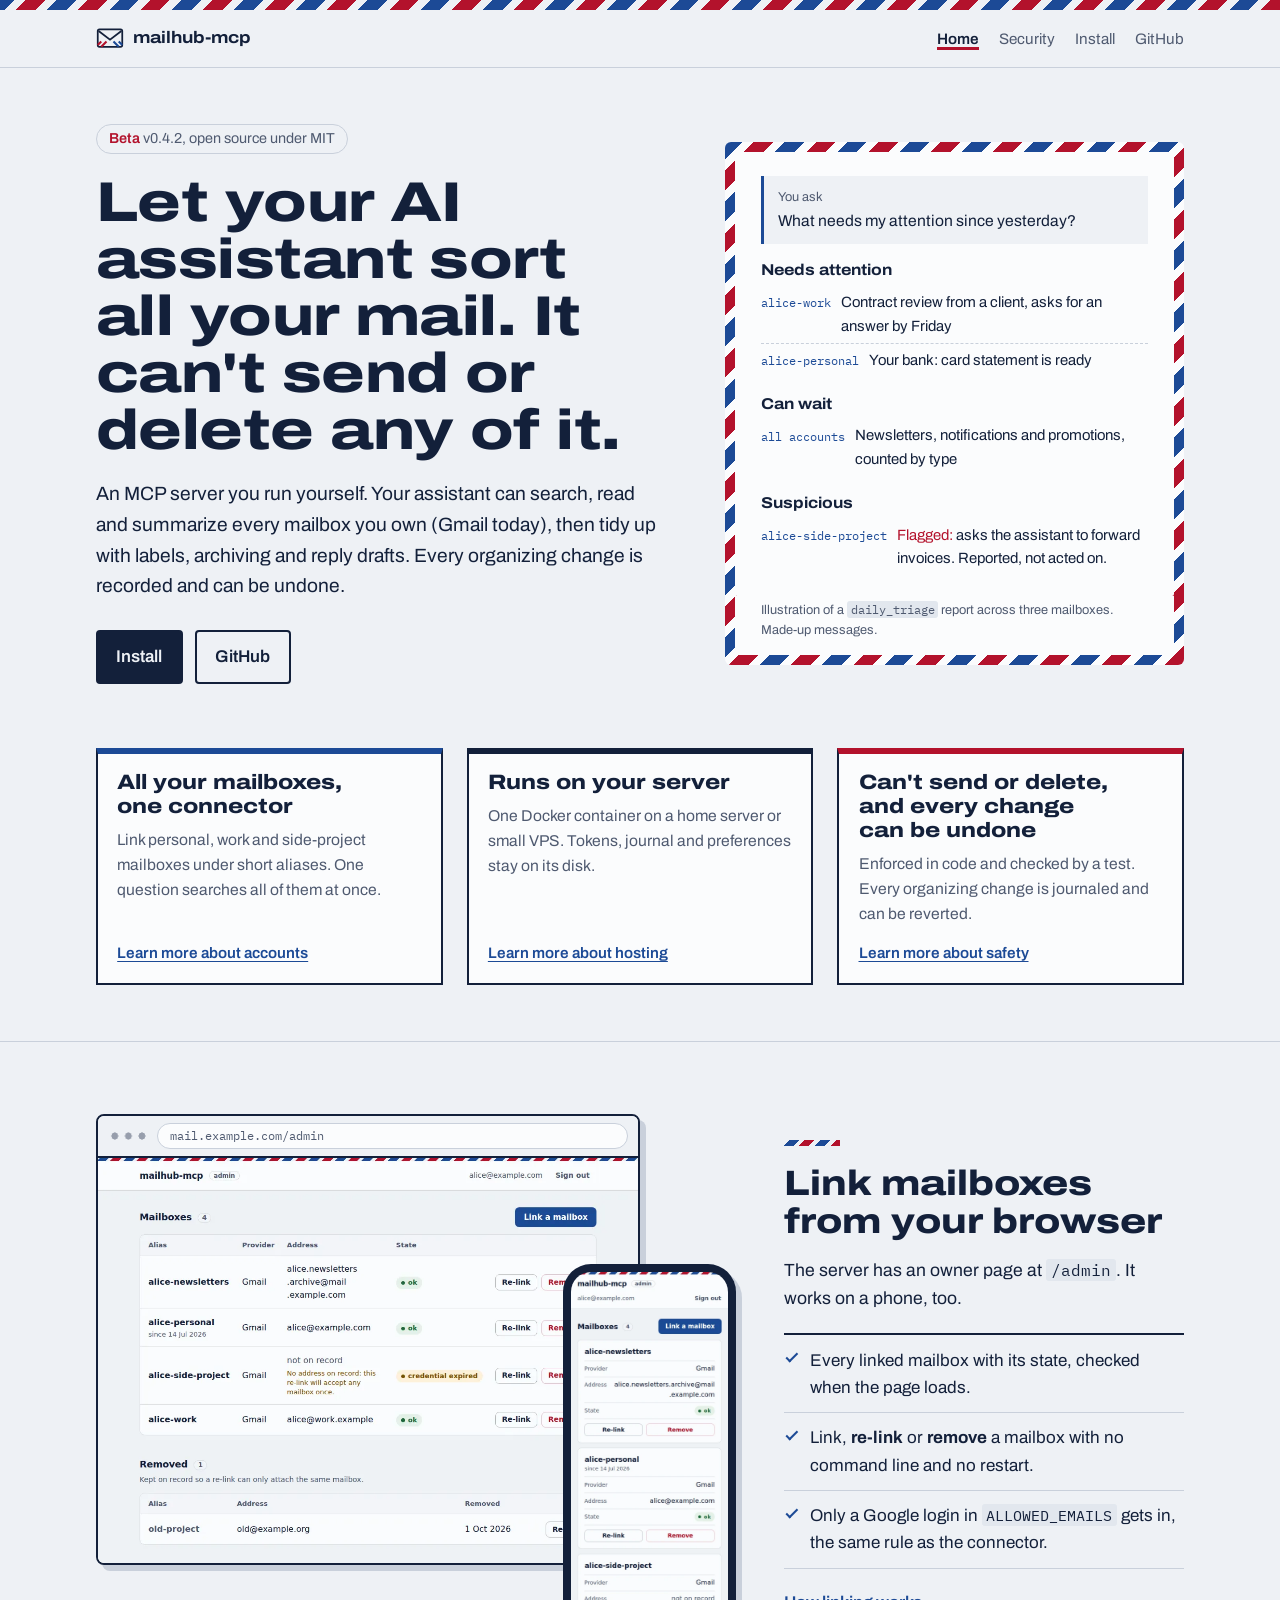
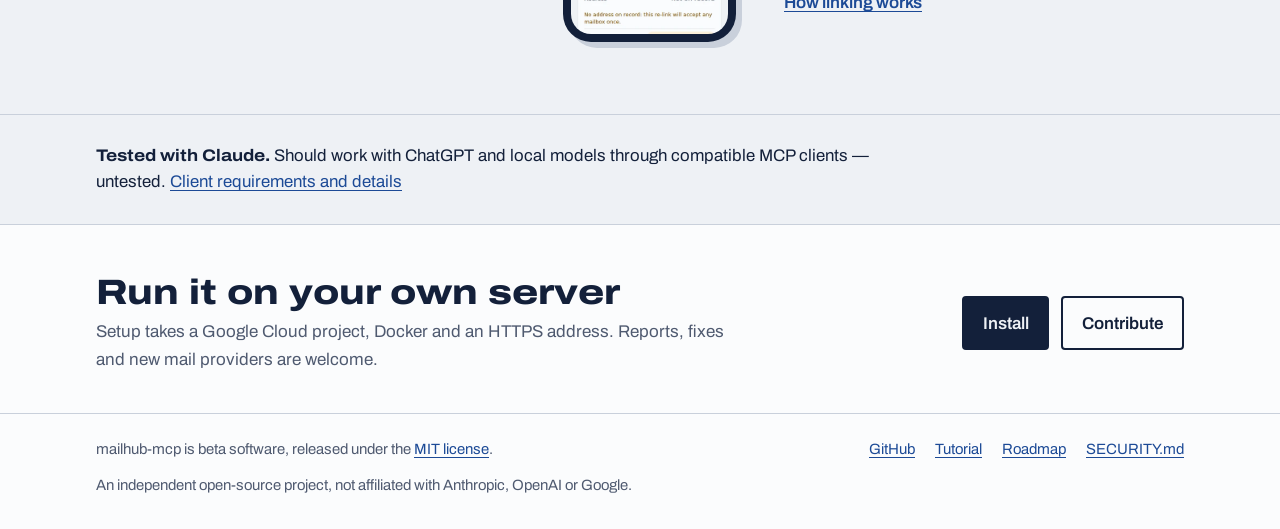
==== commit 2b1bf1fc: "Release 0.4.2 Co-Authored-By: Claude Opus 5.5 <noreply@anthropic.com>" ====
--- a/site/index.html
+++ b/site/index.html
@@ -56,7 +56,7 @@
   <div class="hero">
     <div class="wrap">
       <div>
-        <p class="status"><strong>Beta</strong> v0.4.1, open source under MIT</p>
+        <p class="status"><strong>Beta</strong> v0.4.2, open source under MIT</p>
         <h1>Let your AI assistant sort all your mail. It can't send or delete any of it.</h1>
         <p class="lede">An MCP server you run yourself. Your assistant can search, read and summarize every mailbox you own (Gmail today), then tidy up with labels, archiving and reply drafts. Every organizing change is recorded and can be undone.</p>
         <div class="actions">
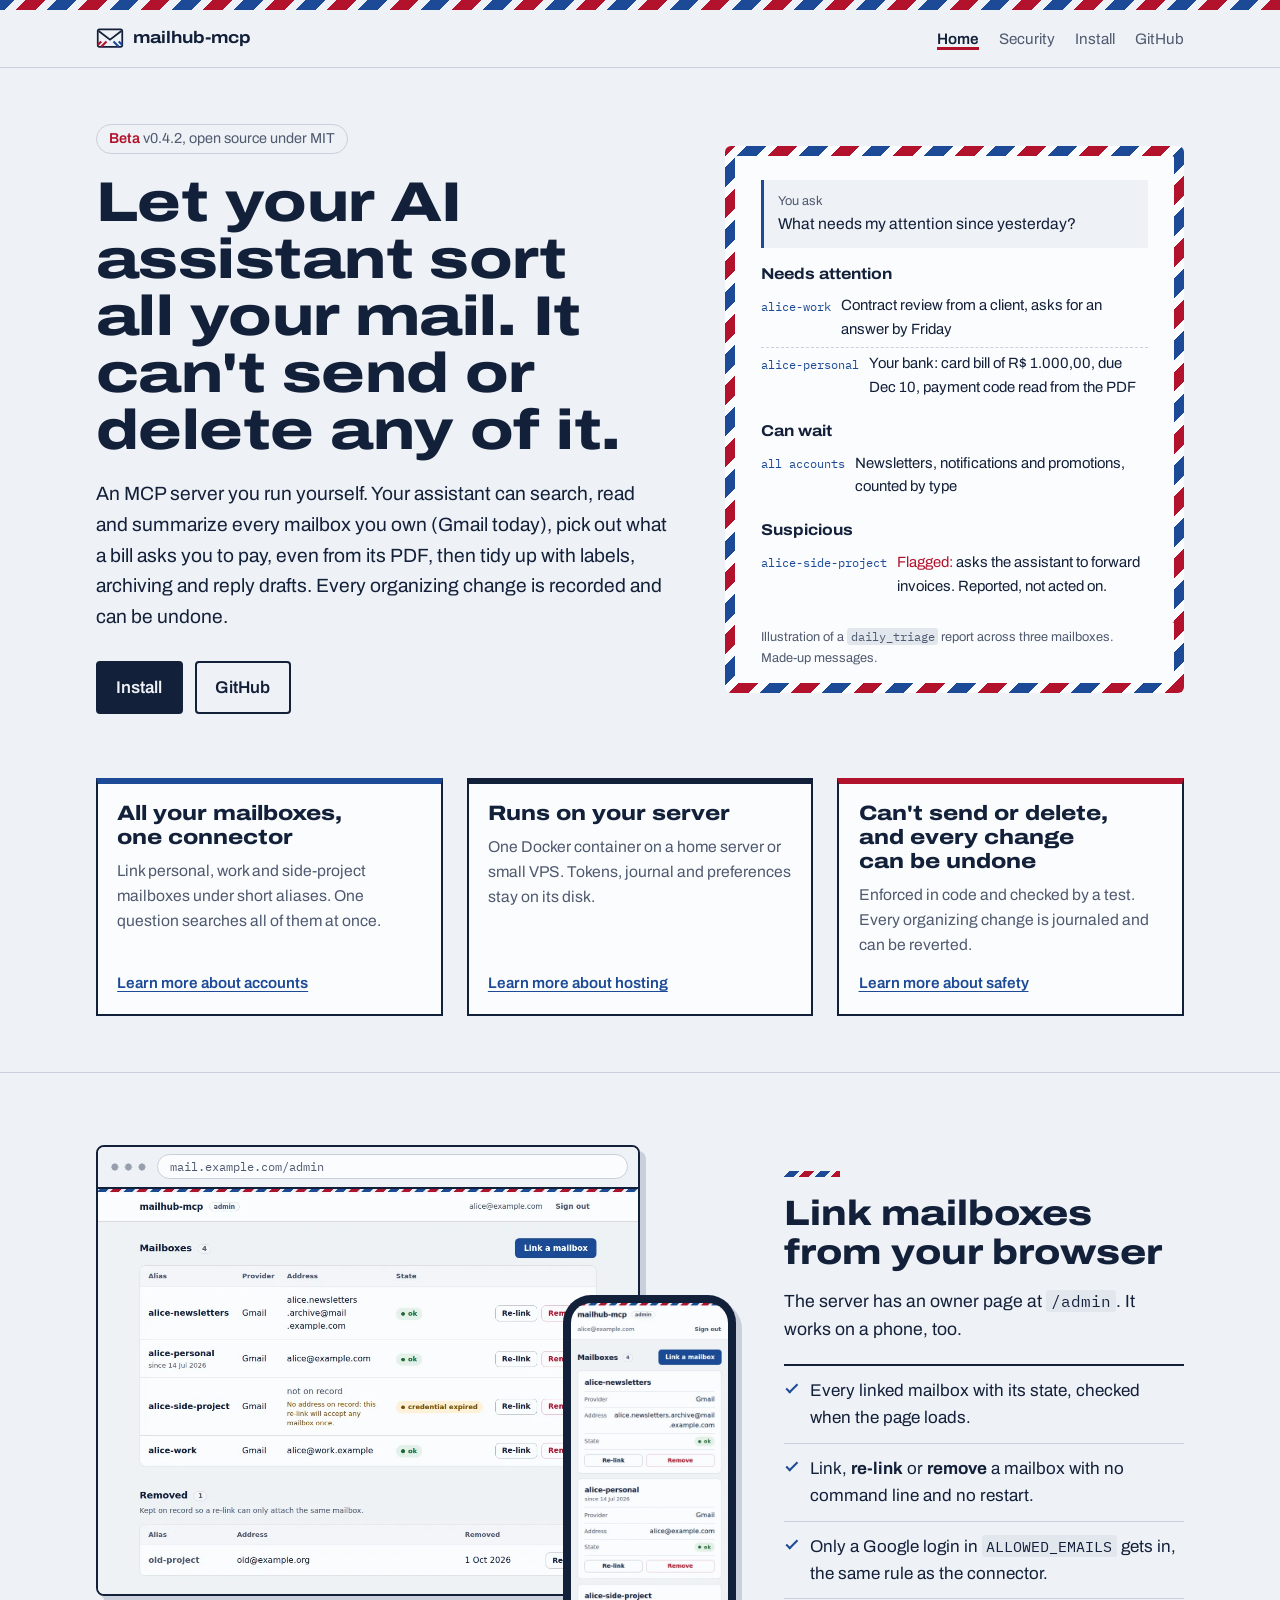
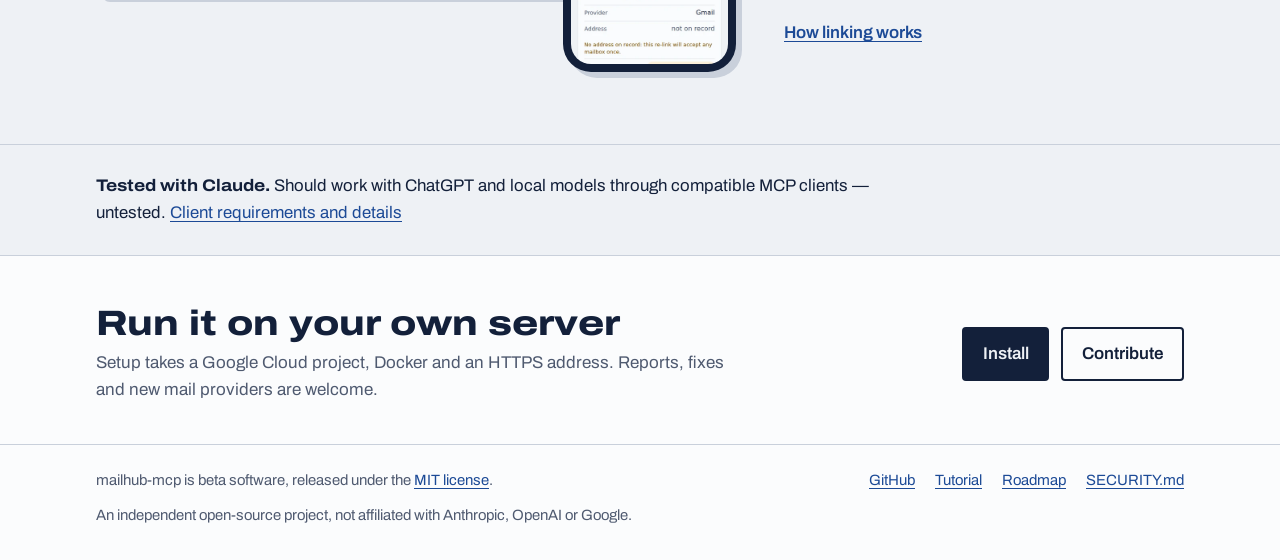
==== commit 87a0fe70: "Site: bills, attachment links and the sidecar example Co-Authored-By: Claude Opus 5.5 <noreply@anthr" ====
--- a/site/index.html
+++ b/site/index.html
@@ -58,7 +58,7 @@
       <div>
         <p class="status"><strong>Beta</strong> v0.4.2, open source under MIT</p>
         <h1>Let your AI assistant sort all your mail. It can't send or delete any of it.</h1>
-        <p class="lede">An MCP server you run yourself. Your assistant can search, read and summarize every mailbox you own (Gmail today), then tidy up with labels, archiving and reply drafts. Every organizing change is recorded and can be undone.</p>
+        <p class="lede">An MCP server you run yourself. Your assistant can search, read and summarize every mailbox you own (Gmail today), pick out what a bill asks you to pay, even from its PDF, then tidy up with labels, archiving and reply drafts. Every organizing change is recorded and can be undone.</p>
         <div class="actions">
           <a class="btn btn-primary" id="install" href="install.html">Install</a>
           <a class="btn btn-ghost" href="https://github.com/TrainedLoop/mailhub-mcp">GitHub</a>
@@ -72,7 +72,7 @@
             <p class="rh">Needs attention</p>
             <ul>
               <li><span class="alias">alice-work</span><p>Contract review from a client, asks for an answer by Friday</p></li>
-              <li><span class="alias">alice-personal</span><p>Your bank: card statement is ready</p></li>
+              <li><span class="alias">alice-personal</span><p>Your bank: card bill of R$ 1.000,00, due Dec 10, payment code read from the PDF</p></li>
             </ul>
             <p class="rh">Can wait</p>
             <ul>
